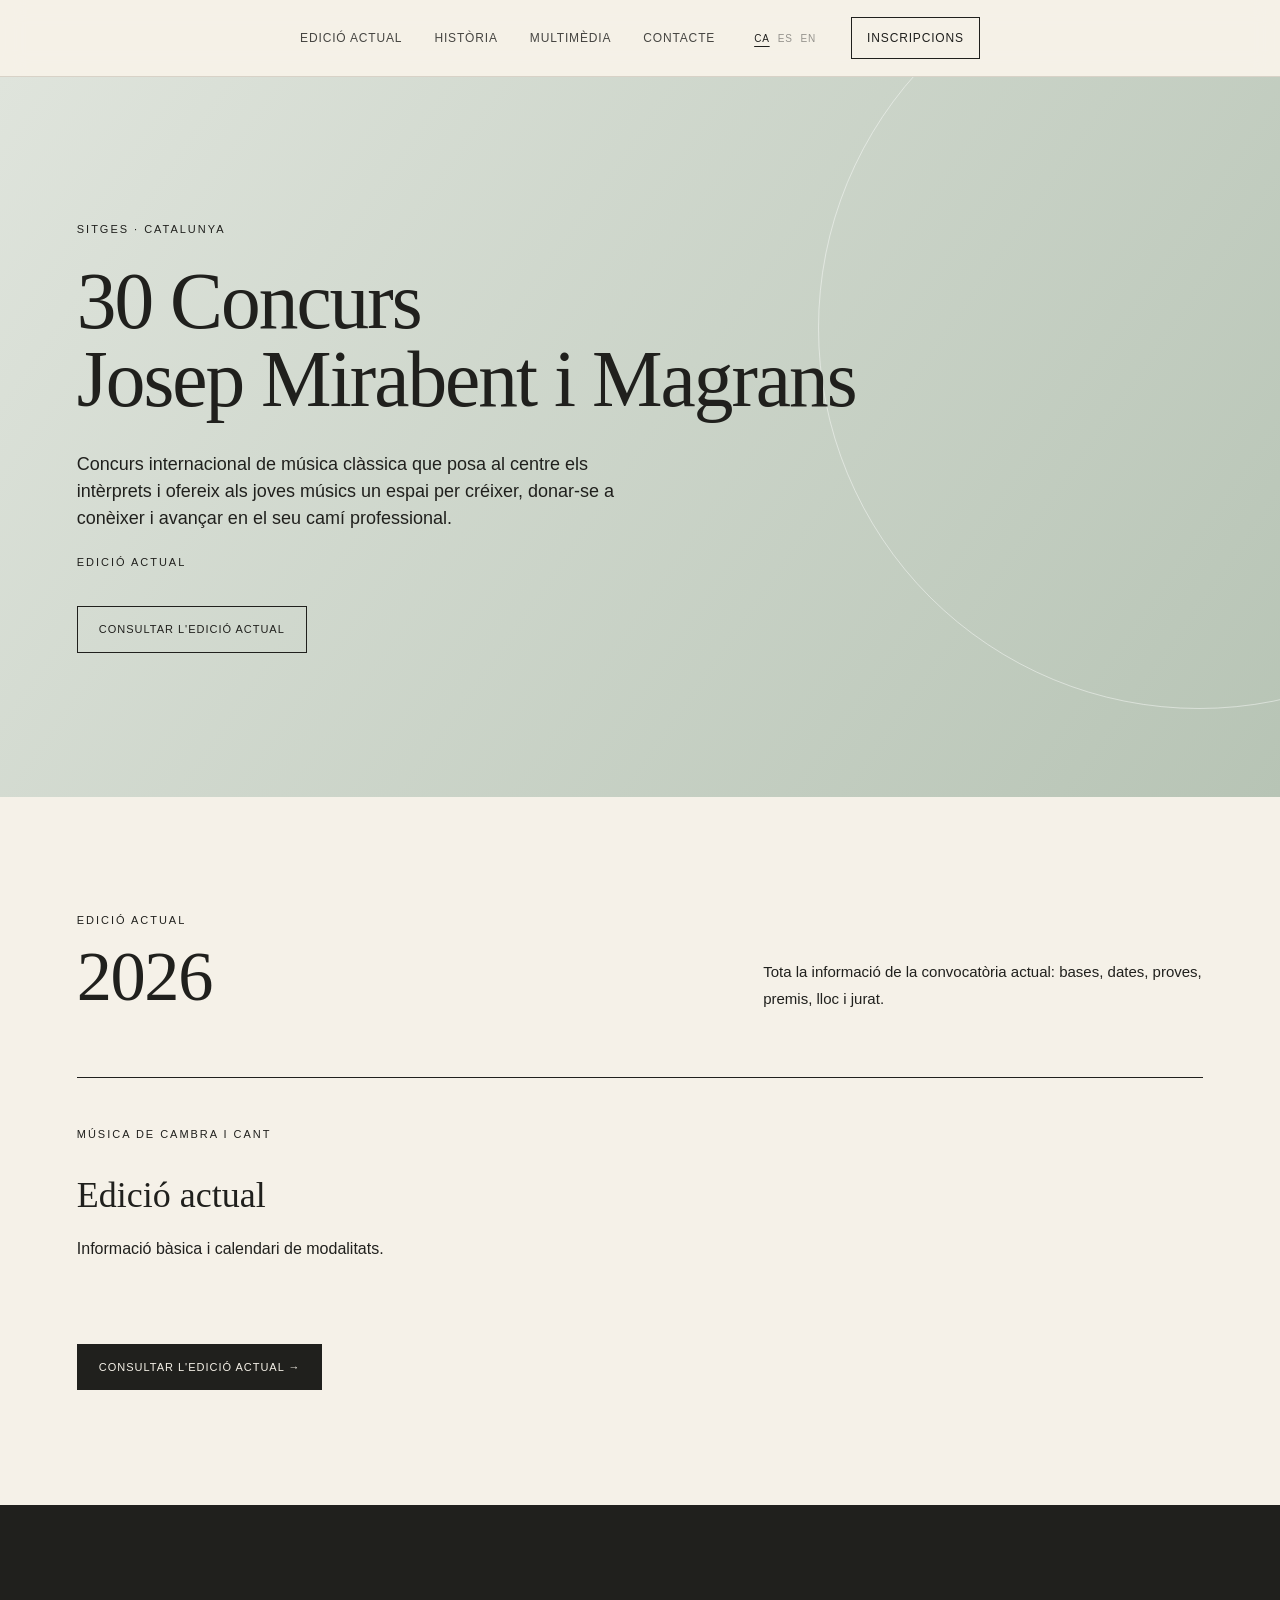
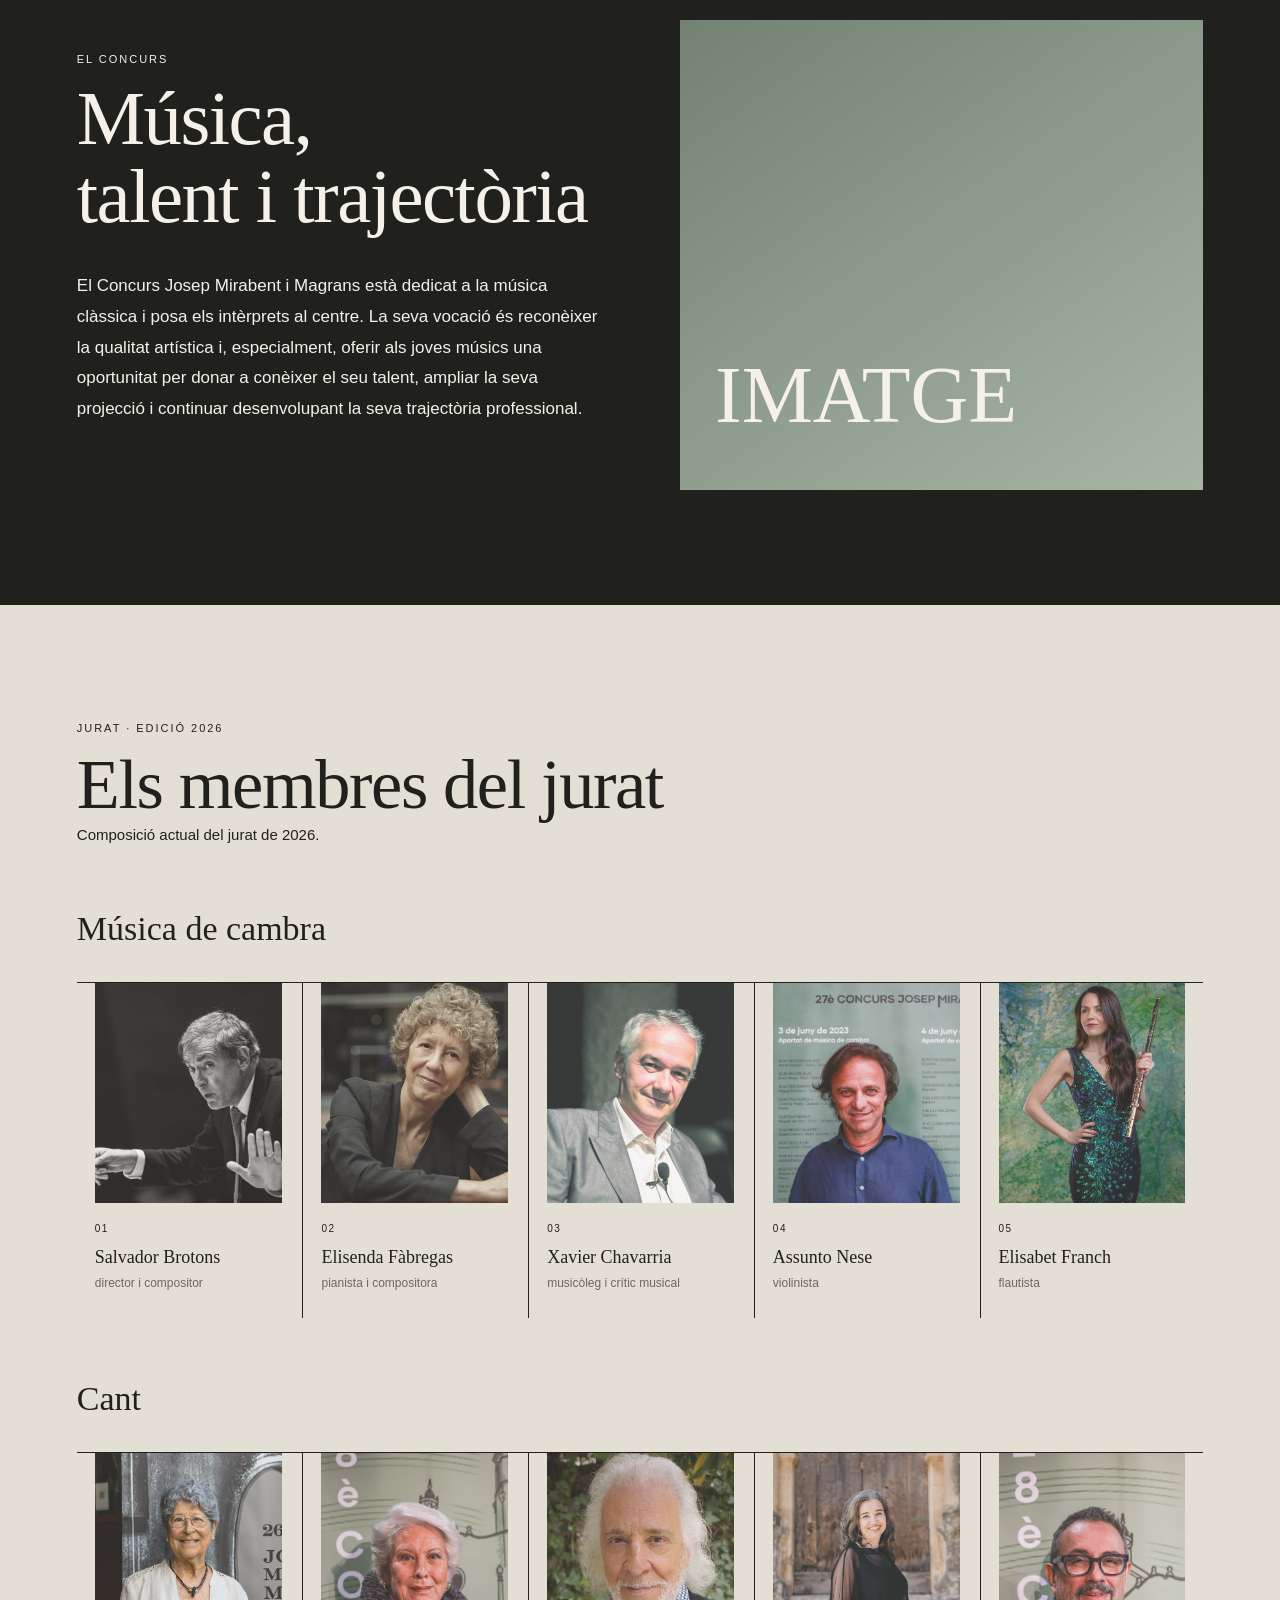
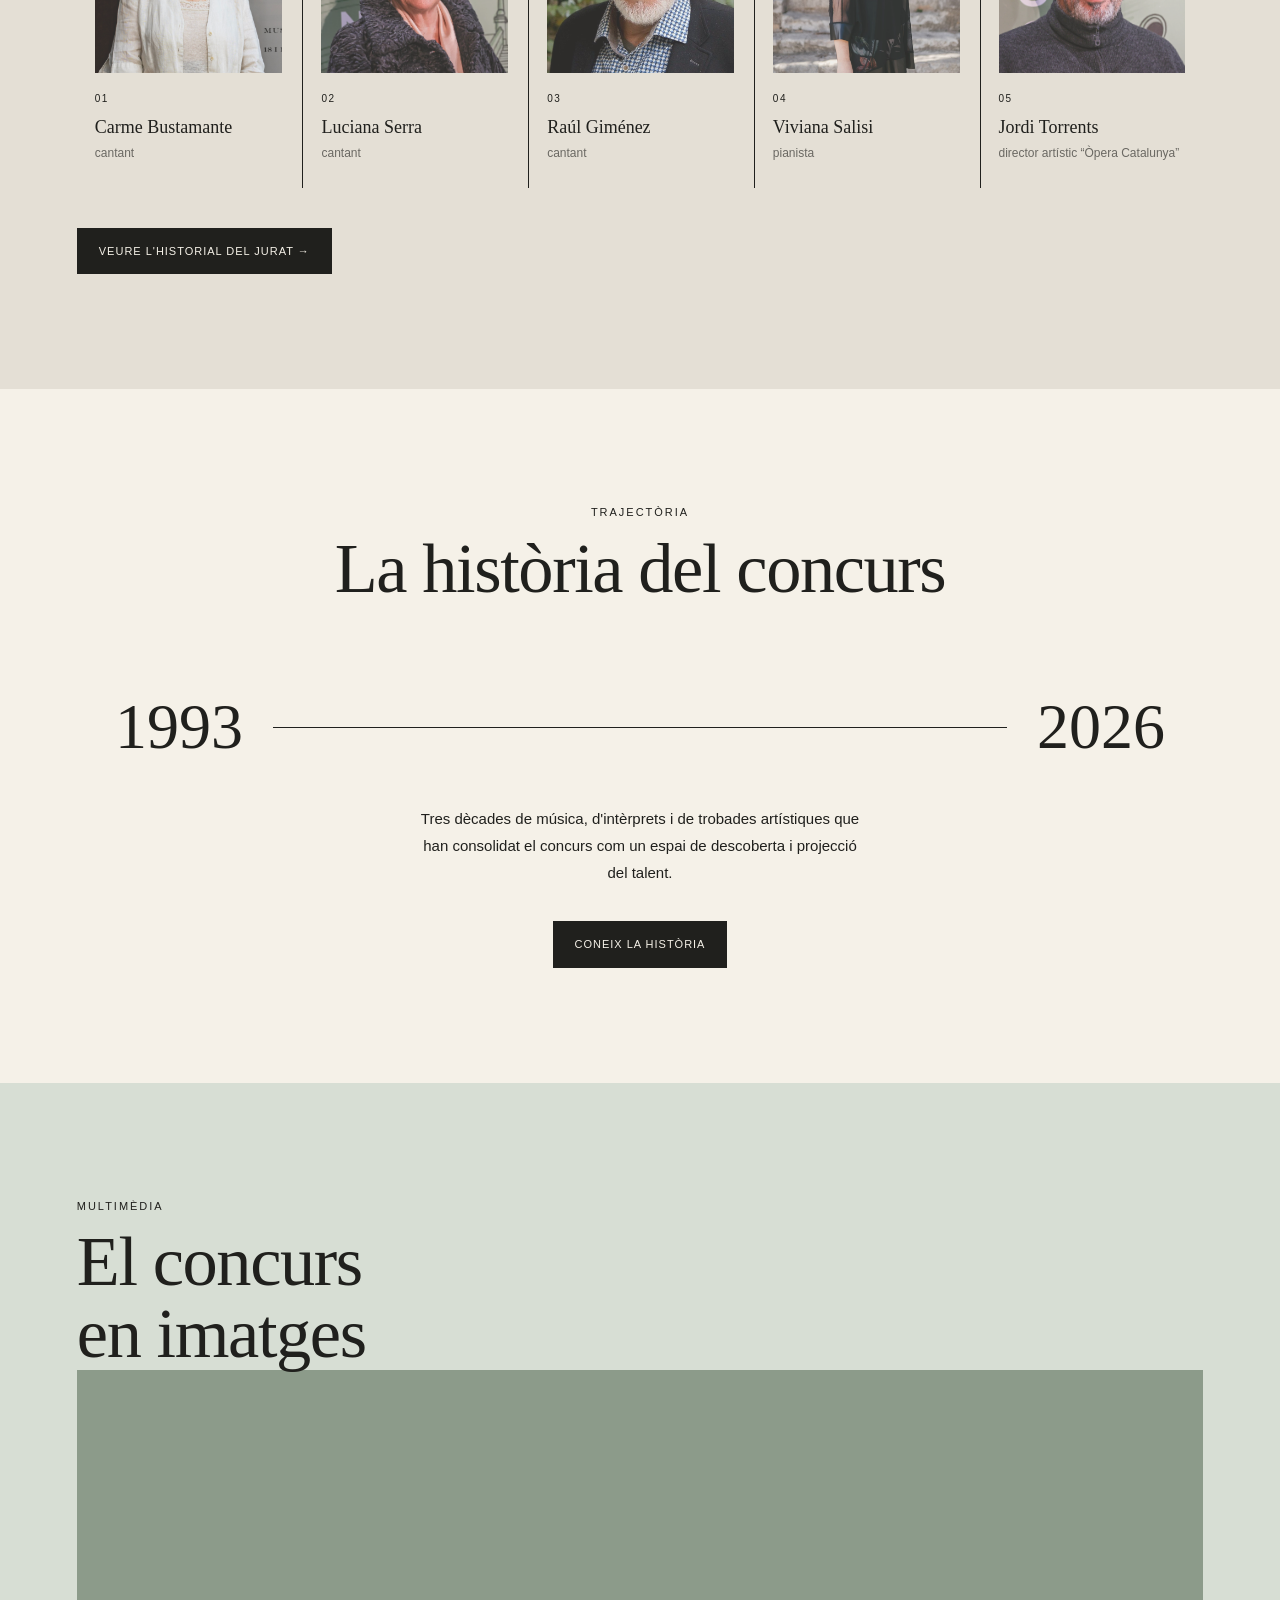
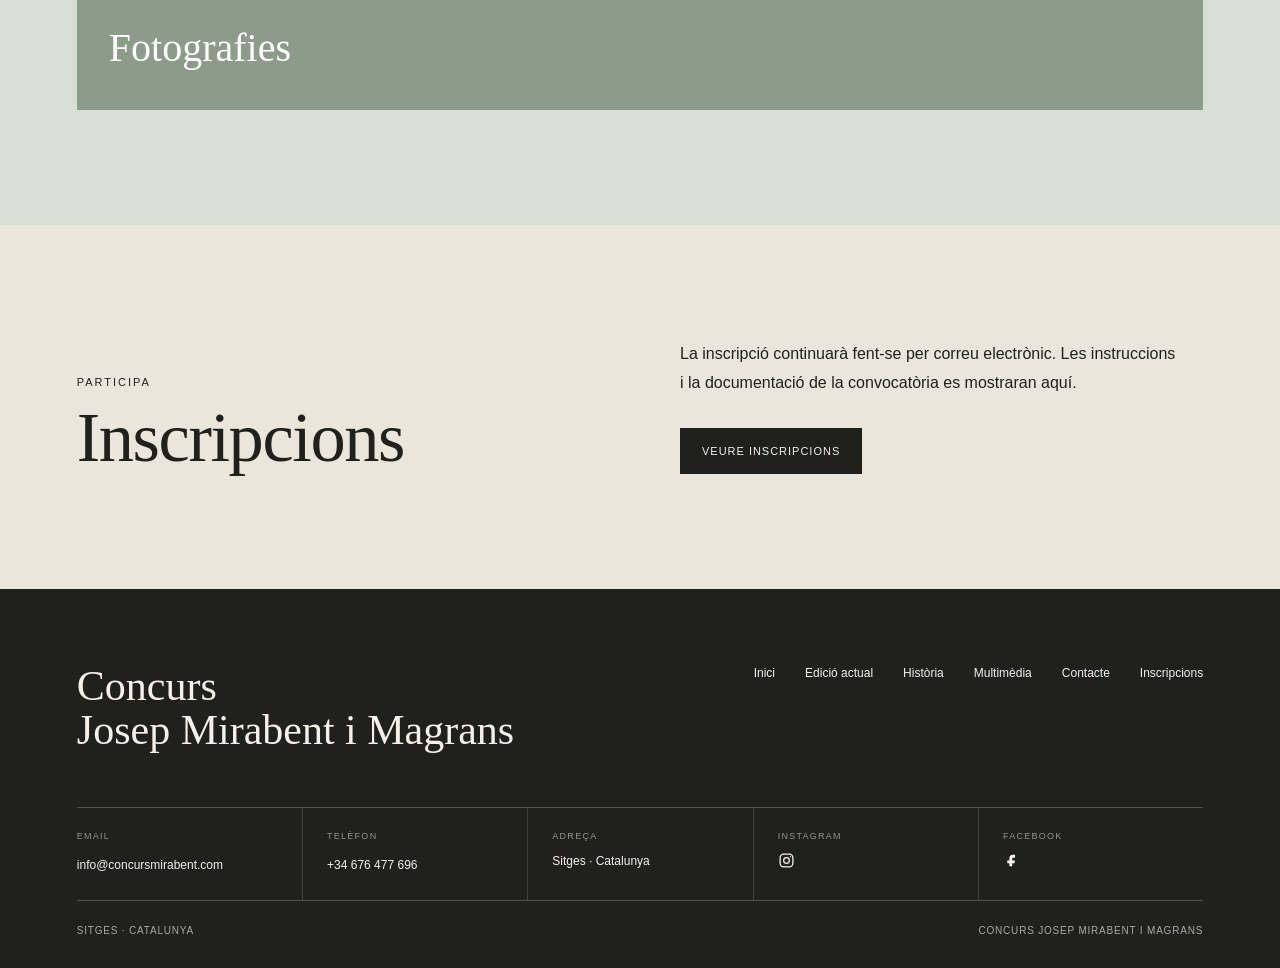
==== index.html @ 11d0de38 "Afegeix les fotos de Luciana Serra i Viviana Salisi als placeholders del jurat" ====
<!doctype html><html lang="ca"><head><meta charset="UTF-8"><meta name="viewport" content="width=device-width, initial-scale=1.0"><meta name="description" content="Concurs Josep Mirabent i Magrans — música de cambra i cant a Sitges."><title>Concurs Josep Mirabent i Magrans</title><link rel="preconnect" href="https://fonts.googleapis.com"><link rel="stylesheet" href="css/style.css"><style>.jury-home-note{max-width:560px;margin:0 0 55px;line-height:1.8;font-size:15px}.jury-home-group{margin-top:55px}.jury-home-group h3{font-family:'Playfair Display',Georgia,serif;font-size:34px;font-weight:400;margin-bottom:28px}.jury-home-grid{display:grid;grid-template-columns:repeat(5,1fr);gap:2px;border-top:1px solid #20201d}.jury-home-card{padding:0 18px 25px 0}.jury-home-card+.jury-home-card{border-left:1px solid #20201d;padding-left:18px}.jury-home-photo{width:100%;aspect-ratio:1/1;min-height:0;box-sizing:border-box;background:#d0d4cc;display:flex;align-items:center;justify-content:center;margin-bottom:18px;font-size:9px;letter-spacing:.14em;text-transform:uppercase;opacity:.8;overflow:hidden}.jury-home-photo img{width:100%;height:100%;object-fit:cover;display:block}.jury-home-photo img.carme-bustamante{object-position:5% center}.jury-home-photo img.assunto-nese{object-position:10% center}.jury-home-number{font-size:10px;letter-spacing:.15em;display:block;margin-bottom:8px}.jury-home-card strong{font-family:'Playfair Display',Georgia,serif;font-size:20px;font-weight:400}.jury-home-role{display:block;min-height:18px;margin-top:4px;font-size:12px;line-height:1.4;opacity:.62}.jury-home-link{margin-top:40px}@media(max-width:850px){.jury-home-grid{grid-template-columns:repeat(2,1fr)}.jury-home-card:nth-child(3){border-left:0;padding-left:0}.jury-home-card:nth-child(n+3){border-top:1px solid #20201d;padding-top:20px}}@media(max-width:480px){.jury-home-grid{grid-template-columns:1fr}.jury-home-card+.jury-home-card{border-left:0;padding-left:0;border-top:1px solid #20201d;padding-top:20px}}</style></head><body><header class="site-header" id="site-header"><nav class="nav container" aria-label="Navegació principal"><button class="menu-toggle" aria-label="Obrir menú" aria-expanded="false">☰</button><div class="nav-links"><a href="edicio.html">Edició actual</a><a href="historia.html">Història</a><a href="multimedia.html">Multimèdia</a><a href="contacte.html">Contacte</a><div class="language-switcher" aria-label="Idioma"><button type="button" data-lang="ca" class="active">CA</button><button type="button" data-lang="es">ES</button><button type="button" data-lang="en">EN</button></div><a class="nav-cta" href="inscripcions.html">Inscripcions</a></div></nav></header><main><section class="hero" id="concurs"><div class="container hero-inner"><p class="eyebrow">Sitges · Catalunya</p><h1>30 Concurs <br>Josep Mirabent i Magrans</h1><p class="hero-subtitle">Concurs internacional de música clàssica que posa al centre els intèrprets i ofereix als joves músics un espai per créixer, donar-se a conèixer i avançar en el seu camí professional.</p><p class="hero-edition">Edició actual</p><div class="hero-actions"><a class="button" href="edicio.html">Consultar l'edició actual</a></div></div></section><section class="section edition" id="edicio"><div class="container"><div class="section-heading"><div><p class="section-label">Edició actual</p><h2>2026</h2></div><p class="section-intro">Tota la informació de la convocatòria actual: bases, dates, proves, premis, lloc i jurat.</p></div><div class="edition-grid"><article class="edition-card"><p class="card-label">Música de cambra i Cant</p><h3>Edició actual</h3><p>Informació bàsica i calendari de modalitats.</p></article></div><a class="button button-dark section-button" href="edicio.html">Consultar l'edició actual →</a></div></section><section class="section about" id="concurs-info"><div class="container about-grid"><div><p class="section-label">El concurs</p><h2>Música,<br>talent i trajectòria</h2><p class="large-text">El Concurs Josep Mirabent i Magrans està dedicat a la música clàssica i posa els intèrprets al centre. La seva vocació és reconèixer la qualitat artística i, especialment, oferir als joves músics una oportunitat per donar a conèixer el seu talent, ampliar la seva projecció i continuar desenvolupant la seva trajectòria professional.</p></div><div class="about-mark image-slot" aria-label="Espai reservat per a una imatge del concurs"><span>IMATGE</span></div></div></section><section class="section jury" id="jurat"><div class="container"><p class="section-label">Jurat · Edició 2026</p><h2>Els membres del jurat</h2><p class="jury-home-note">Composició actual del jurat de 2026.</p><div class="jury-home-group"><h3>Música de cambra</h3><div class="jury-home-grid"><article class="jury-home-card"><div class="jury-home-photo"><img src="images/jurat/actual/cambra/Captura%20de%20pantalla%202026-09-12%20a%20les%2022.30.31.png" alt="Salvador Brotons"></div><span class="jury-home-number">01</span><strong>Salvador Brotons</strong><span class="jury-home-role">director i compositor</span></article><article class="jury-home-card"><div class="jury-home-photo"><img src="images/jurat/actual/cambra/elisenda_fabregas_4.jpeg" alt="Elisenda Fàbregas"></div><span class="jury-home-number">02</span><strong>Elisenda Fàbregas</strong><span class="jury-home-role">pianista i compositora</span></article><article class="jury-home-card"><div class="jury-home-photo"><img src="images/jurat/actual/cambra/xavier-chavarria_1%20(1)-min.jpeg" alt="Xavier Chavarria"></div><span class="jury-home-number">03</span><strong>Xavier Chavarria</strong><span class="jury-home-role">musicòleg i crític musical</span></article><article class="jury-home-card"><div class="jury-home-photo"><img class="assunto-nese" src="images/jurat/actual/cambra/assunto_nese_2-min.jpeg" alt="Assunto Nese"></div><span class="jury-home-number">04</span><strong>Assunto Nese</strong><span class="jury-home-role">violinista</span></article><article class="jury-home-card"><div class="jury-home-photo"><img src="images/jurat/actual/cambra/elisabet_franch2.jpg" alt="Elisabet Franch"></div><span class="jury-home-number">05</span><strong>Elisabet Franch</strong><span class="jury-home-role">flautista</span></article></div></div><div class="jury-home-group"><h3>Cant</h3><div class="jury-home-grid"><article class="jury-home-card"><div class="jury-home-photo"><img class="carme-bustamante" src="images/jurat/actual/cant/carme%20bustamante_1%20(1)-min.jpeg" alt="Carme Bustamante"></div><span class="jury-home-number">01</span><strong>Carme Bustamante</strong><span class="jury-home-role">cantant</span></article><article class="jury-home-card"><div class="jury-home-photo"><img src="images/jurat/actual/cant/Captura%20de%20pantalla%202026-09-12%20a%20les%2022.38.30.png" alt="Luciana Serra"></div><span class="jury-home-number">02</span><strong>Luciana Serra</strong><span class="jury-home-role">cantant</span></article><article class="jury-home-card"><div class="jury-home-photo"><img src="images/jurat/actual/cant/raul%20gimenez_1.jpg" alt="Raúl Giménez"></div><span class="jury-home-number">03</span><strong>Raúl Giménez</strong><span class="jury-home-role">cantant</span></article><article class="jury-home-card"><div class="jury-home-photo"><img src="images/jurat/actual/cant/foto_viviana.jpg" alt="Viviana Salisi"></div><span class="jury-home-number">04</span><strong>Viviana Salisi</strong><span class="jury-home-role">pianista</span></article><article class="jury-home-card"><div class="jury-home-photo"><img class="jordi-torrents" src="images/jurat/actual/cant/Captura%20de%20pantalla%202026-09-12%20a%20les%2022.22.48.png" alt="Jordi Torrents"></div><span class="jury-home-number">05</span><strong>Jordi Torrents</strong><span class="jury-home-role">director artístic “Òpera Catalunya”</span></article></div></div><a class="button button-dark section-button jury-home-link" href="historia/historial-jurat.html">Veure l'historial del jurat →</a></div></section><section class="section history" id="historia"><div class="container history-inner"><p class="section-label">Trajectòria</p><h2>La història del concurs</h2><div class="timeline"><span>1993</span><i></i><span>2026</span></div><p class="section-intro centered">Tres dècades de música, d'intèrprets i de trobades artístiques que han consolidat el concurs com un espai de descoberta i projecció del talent.</p><a class="button button-dark section-button" href="historia.html">Coneix la història</a></div></section><section class="section media" id="multimedia"><div class="container"><p class="section-label">Multimèdia</p><h2>El concurs<br>en imatges</h2><a href="multimedia.html#fotografies" class="media-card image-slot"><span>Fotografies</span></a></div></section><section class="section registration" id="inscripcions"><div class="container registration-inner"><div><p class="section-label">Participa</p><h2>Inscripcions</h2></div><div><p>La inscripció continuarà fent-se per correu electrònic. Les instruccions i la documentació de la convocatòria es mostraran aquí.</p><a class="button button-dark" href="inscripcions.html">Veure inscripcions</a></div></div></section></main><footer class="footer" id="contacte"><div class="container footer-top"><div><h2>Concurs<br>Josep Mirabent i Magrans</h2></div><div class="footer-links"><a href="index.html">Inici</a><a href="edicio.html">Edició actual</a><a href="historia.html">Història</a><a href="multimedia.html">Multimèdia</a><a href="contacte.html">Contacte</a><a href="inscripcions.html">Inscripcions</a></div></div><div class="container footer-contact"><div><span>Email</span><a href="mailto:info@concursmirabent.com">info@concursmirabent.com</a></div><div><span>Telèfon</span><a href="tel:+34676477696">+34 676 477 696</a></div><div><span>Adreça</span><p>Sitges · Catalunya</p></div><div class="footer-social"><span>Instagram</span><a href="https://www.instagram.com/concurs_mirabent_magrans/" target="_blank" rel="noopener noreferrer" aria-label="Instagram"><svg viewBox="0 0 24 24" aria-hidden="true"><rect x="3" y="3" width="18" height="18" rx="5" fill="none" stroke="currentColor" stroke-width="1.8"/><circle cx="12" cy="12" r="4" fill="none" stroke="currentColor" stroke-width="1.8"/><circle cx="17.5" cy="6.5" r="1" fill="currentColor"/></svg></a></div><div class="footer-social"><span>Facebook</span><a href="https://www.facebook.com/concursjmm/" target="_blank" rel="noopener noreferrer" aria-label="Facebook"><svg viewBox="0 0 24 24" aria-hidden="true"><path d="M14 8h3V4h-3c-3.3 0-5 1.9-5 5v3H6v3h4v4h4v-4h3.2l.8-4H13V9c0-.7.3-1 1-1Z" fill="currentColor"/></svg></a></div></div><div class="container footer-bottom"><span>Sitges · Catalunya</span><span>Concurs Josep Mirabent i Magrans</span></div></footer><script src="js/script.js"></script></body></html>
---- css/style.css ----
*{box-sizing:border-box;margin:0;padding:0}html{scroll-behavior:smooth}body{font-family:'DM Sans',Arial,sans-serif;background:#f5f1e8;color:#20201d;line-height:1.5}a{text-decoration:none;color:inherit}.container{width:min(1180px,88vw);margin:auto}.site-header{position:sticky;top:0;z-index:100;background:rgba(245,241,232,.96);backdrop-filter:blur(12px);border-bottom:1px solid #d8d2c7;transition:box-shadow .25s ease}.site-header.scrolled{box-shadow:0 5px 24px rgba(30,30,25,.08)}.nav{min-height:76px;display:flex;align-items:center;justify-content:center}.site-wordmark{position:absolute;left:6vw;font-family:'Playfair Display',Georgia,serif;font-size:22px;letter-spacing:.04em}.nav-links{display:flex;align-items:center;gap:clamp(16px,2.5vw,34px);font-size:12px;letter-spacing:.07em;text-transform:uppercase}.nav-links a{white-space:nowrap}.nav-links a:not(.nav-cta){opacity:.82}.nav-links a:hover{opacity:1}.nav-cta{border:1px solid #20201d;padding:11px 15px}.menu-toggle{display:none;background:none;border:0;font-size:24px}.hero{min-height:720px;display:flex;align-items:center;background:linear-gradient(125deg,#dfe4dc,#b7c4b5);overflow:hidden;position:relative}.hero:after{content:'';position:absolute;width:760px;height:760px;border:1px solid rgba(255,255,255,.45);border-radius:50%;right:-300px;top:-130px}.hero-inner{position:relative;z-index:1;padding:100px 0}.eyebrow,.section-label,.card-label{font-size:11px;letter-spacing:.18em;text-transform:uppercase}.eyebrow{margin-bottom:25px}.hero h1{font-family:'Playfair Display',Georgia,serif;font-weight:400;font-size:clamp(48px,6.2vw,88px);line-height:.98;letter-spacing:-.025em;max-width:1100px}.hero-subtitle{font-size:18px;margin-top:32px;max-width:550px}.hero-edition{margin-top:22px;text-transform:uppercase;letter-spacing:.18em;font-size:11px}.hero-actions{display:flex;gap:12px;flex-wrap:wrap;margin-top:36px}.button{display:inline-block;border:1px solid #20201d;padding:14px 21px;font-size:11px;letter-spacing:.09em;text-transform:uppercase;transition:.2s}.button:hover{background:#20201d;color:#f5f1e8}.button-dark{background:#20201d;color:#f5f1e8}.section-button{margin-top:35px}.section{padding:115px 0}.section-heading{display:flex;justify-content:space-between;align-items:end;gap:50px;margin-bottom:65px}.section h2{font-family:'Playfair Display',Georgia,serif;font-weight:400;font-size:clamp(45px,5.5vw,76px);line-height:1.02;letter-spacing:-.02em;margin-top:12px}.section-intro{max-width:440px;font-size:15px;line-height:1.8}.edition{background:#f5f1e8}.edition-grid{display:grid;grid-template-columns:1fr 1fr;border-top:1px solid #20201d}.edition-card{padding:48px 0;min-height:220px}.edition-card+ .edition-card{border-left:1px solid #20201d;padding-left:55px}.edition-card h3{font-family:'Playfair Display',Georgia,serif;font-size:36px;font-weight:400;margin:25px 0 15px}.about{background:#20201d;color:#f5f1e8}.about-grid{display:grid;grid-template-columns:1fr 1fr;gap:80px;align-items:center}.about h2{font-size:clamp(48px,6vw,82px)}.large-text{max-width:570px;font-size:17px;line-height:1.8;margin:35px 0}.text-link{display:inline-block;border-bottom:1px solid currentColor;padding-bottom:5px;font-size:12px;letter-spacing:.1em;text-transform:uppercase}.about-mark{height:470px;background:linear-gradient(145deg,#738273,#a8b5a5);display:flex;align-items:end;padding:35px}.about-mark span{font-family:'Playfair Display',Georgia,serif;font-size:80px}.jury{background:#e4dfd5}.jury-group{margin-top:65px}.jury-group+.jury-group{margin-top:85px}.jury-group h3{font-family:'Playfair Display',Georgia,serif;font-size:35px;font-weight:400;margin-bottom:25px}.jury-grid{display:grid;grid-template-columns:repeat(5,1fr);border-top:1px solid #20201d}.jury-grid article{padding:28px 20px 35px 0;min-height:130px}.jury-grid article+article{border-left:1px solid #20201d;padding-left:20px}.jury-grid span{display:block;font-size:10px;letter-spacing:.15em;margin-bottom:40px}.jury-grid strong{font-family:'Playfair Display',Georgia,serif;font-size:21px;font-weight:400}.history{text-align:center;background:#f5f1e8}.history-inner{max-width:1050px}.timeline{display:flex;align-items:center;gap:30px;margin:75px 0 30px;font-family:'Playfair Display',Georgia,serif;font-size:clamp(34px,5vw,68px)}.timeline i{height:1px;background:#20201d;flex:1}.centered{margin:0 auto}.media{background:#d7ded4}.media-grid{display:grid;grid-template-columns:1fr 1fr;gap:2px;margin-top:60px}.media-card{min-height:340px;background:#8c9b8a;padding:32px;display:flex;align-items:end;color:#fff;transition:filter .2s}.media-card+ .media-card{background:#69776a}.media-card:hover{filter:brightness(.9)}.media-card span{font-family:'Playfair Display',Georgia,serif;font-size:40px}.registration{background:#ebe6dc}.registration-inner{display:grid;grid-template-columns:1fr 1fr;gap:80px;align-items:end}.registration-inner p:not(.section-label){max-width:500px;line-height:1.8;margin-bottom:30px}.footer{background:#20201d;color:#f5f1e8;padding:75px 0 30px}.footer-top{display:flex;justify-content:space-between;gap:50px;padding-bottom:55px}.footer h2{font-family:'Playfair Display',Georgia,serif;font-weight:400;font-size:42px;line-height:1.05}.footer-links{display:flex;gap:30px;flex-wrap:wrap;align-content:flex-start;font-size:12px}.footer-contact{display:grid;grid-template-columns:repeat(5,minmax(0,1fr));border-top:1px solid rgba(245,241,232,.25);border-bottom:1px solid rgba(245,241,232,.25)}.footer-contact>div{padding:22px 24px 24px 0;min-width:0}.footer-contact>div+div{border-left:1px solid rgba(245,241,232,.16);padding-left:24px}.footer-contact span{display:block;font-size:9px;letter-spacing:.14em;text-transform:uppercase;opacity:.55;margin-bottom:8px}.footer-contact a,.footer-contact p{font-size:12px;line-height:1.5;word-break:break-word}.footer-contact a:hover{text-decoration:underline}.footer-bottom{border-top:0;padding-top:22px;display:flex;justify-content:space-between;font-size:10px;letter-spacing:.08em;text-transform:uppercase;opacity:.65}.edition-hero{padding:115px 0 100px;background:linear-gradient(125deg,#dfe4dc,#b7c4b5)}.edition-hero h1{font-family:'Playfair Display',Georgia,serif;font-size:clamp(58px,8vw,110px);font-weight:400;line-height:.95;margin:18px 0 25px}.edition-hero p:last-child{font-size:18px;max-width:500px}.current-info{background:#f5f1e8}.info-menu{border-top:1px solid #20201d}.info-item{display:grid;grid-template-columns:70px 1fr 30px;gap:20px;align-items:center;padding:30px 0;border-bottom:1px solid #20201d;transition:padding .2s,background .2s}.info-item:hover{padding-left:18px;padding-right:18px;background:#e9e4da}.info-item>span{font-size:10px;letter-spacing:.15em}.info-item h3{font-family:'Playfair Display',Georgia,serif;font-size:30px;font-weight:400;margin-bottom:5px}.info-item p{font-size:14px;max-width:650px;opacity:.75}.info-item b{font-size:22px;font-weight:400}.detail-section{background:#20201d;color:#f5f1e8}.detail-section.light{background:#e4dfd5;color:#20201d}.detail-grid{display:grid;grid-template-columns:1fr 1fr;gap:80px}.detail-grid h2{font-family:'Playfair Display',Georgia,serif;font-size:clamp(46px,5vw,72px);font-weight:400;line-height:1}.detail-grid>div:last-child{padding-top:35px;max-width:560px}.detail-grid p{line-height:1.8}.detail-grid .button{margin-top:30px}.disabled{opacity:.55;pointer-events:none}.facts{border-top:1px solid currentColor}.facts p{display:flex;justify-content:space-between;gap:30px;padding:17px 0;border-bottom:1px solid currentColor}.facts span{opacity:.7}.page-jury{margin-top:45px}.page-jury+.page-jury{margin-top:55px}.muted{margin-top:25px;opacity:.65}.page-hero{padding:105px 0 90px;background:linear-gradient(125deg,#dfe4dc,#b7c4b5)}.page-hero h1{font-family:'Playfair Display',Georgia,serif;font-weight:400;font-size:clamp(55px,8vw,100px);line-height:.95;margin:15px 0 25px}.page-hero p:last-child{font-size:17px;max-width:650px}.form-section{background:#f5f1e8}.form-layout{display:grid;grid-template-columns:.8fr 1.2fr;gap:100px;align-items:start}.form-note{max-width:470px;margin-top:30px;line-height:1.8}.registration-form{border-top:1px solid #20201d;padding-top:30px;display:flex;flex-direction:column;gap:22px}.registration-form label{display:flex;flex-direction:column;gap:8px;font-size:11px;letter-spacing:.09em;text-transform:uppercase}.registration-form input:not([type=checkbox]){font:inherit;font-size:15px;letter-spacing:normal;text-transform:none;background:transparent;border:0;border-bottom:1px solid #8e897f;padding:10px 2px;outline:none;border-radius:0}.registration-form input:focus{border-bottom-color:#20201d}.form-row{display:grid;grid-template-columns:1fr 1fr;gap:25px}.registration-form .consent{flex-direction:row;align-items:flex-start;text-transform:none;letter-spacing:normal;font-size:12px;line-height:1.5}.registration-form .consent input{margin-top:3px;accent-color:#20201d}.form-disclaimer{font-size:10px;line-height:1.6;opacity:.65;max-width:600px}.registration-form .button{align-self:flex-start;cursor:pointer}.footer-social svg,.contact-detail svg{width:17px;height:17px;display:block;flex:0 0 17px}.footer-social a,.contact-detail a[aria-label="Instagram"],.contact-detail a[aria-label="Facebook"]{display:inline-flex;align-items:center;width:max-content;height:17px;line-height:0}.contact-page .contact-grid{display:grid;grid-template-columns:1fr 1fr;gap:80px;align-items:start}.contact-details{display:grid;grid-template-columns:repeat(3,1fr);border-top:1px solid #20201d;border-left:1px solid #20201d}.contact-detail{padding:22px 24px;border-right:1px solid #20201d;border-bottom:1px solid #20201d;min-height:110px}.contact-detail span{display:block;font-size:9px;letter-spacing:.14em;text-transform:uppercase;opacity:.55;margin-bottom:10px}.contact-detail>a,.contact-detail>p{font-size:13px;line-height:1.55;word-break:break-word}.contact-detail:nth-child(4),.contact-detail:nth-child(5){min-height:120px}.contact-detail:nth-child(4) a,.contact-detail:nth-child(5) a{height:28px!important;margin-top:4px}.contact-detail:nth-child(4) svg,.contact-detail:nth-child(5) svg{width:28px;height:28px;flex:0 0 28px}.contact-detail:nth-child(4) a:hover,.contact-detail:nth-child(5) a:hover{text-decoration:none;opacity:.72}@media(max-width:850px){.container{width:88vw}.nav{justify-content:flex-end;min-height:65px}.site-wordmark{left:6vw}.nav-links{display:none;position:absolute;top:65px;left:0;right:0;background:#f5f1e8;border-bottom:1px solid #d8d2c7;padding:25px 6vw;flex-direction:column;align-items:stretch;gap:20px}.nav-links.open{display:flex}.menu-toggle{display:block}.hero{min-height:650px}.hero-inner{padding:80px 0}.hero h1{font-size:clamp(45px,12vw,68px)}.section{padding:85px 0}.section-heading{display:block}.section-intro{margin-top:30px}.edition-grid,.about-grid,.media-grid,.registration-inner,.detail-grid,.form-layout{grid-template-columns:1fr}.edition-card+ .edition-card{border-left:0;border-top:1px solid #20201d;padding-left:0}.about-grid{gap:50px}.about-mark{height:350px}.jury-grid{grid-template-columns:1fr 1fr}.jury-grid article+article{border-left:0}.jury-grid article:nth-child(even){border-left:1px solid #20201d;padding-left:20px}.jury-grid article:nth-child(n+3){border-top:1px solid #20201d}.media-card{min-height:260px}.footer-top{display:block}.footer-links{margin-top:40px}.footer-bottom{display:block}.footer-bottom span+span{display:block;margin-top:8px}.footer-contact{grid-template-columns:repeat(2,1fr)}.footer-contact>div+div{border-left:0;padding-left:0}.footer-contact>div:nth-child(even){border-left:1px solid rgba(245,241,232,.16);padding-left:20px}.edition-hero{padding:85px 0}.info-item{grid-template-columns:45px 1fr 20px}.info-item h3{font-size:25px}.detail-grid>div:last-child{padding-top:0}.page-jury{grid-template-columns:1fr 1fr}.form-layout{gap:55px}.form-row{grid-template-columns:1fr}.contact-page .contact-grid{grid-template-columns:1fr;gap:55px}.contact-details{grid-template-columns:repeat(2,1fr)}}@media(max-width:480px){.footer-contact{grid-template-columns:1fr}.footer-contact>div:nth-child(even){border-left:0;padding-left:0;border-top:1px solid rgba(245,241,232,.16)}.media-card{min-height:270px}.media-card span{font-size:38px}.detail-section{padding:85px 0}.hero h1{font-size:44px}.jury-grid,.page-jury{grid-template-columns:1fr}.jury-grid article:nth-child(even){border-left:0;padding-left:0}.jury-grid article{border-top:1px solid #20201d!important}.timeline{gap:12px;font-size:28px}.footer h2{font-size:34px}.info-item{grid-template-columns:35px 1fr 15px}.info-item h3{font-size:23px}.info-item p{font-size:13px}.page-hero{padding:80px 0 70px}.contact-details{grid-template-columns:1fr}.contact-detail:nth-child(4),.contact-detail:nth-child(5){min-height:105px}}

/* Registration page: quiet accordions and aligned document downloads */
.info-item{transition:none}.info-item:hover{padding-left:0;padding-right:0;background:transparent}.info-item>summary{list-style:none;display:grid;grid-template-columns:70px 1fr 30px;gap:20px;align-items:center;cursor:pointer}.info-item>summary::-webkit-details-marker{display:none}.info-item>summary>span{font-size:10px;letter-spacing:.15em}.info-item>summary b{font-size:22px;font-weight:400}.info-item[open]>summary b{transform:none}.info-item[open]>summary p{display:none}.registration-documents{border-top:1px solid currentColor}.document-item{border-bottom:1px solid currentColor}.document-item summary{list-style:none;display:grid;grid-template-columns:50px 1fr 25px;gap:18px;align-items:center;padding:17px 0;cursor:pointer}.document-item summary::-webkit-details-marker{display:none}.document-item summary span{font-size:10px;letter-spacing:.15em;opacity:.7}.document-item summary strong{font-size:14px;font-weight:500;line-height:1.6}.document-item summary b{font-size:22px;font-weight:400;text-align:right}.document-downloads{padding:4px 0 22px 68px}.document-downloads p{font-size:13px;opacity:.72;margin-bottom:14px}.language-links{display:grid;grid-template-columns:repeat(2,minmax(0,1fr));border-top:1px solid rgba(32,32,29,.35)}.language-links a{display:flex;justify-content:space-between;align-items:center;padding:12px 0;border-bottom:1px solid rgba(32,32,29,.35);font-size:12px}.language-links a:nth-child(odd){margin-right:24px}.language-links a span{font-size:9px;letter-spacing:.12em;text-transform:uppercase;opacity:.55}.language-links a:hover{text-decoration:underline}@media(max-width:850px){.info-item>summary{grid-template-columns:45px 1fr 20px}.document-downloads{padding-left:63px}.language-links{grid-template-columns:1fr}.language-links a:nth-child(odd){margin-right:0}}@media(max-width:480px){.info-item>summary{grid-template-columns:35px 1fr 15px}.info-item>summary h3{font-size:23px}.info-item>summary p{font-size:13px}.document-item summary{grid-template-columns:35px 1fr 18px;gap:12px}.document-downloads{padding-left:47px}.document-item summary strong{font-size:13px}}
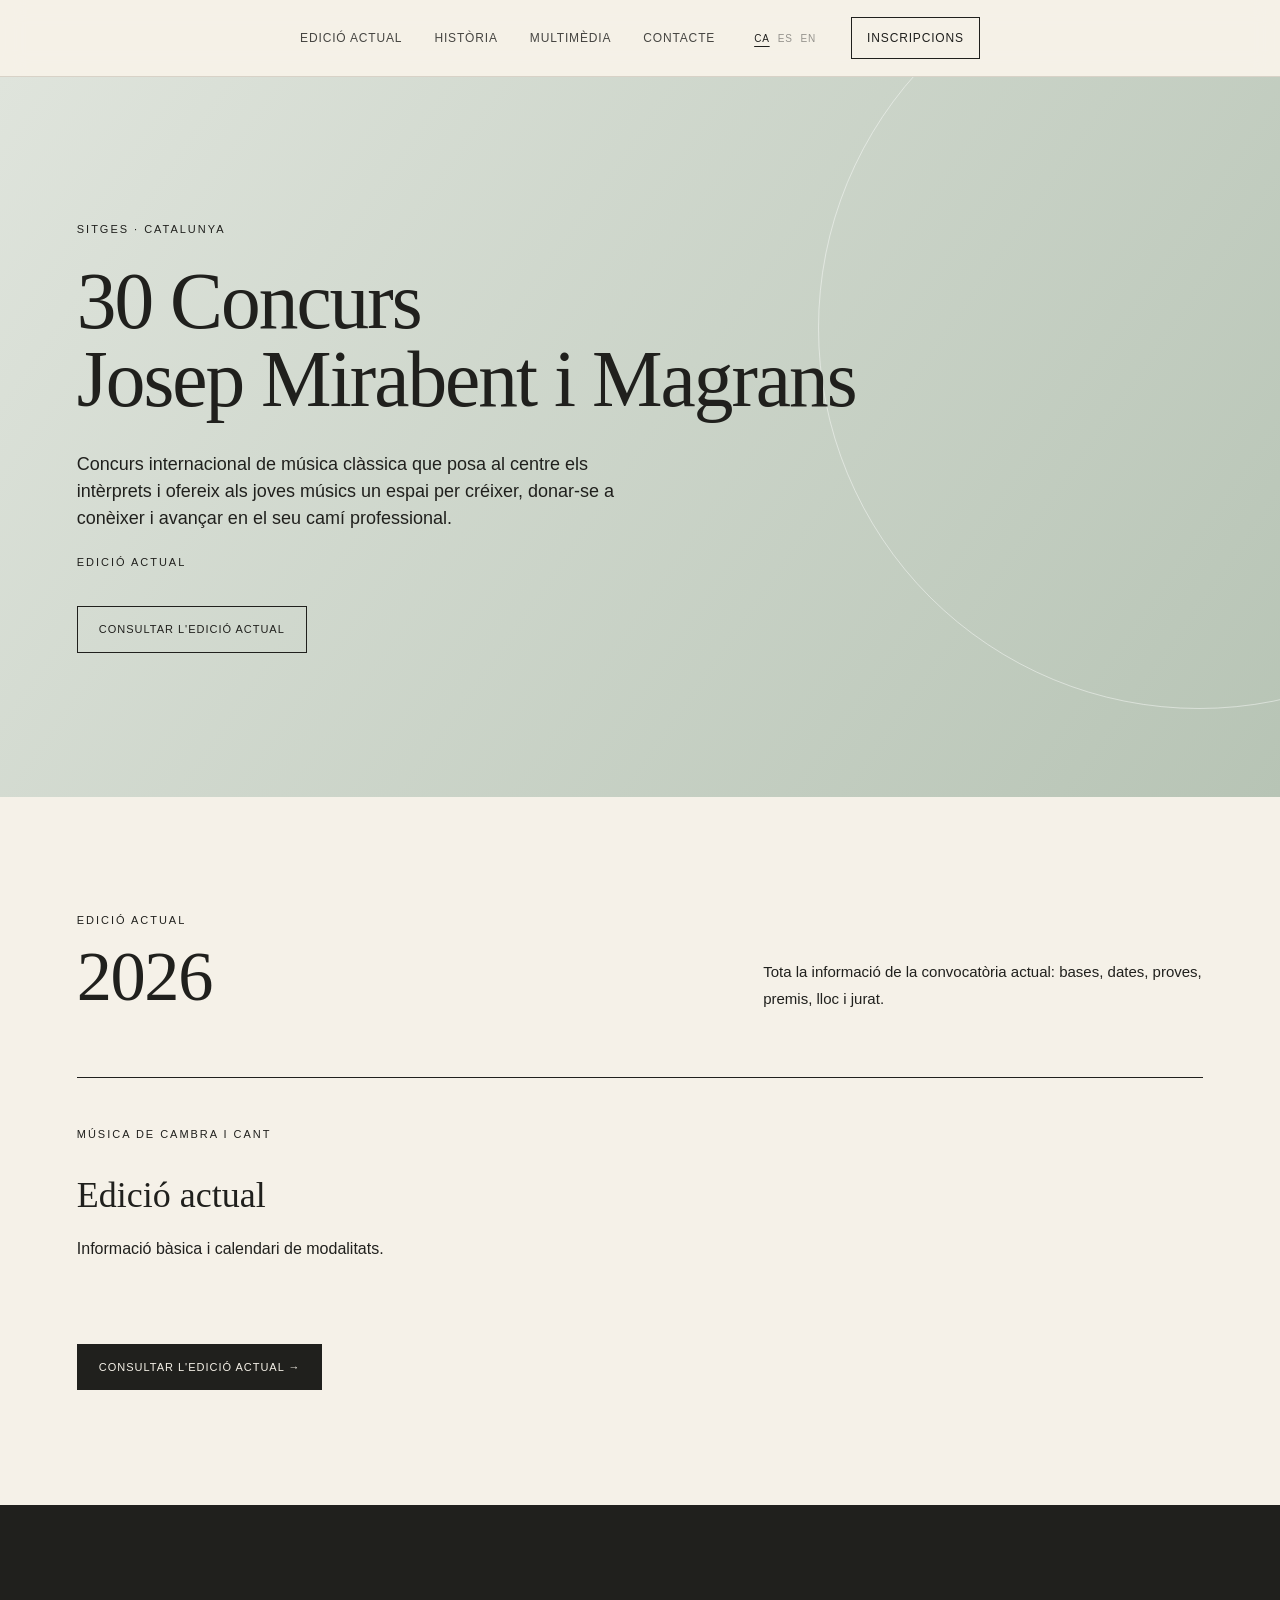
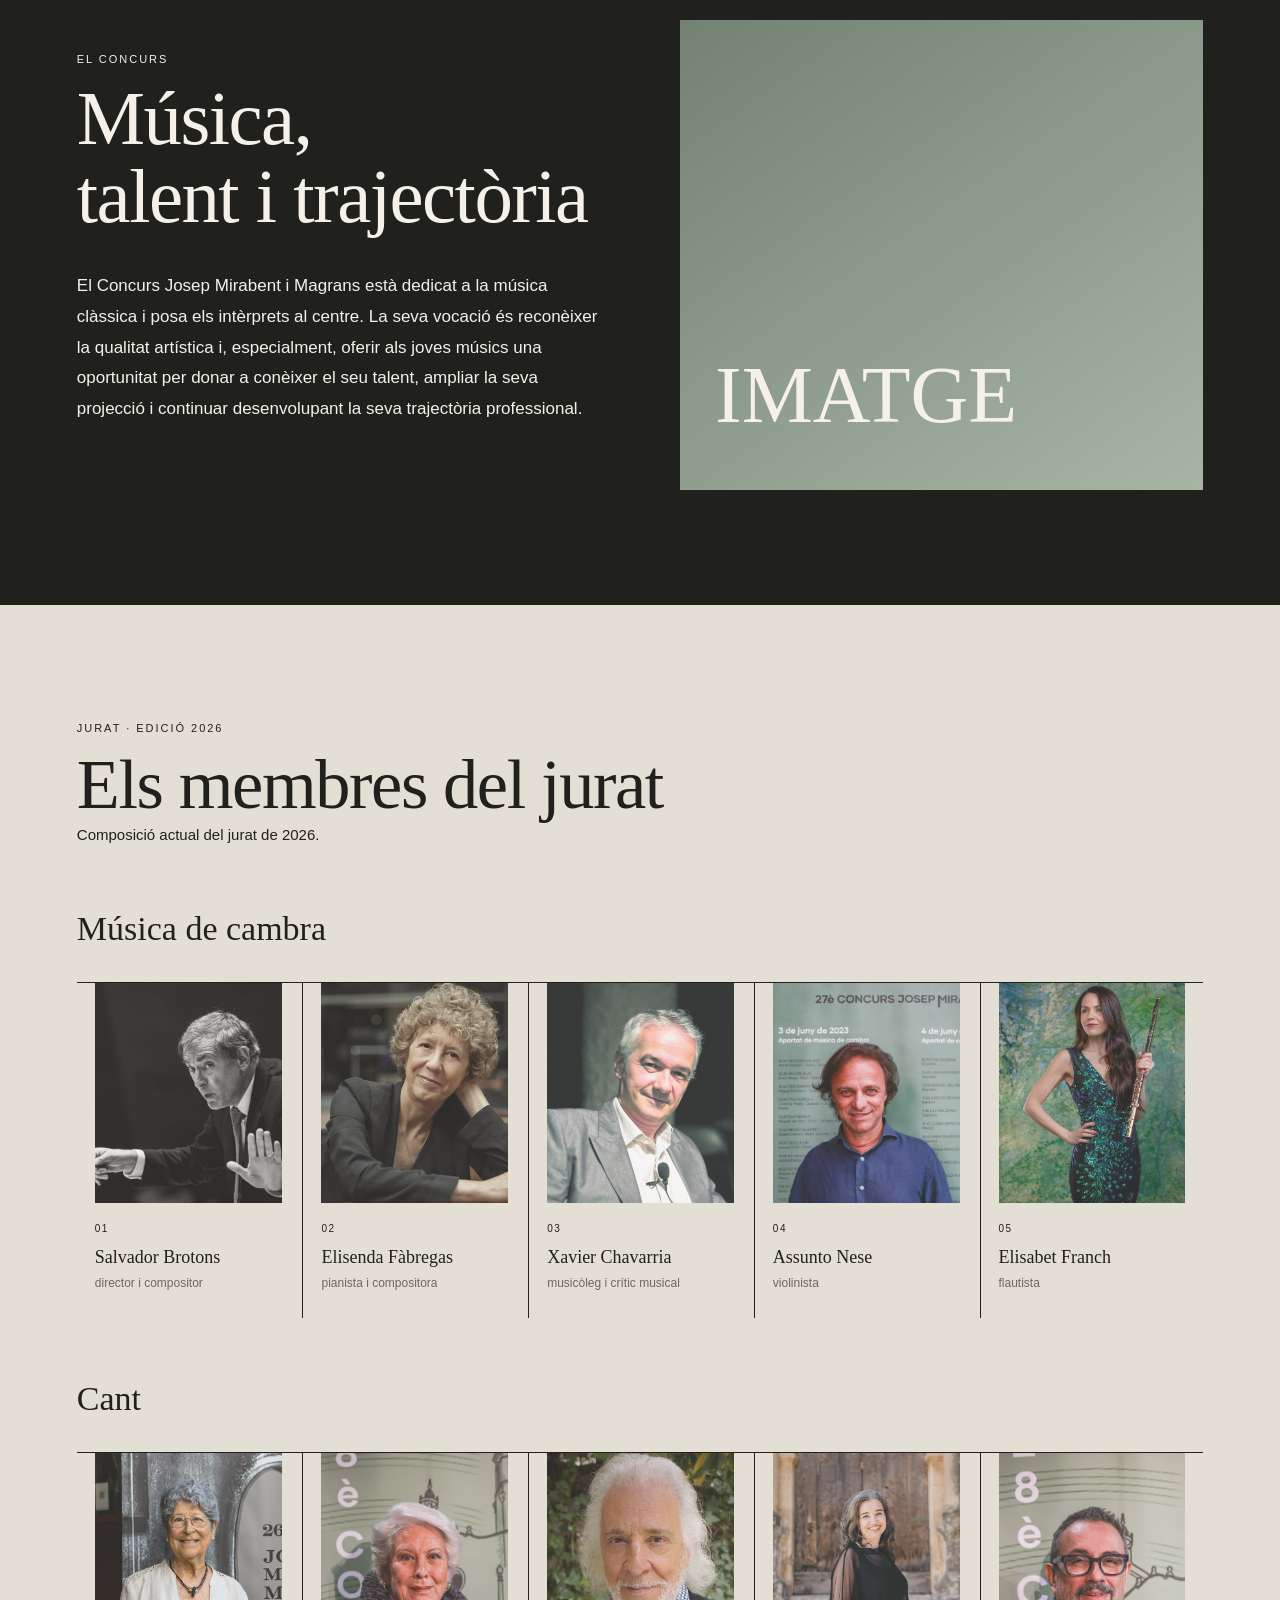
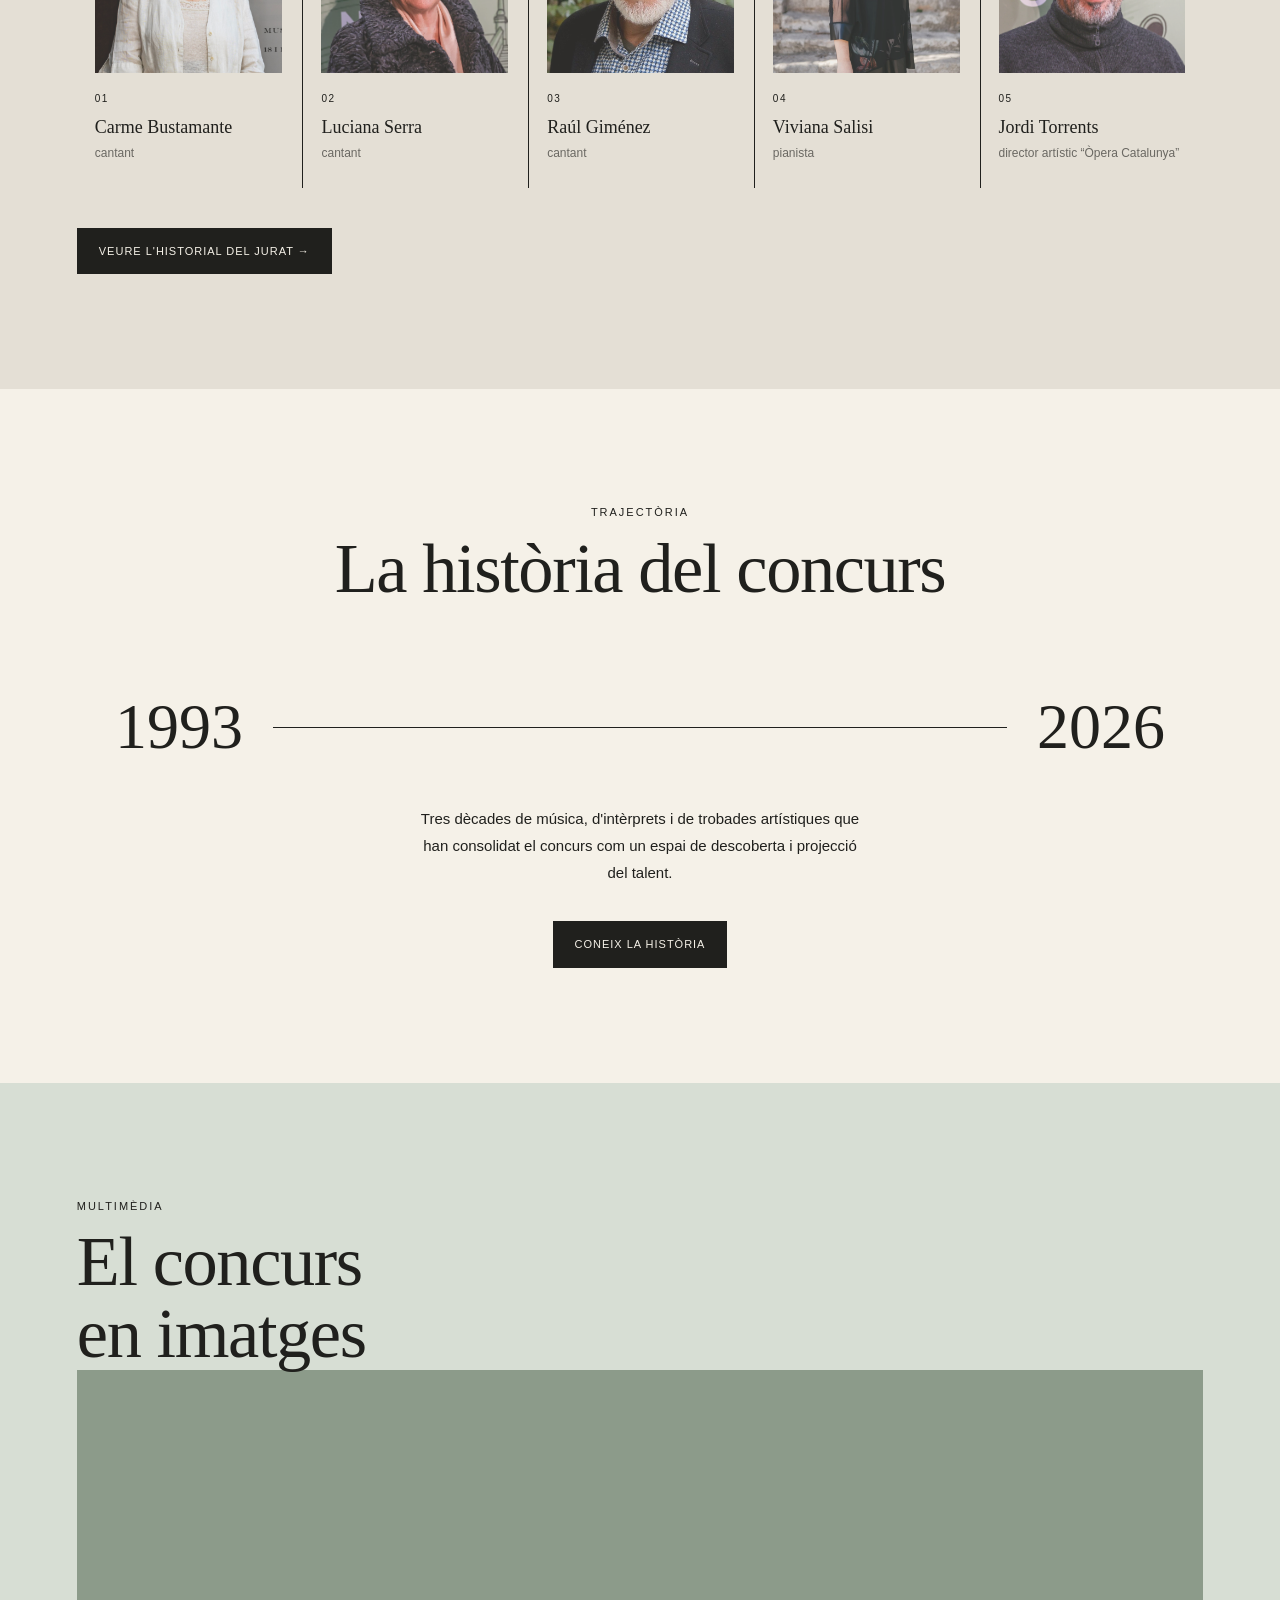
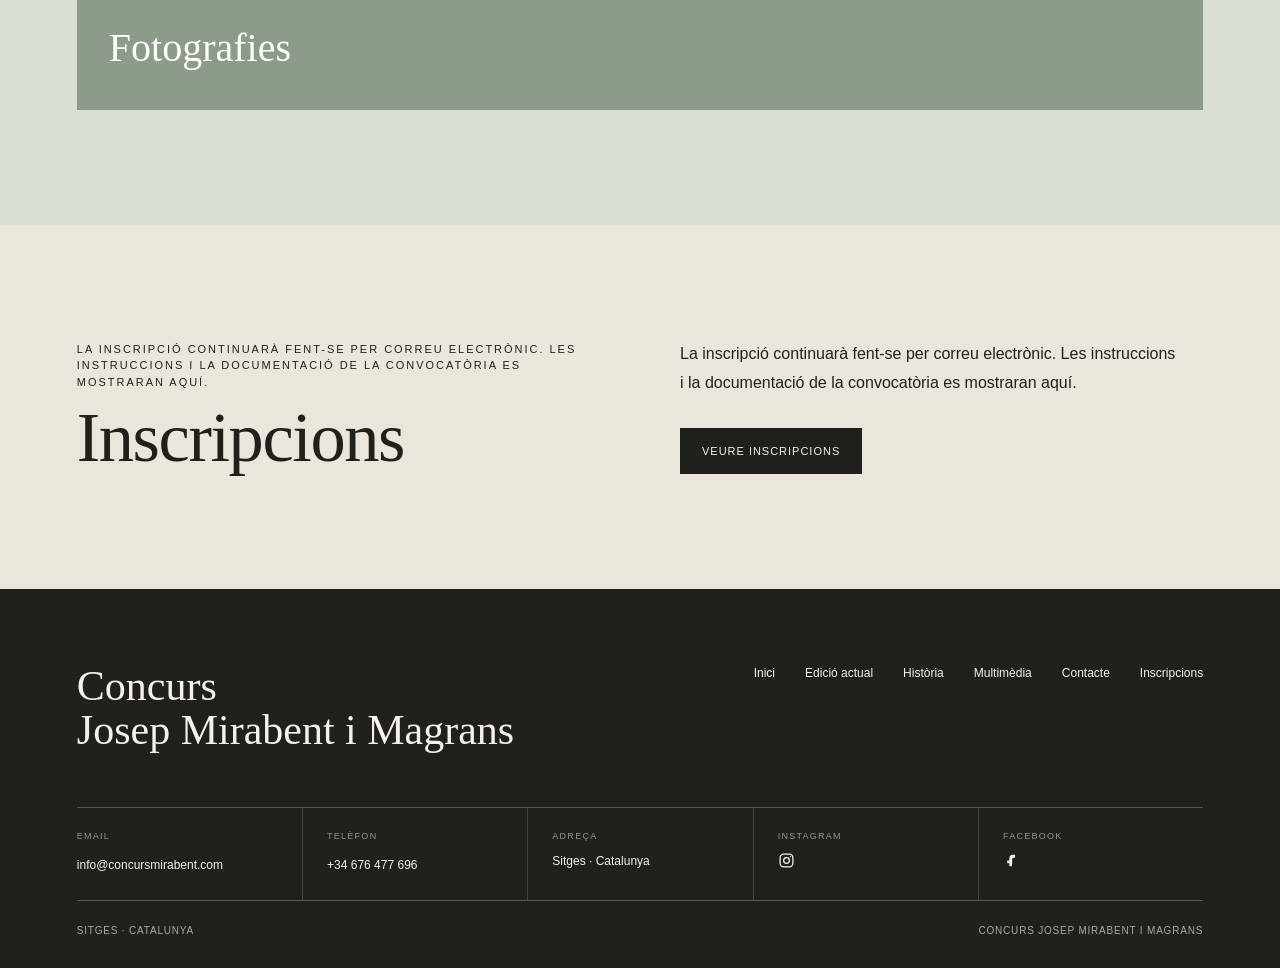
==== commit 9a232231: "Load index registration translations" ====
--- a/index.html
+++ b/index.html
@@ -1 +1 @@
-<!doctype html><html lang="ca"><head><meta charset="UTF-8"><meta name="viewport" content="width=device-width, initial-scale=1.0"><meta name="description" content="Concurs Josep Mirabent i Magrans — música de cambra i cant a Sitges."><title>Concurs Josep Mirabent i Magrans</title><link rel="preconnect" href="https://fonts.googleapis.com"><link rel="stylesheet" href="css/style.css"><style>.jury-home-note{max-width:560px;margin:0 0 55px;line-height:1.8;font-size:15px}.jury-home-group{margin-top:55px}.jury-home-group h3{font-family:'Playfair Display',Georgia,serif;font-size:34px;font-weight:400;margin-bottom:28px}.jury-home-grid{display:grid;grid-template-columns:repeat(5,1fr);gap:2px;border-top:1px solid #20201d}.jury-home-card{padding:0 18px 25px 0}.jury-home-card+.jury-home-card{border-left:1px solid #20201d;padding-left:18px}.jury-home-photo{width:100%;aspect-ratio:1/1;min-height:0;box-sizing:border-box;background:#d0d4cc;display:flex;align-items:center;justify-content:center;margin-bottom:18px;font-size:9px;letter-spacing:.14em;text-transform:uppercase;opacity:.8;overflow:hidden}.jury-home-photo img{width:100%;height:100%;object-fit:cover;display:block}.jury-home-photo img.carme-bustamante{object-position:5% center}.jury-home-photo img.assunto-nese{object-position:10% center}.jury-home-number{font-size:10px;letter-spacing:.15em;display:block;margin-bottom:8px}.jury-home-card strong{font-family:'Playfair Display',Georgia,serif;font-size:20px;font-weight:400}.jury-home-role{display:block;min-height:18px;margin-top:4px;font-size:12px;line-height:1.4;opacity:.62}.jury-home-link{margin-top:40px}@media(max-width:850px){.jury-home-grid{grid-template-columns:repeat(2,1fr)}.jury-home-card:nth-child(3){border-left:0;padding-left:0}.jury-home-card:nth-child(n+3){border-top:1px solid #20201d;padding-top:20px}}@media(max-width:480px){.jury-home-grid{grid-template-columns:1fr}.jury-home-card+.jury-home-card{border-left:0;padding-left:0;border-top:1px solid #20201d;padding-top:20px}}</style></head><body><header class="site-header" id="site-header"><nav class="nav container" aria-label="Navegació principal"><button class="menu-toggle" aria-label="Obrir menú" aria-expanded="false">☰</button><div class="nav-links"><a href="edicio.html">Edició actual</a><a href="historia.html">Història</a><a href="multimedia.html">Multimèdia</a><a href="contacte.html">Contacte</a><div class="language-switcher" aria-label="Idioma"><button type="button" data-lang="ca" class="active">CA</button><button type="button" data-lang="es">ES</button><button type="button" data-lang="en">EN</button></div><a class="nav-cta" href="inscripcions.html">Inscripcions</a></div></nav></header><main><section class="hero" id="concurs"><div class="container hero-inner"><p class="eyebrow">Sitges · Catalunya</p><h1>30 Concurs <br>Josep Mirabent i Magrans</h1><p class="hero-subtitle">Concurs internacional de música clàssica que posa al centre els intèrprets i ofereix als joves músics un espai per créixer, donar-se a conèixer i avançar en el seu camí professional.</p><p class="hero-edition">Edició actual</p><div class="hero-actions"><a class="button" href="edicio.html">Consultar l'edició actual</a></div></div></section><section class="section edition" id="edicio"><div class="container"><div class="section-heading"><div><p class="section-label">Edició actual</p><h2>2026</h2></div><p class="section-intro">Tota la informació de la convocatòria actual: bases, dates, proves, premis, lloc i jurat.</p></div><div class="edition-grid"><article class="edition-card"><p class="card-label">Música de cambra i Cant</p><h3>Edició actual</h3><p>Informació bàsica i calendari de modalitats.</p></article></div><a class="button button-dark section-button" href="edicio.html">Consultar l'edició actual →</a></div></section><section class="section about" id="concurs-info"><div class="container about-grid"><div><p class="section-label">El concurs</p><h2>Música,<br>talent i trajectòria</h2><p class="large-text">El Concurs Josep Mirabent i Magrans està dedicat a la música clàssica i posa els intèrprets al centre. La seva vocació és reconèixer la qualitat artística i, especialment, oferir als joves músics una oportunitat per donar a conèixer el seu talent, ampliar la seva projecció i continuar desenvolupant la seva trajectòria professional.</p></div><div class="about-mark image-slot" aria-label="Espai reservat per a una imatge del concurs"><span>IMATGE</span></div></div></section><section class="section jury" id="jurat"><div class="container"><p class="section-label">Jurat · Edició 2026</p><h2>Els membres del jurat</h2><p class="jury-home-note">Composició actual del jurat de 2026.</p><div class="jury-home-group"><h3>Música de cambra</h3><div class="jury-home-grid"><article class="jury-home-card"><div class="jury-home-photo"><img src="images/jurat/actual/cambra/Captura%20de%20pantalla%202026-09-12%20a%20les%2022.30.31.png" alt="Salvador Brotons"></div><span class="jury-home-number">01</span><strong>Salvador Brotons</strong><span class="jury-home-role">director i compositor</span></article><article class="jury-home-card"><div class="jury-home-photo"><img src="images/jurat/actual/cambra/elisenda_fabregas_4.jpeg" alt="Elisenda Fàbregas"></div><span class="jury-home-number">02</span><strong>Elisenda Fàbregas</strong><span class="jury-home-role">pianista i compositora</span></article><article class="jury-home-card"><div class="jury-home-photo"><img src="images/jurat/actual/cambra/xavier-chavarria_1%20(1)-min.jpeg" alt="Xavier Chavarria"></div><span class="jury-home-number">03</span><strong>Xavier Chavarria</strong><span class="jury-home-role">musicòleg i crític musical</span></article><article class="jury-home-card"><div class="jury-home-photo"><img class="assunto-nese" src="images/jurat/actual/cambra/assunto_nese_2-min.jpeg" alt="Assunto Nese"></div><span class="jury-home-number">04</span><strong>Assunto Nese</strong><span class="jury-home-role">violinista</span></article><article class="jury-home-card"><div class="jury-home-photo"><img src="images/jurat/actual/cambra/elisabet_franch2.jpg" alt="Elisabet Franch"></div><span class="jury-home-number">05</span><strong>Elisabet Franch</strong><span class="jury-home-role">flautista</span></article></div></div><div class="jury-home-group"><h3>Cant</h3><div class="jury-home-grid"><article class="jury-home-card"><div class="jury-home-photo"><img class="carme-bustamante" src="images/jurat/actual/cant/carme%20bustamante_1%20(1)-min.jpeg" alt="Carme Bustamante"></div><span class="jury-home-number">01</span><strong>Carme Bustamante</strong><span class="jury-home-role">cantant</span></article><article class="jury-home-card"><div class="jury-home-photo"><img src="images/jurat/actual/cant/Captura%20de%20pantalla%202026-09-12%20a%20les%2022.38.30.png" alt="Luciana Serra"></div><span class="jury-home-number">02</span><strong>Luciana Serra</strong><span class="jury-home-role">cantant</span></article><article class="jury-home-card"><div class="jury-home-photo"><img src="images/jurat/actual/cant/raul%20gimenez_1.jpg" alt="Raúl Giménez"></div><span class="jury-home-number">03</span><strong>Raúl Giménez</strong><span class="jury-home-role">cantant</span></article><article class="jury-home-card"><div class="jury-home-photo"><img src="images/jurat/actual/cant/foto_viviana.jpg" alt="Viviana Salisi"></div><span class="jury-home-number">04</span><strong>Viviana Salisi</strong><span class="jury-home-role">pianista</span></article><article class="jury-home-card"><div class="jury-home-photo"><img class="jordi-torrents" src="images/jurat/actual/cant/Captura%20de%20pantalla%202026-09-12%20a%20les%2022.22.48.png" alt="Jordi Torrents"></div><span class="jury-home-number">05</span><strong>Jordi Torrents</strong><span class="jury-home-role">director artístic “Òpera Catalunya”</span></article></div></div><a class="button button-dark section-button jury-home-link" href="historia/historial-jurat.html">Veure l'historial del jurat →</a></div></section><section class="section history" id="historia"><div class="container history-inner"><p class="section-label">Trajectòria</p><h2>La història del concurs</h2><div class="timeline"><span>1993</span><i></i><span>2026</span></div><p class="section-intro centered">Tres dècades de música, d'intèrprets i de trobades artístiques que han consolidat el concurs com un espai de descoberta i projecció del talent.</p><a class="button button-dark section-button" href="historia.html">Coneix la història</a></div></section><section class="section media" id="multimedia"><div class="container"><p class="section-label">Multimèdia</p><h2>El concurs<br>en imatges</h2><a href="multimedia.html#fotografies" class="media-card image-slot"><span>Fotografies</span></a></div></section><section class="section registration" id="inscripcions"><div class="container registration-inner"><div><p class="section-label">Participa</p><h2>Inscripcions</h2></div><div><p>La inscripció continuarà fent-se per correu electrònic. Les instruccions i la documentació de la convocatòria es mostraran aquí.</p><a class="button button-dark" href="inscripcions.html">Veure inscripcions</a></div></div></section></main><footer class="footer" id="contacte"><div class="container footer-top"><div><h2>Concurs<br>Josep Mirabent i Magrans</h2></div><div class="footer-links"><a href="index.html">Inici</a><a href="edicio.html">Edició actual</a><a href="historia.html">Història</a><a href="multimedia.html">Multimèdia</a><a href="contacte.html">Contacte</a><a href="inscripcions.html">Inscripcions</a></div></div><div class="container footer-contact"><div><span>Email</span><a href="mailto:info@concursmirabent.com">info@concursmirabent.com</a></div><div><span>Telèfon</span><a href="tel:+34676477696">+34 676 477 696</a></div><div><span>Adreça</span><p>Sitges · Catalunya</p></div><div class="footer-social"><span>Instagram</span><a href="https://www.instagram.com/concurs_mirabent_magrans/" target="_blank" rel="noopener noreferrer" aria-label="Instagram"><svg viewBox="0 0 24 24" aria-hidden="true"><rect x="3" y="3" width="18" height="18" rx="5" fill="none" stroke="currentColor" stroke-width="1.8"/><circle cx="12" cy="12" r="4" fill="none" stroke="currentColor" stroke-width="1.8"/><circle cx="17.5" cy="6.5" r="1" fill="currentColor"/></svg></a></div><div class="footer-social"><span>Facebook</span><a href="https://www.facebook.com/concursjmm/" target="_blank" rel="noopener noreferrer" aria-label="Facebook"><svg viewBox="0 0 24 24" aria-hidden="true"><path d="M14 8h3V4h-3c-3.3 0-5 1.9-5 5v3H6v3h4v4h4v-4h3.2l.8-4H13V9c0-.7.3-1 1-1Z" fill="currentColor"/></svg></a></div></div><div class="container footer-bottom"><span>Sitges · Catalunya</span><span>Concurs Josep Mirabent i Magrans</span></div></footer><script src="js/script.js"></script></body></html>+<!doctype html><html lang="ca"><head><meta charset="UTF-8"><meta name="viewport" content="width=device-width, initial-scale=1.0"><meta name="description" content="Concurs Josep Mirabent i Magrans — música de cambra i cant a Sitges."><title>Concurs Josep Mirabent i Magrans</title><link rel="preconnect" href="https://fonts.googleapis.com"><link rel="stylesheet" href="css/style.css"><style>.jury-home-note{max-width:560px;margin:0 0 55px;line-height:1.8;font-size:15px}.jury-home-group{margin-top:55px}.jury-home-group h3{font-family:'Playfair Display',Georgia,serif;font-size:34px;font-weight:400;margin-bottom:28px}.jury-home-grid{display:grid;grid-template-columns:repeat(5,1fr);gap:2px;border-top:1px solid #20201d}.jury-home-card{padding:0 18px 25px 0}.jury-home-card+.jury-home-card{border-left:1px solid #20201d;padding-left:18px}.jury-home-photo{width:100%;aspect-ratio:1/1;min-height:0;box-sizing:border-box;background:#d0d4cc;display:flex;align-items:center;justify-content:center;margin-bottom:18px;font-size:9px;letter-spacing:.14em;text-transform:uppercase;opacity:.8;overflow:hidden}.jury-home-photo img{width:100%;height:100%;object-fit:cover;display:block}.jury-home-photo img.carme-bustamante{object-position:5% center}.jury-home-photo img.assunto-nese{object-position:10% center}.jury-home-number{font-size:10px;letter-spacing:.15em;display:block;margin-bottom:8px}.jury-home-card strong{font-family:'Playfair Display',Georgia,serif;font-size:20px;font-weight:400}.jury-home-role{display:block;min-height:18px;margin-top:4px;font-size:12px;line-height:1.4;opacity:.62}.jury-home-link{margin-top:40px}@media(max-width:850px){.jury-home-grid{grid-template-columns:repeat(2,1fr)}.jury-home-card:nth-child(3){border-left:0;padding-left:0}.jury-home-card:nth-child(n+3){border-top:1px solid #20201d;padding-top:20px}}@media(max-width:480px){.jury-home-grid{grid-template-columns:1fr}.jury-home-card+.jury-home-card{border-left:0;padding-left:0;border-top:1px solid #20201d;padding-top:20px}}</style></head><body><header class="site-header" id="site-header"><nav class="nav container" aria-label="Navegació principal"><button class="menu-toggle" aria-label="Obrir menú" aria-expanded="false">☰</button><div class="nav-links"><a href="edicio.html">Edició actual</a><a href="historia.html">Història</a><a href="multimedia.html">Multimèdia</a><a href="contacte.html">Contacte</a><div class="language-switcher" aria-label="Idioma"><button type="button" data-lang="ca" class="active">CA</button><button type="button" data-lang="es">ES</button><button type="button" data-lang="en">EN</button></div><a class="nav-cta" href="inscripcions.html">Inscripcions</a></div></nav></header><main><section class="hero" id="concurs"><div class="container hero-inner"><p class="eyebrow">Sitges · Catalunya</p><h1>30 Concurs <br>Josep Mirabent i Magrans</h1><p class="hero-subtitle">Concurs internacional de música clàssica que posa al centre els intèrprets i ofereix als joves músics un espai per créixer, donar-se a conèixer i avançar en el seu camí professional.</p><p class="hero-edition">Edició actual</p><div class="hero-actions"><a class="button" href="edicio.html">Consultar l'edició actual</a></div></div></section><section class="section edition" id="edicio"><div class="container"><div class="section-heading"><div><p class="section-label">Edició actual</p><h2>2026</h2></div><p class="section-intro">Tota la informació de la convocatòria actual: bases, dates, proves, premis, lloc i jurat.</p></div><div class="edition-grid"><article class="edition-card"><p class="card-label">Música de cambra i Cant</p><h3>Edició actual</h3><p>Informació bàsica i calendari de modalitats.</p></article></div><a class="button button-dark section-button" href="edicio.html">Consultar l'edició actual →</a></div></section><section class="section about" id="concurs-info"><div class="container about-grid"><div><p class="section-label">El concurs</p><h2>Música,<br>talent i trajectòria</h2><p class="large-text">El Concurs Josep Mirabent i Magrans està dedicat a la música clàssica i posa els intèrprets al centre. La seva vocació és reconèixer la qualitat artística i, especialment, oferir als joves músics una oportunitat per donar a conèixer el seu talent, ampliar la seva projecció i continuar desenvolupant la seva trajectòria professional.</p></div><div class="about-mark image-slot" aria-label="Espai reservat per a una imatge del concurs"><span>IMATGE</span></div></div></section><section class="section jury" id="jurat"><div class="container"><p class="section-label">Jurat · Edició 2026</p><h2>Els membres del jurat</h2><p class="jury-home-note">Composició actual del jurat de 2026.</p><div class="jury-home-group"><h3>Música de cambra</h3><div class="jury-home-grid"><article class="jury-home-card"><div class="jury-home-photo"><img src="images/jurat/actual/cambra/Captura%20de%20pantalla%202026-09-12%20a%20les%2022.30.31.png" alt="Salvador Brotons"></div><span class="jury-home-number">01</span><strong>Salvador Brotons</strong><span class="jury-home-role">director i compositor</span></article><article class="jury-home-card"><div class="jury-home-photo"><img src="images/jurat/actual/cambra/elisenda_fabregas_4.jpeg" alt="Elisenda Fàbregas"></div><span class="jury-home-number">02</span><strong>Elisenda Fàbregas</strong><span class="jury-home-role">pianista i compositora</span></article><article class="jury-home-card"><div class="jury-home-photo"><img src="images/jurat/actual/cambra/xavier-chavarria_1%20(1)-min.jpeg" alt="Xavier Chavarria"></div><span class="jury-home-number">03</span><strong>Xavier Chavarria</strong><span class="jury-home-role">musicòleg i crític musical</span></article><article class="jury-home-card"><div class="jury-home-photo"><img class="assunto-nese" src="images/jurat/actual/cambra/assunto_nese_2-min.jpeg" alt="Assunto Nese"></div><span class="jury-home-number">04</span><strong>Assunto Nese</strong><span class="jury-home-role">violinista</span></article><article class="jury-home-card"><div class="jury-home-photo"><img src="images/jurat/actual/cambra/elisabet_franch2.jpg" alt="Elisabet Franch"></div><span class="jury-home-number">05</span><strong>Elisabet Franch</strong><span class="jury-home-role">flautista</span></article></div></div><div class="jury-home-group"><h3>Cant</h3><div class="jury-home-grid"><article class="jury-home-card"><div class="jury-home-photo"><img class="carme-bustamante" src="images/jurat/actual/cant/carme%20bustamante_1%20(1)-min.jpeg" alt="Carme Bustamante"></div><span class="jury-home-number">01</span><strong>Carme Bustamante</strong><span class="jury-home-role">cantant</span></article><article class="jury-home-card"><div class="jury-home-photo"><img src="images/jurat/actual/cant/Captura%20de%20pantalla%202026-09-12%20a%20les%2022.38.30.png" alt="Luciana Serra"></div><span class="jury-home-number">02</span><strong>Luciana Serra</strong><span class="jury-home-role">cantant</span></article><article class="jury-home-card"><div class="jury-home-photo"><img src="images/jurat/actual/cant/raul%20gimenez_1.jpg" alt="Raúl Giménez"></div><span class="jury-home-number">03</span><strong>Raúl Giménez</strong><span class="jury-home-role">cantant</span></article><article class="jury-home-card"><div class="jury-home-photo"><img src="images/jurat/actual/cant/foto_viviana.jpg" alt="Viviana Salisi"></div><span class="jury-home-number">04</span><strong>Viviana Salisi</strong><span class="jury-home-role">pianista</span></article><article class="jury-home-card"><div class="jury-home-photo"><img class="jordi-torrents" src="images/jurat/actual/cant/Captura%20de%20pantalla%202026-09-12%20a%20les%2022.22.48.png" alt="Jordi Torrents"></div><span class="jury-home-number">05</span><strong>Jordi Torrents</strong><span class="jury-home-role">director artístic “Òpera Catalunya”</span></article></div></div><a class="button button-dark section-button jury-home-link" href="historia/historial-jurat.html">Veure l'historial del jurat →</a></div></section><section class="section history" id="historia"><div class="container history-inner"><p class="section-label">Trajectòria</p><h2>La història del concurs</h2><div class="timeline"><span>1993</span><i></i><span>2026</span></div><p class="section-intro centered">Tres dècades de música, d'intèrprets i de trobades artístiques que han consolidat el concurs com un espai de descoberta i projecció del talent.</p><a class="button button-dark section-button" href="historia.html">Coneix la història</a></div></section><section class="section media" id="multimedia"><div class="container"><p class="section-label">Multimèdia</p><h2>El concurs<br>en imatges</h2><a href="multimedia.html#fotografies" class="media-card image-slot"><span>Fotografies</span></a></div></section><section class="section registration" id="inscripcions"><div class="container registration-inner"><div><p class="section-label">Participa</p><h2>Inscripcions</h2></div><div><p>La inscripció continuarà fent-se per correu electrònic. Les instruccions i la documentació de la convocatòria es mostraran aquí.</p><a class="button button-dark" href="inscripcions.html">Veure inscripcions</a></div></div></section></main><footer class="footer" id="contacte"><div class="container footer-top"><div><h2>Concurs<br>Josep Mirabent i Magrans</h2></div><div class="footer-links"><a href="index.html">Inici</a><a href="edicio.html">Edició actual</a><a href="historia.html">Història</a><a href="multimedia.html">Multimèdia</a><a href="contacte.html">Contacte</a><a href="inscripcions.html">Inscripcions</a></div></div><div class="container footer-contact"><div><span>Email</span><a href="mailto:info@concursmirabent.com">info@concursmirabent.com</a></div><div><span>Telèfon</span><a href="tel:+34676477696">+34 676 477 696</a></div><div><span>Adreça</span><p>Sitges · Catalunya</p></div><div class="footer-social"><span>Instagram</span><a href="https://www.instagram.com/concurs_mirabent_magrans/" target="_blank" rel="noopener noreferrer" aria-label="Instagram"><svg viewBox="0 0 24 24" aria-hidden="true"><rect x="3" y="3" width="18" height="18" rx="5" fill="none" stroke="currentColor" stroke-width="1.8"/><circle cx="12" cy="12" r="4" fill="none" stroke="currentColor" stroke-width="1.8"/><circle cx="17.5" cy="6.5" r="1" fill="currentColor"/></svg></a></div><div class="footer-social"><span>Facebook</span><a href="https://www.facebook.com/concursjmm/" target="_blank" rel="noopener noreferrer" aria-label="Facebook"><svg viewBox="0 0 24 24" aria-hidden="true"><path d="M14 8h3V4h-3c-3.3 0-5 1.9-5 5v3H6v3h4v4h4v-4h3.2l.8-4H13V9c0-.7.3-1 1-1Z" fill="currentColor"/></svg></a></div></div><div class="container footer-bottom"><span>Sitges · Catalunya</span><span>Concurs Josep Mirabent i Magrans</span></div></footer><script src="js/script.js"></script><script src="js/index-registration-i18n.js"></script></body></html>
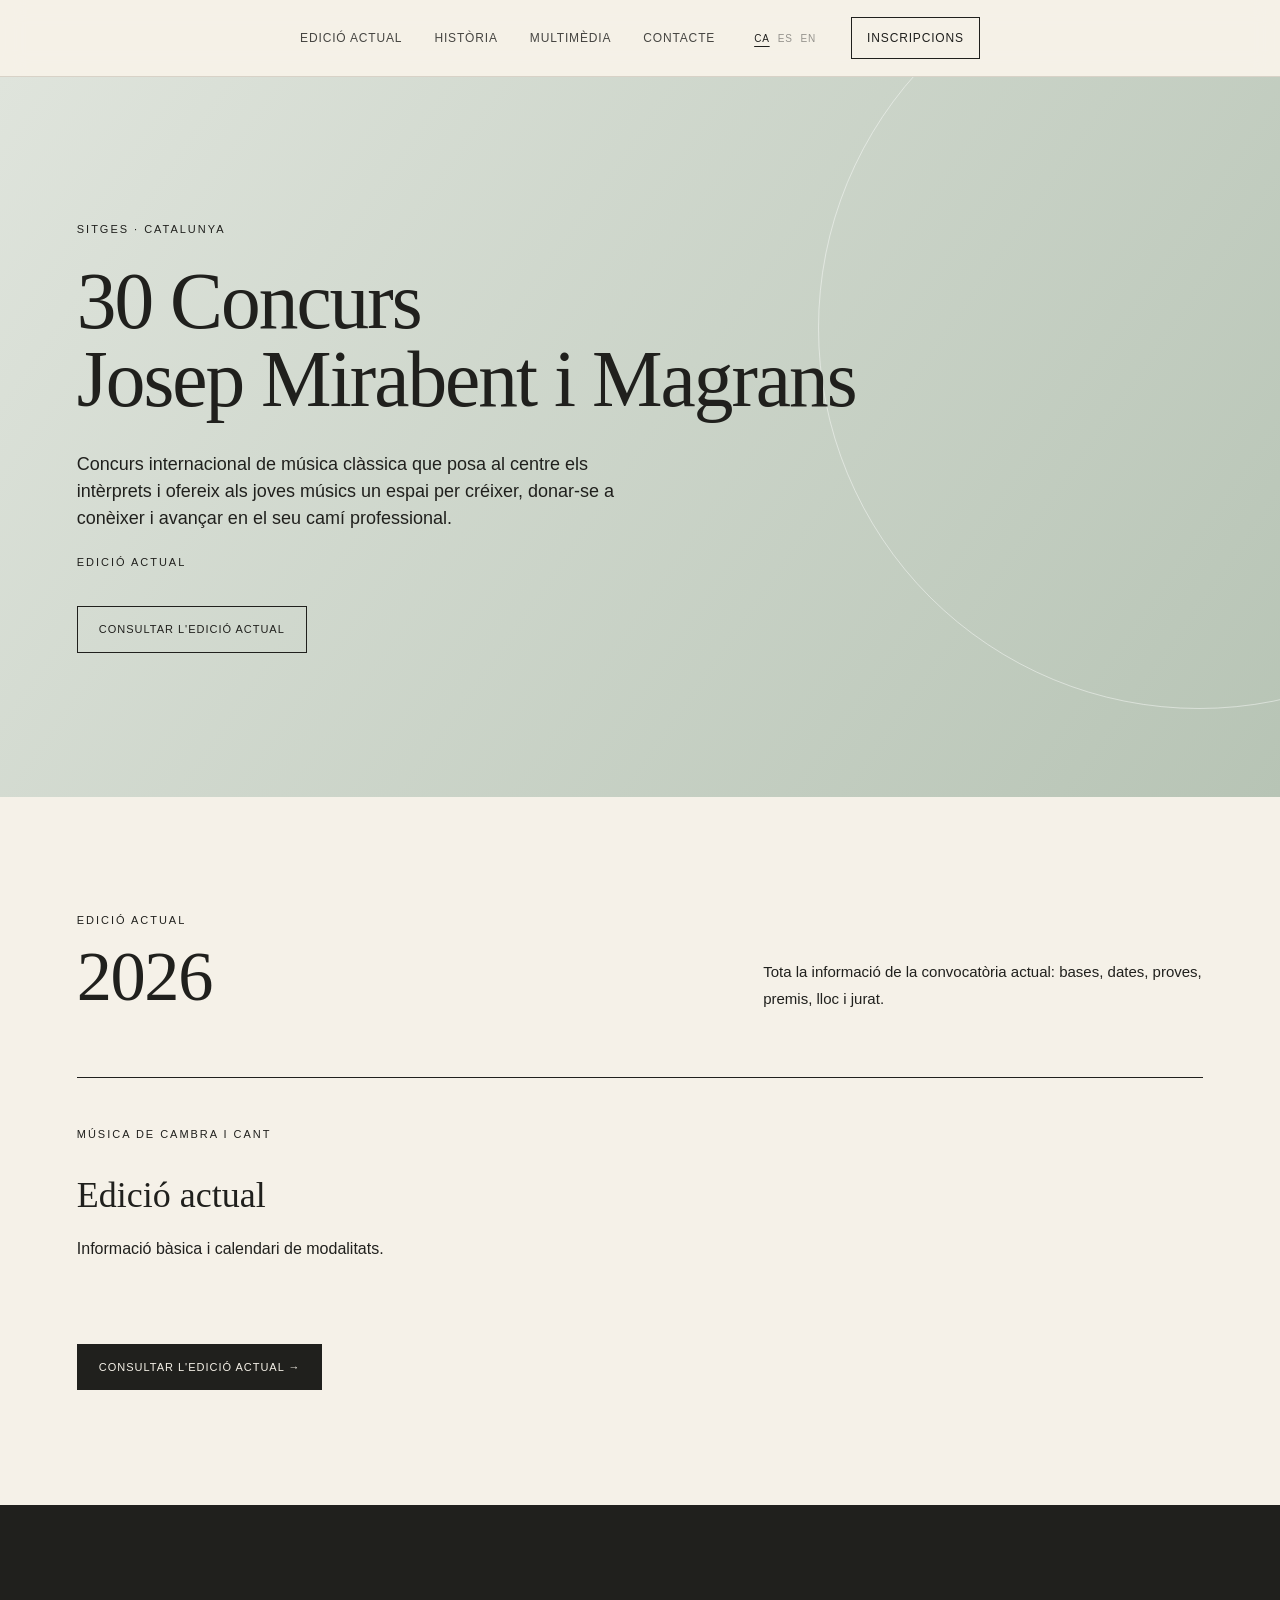
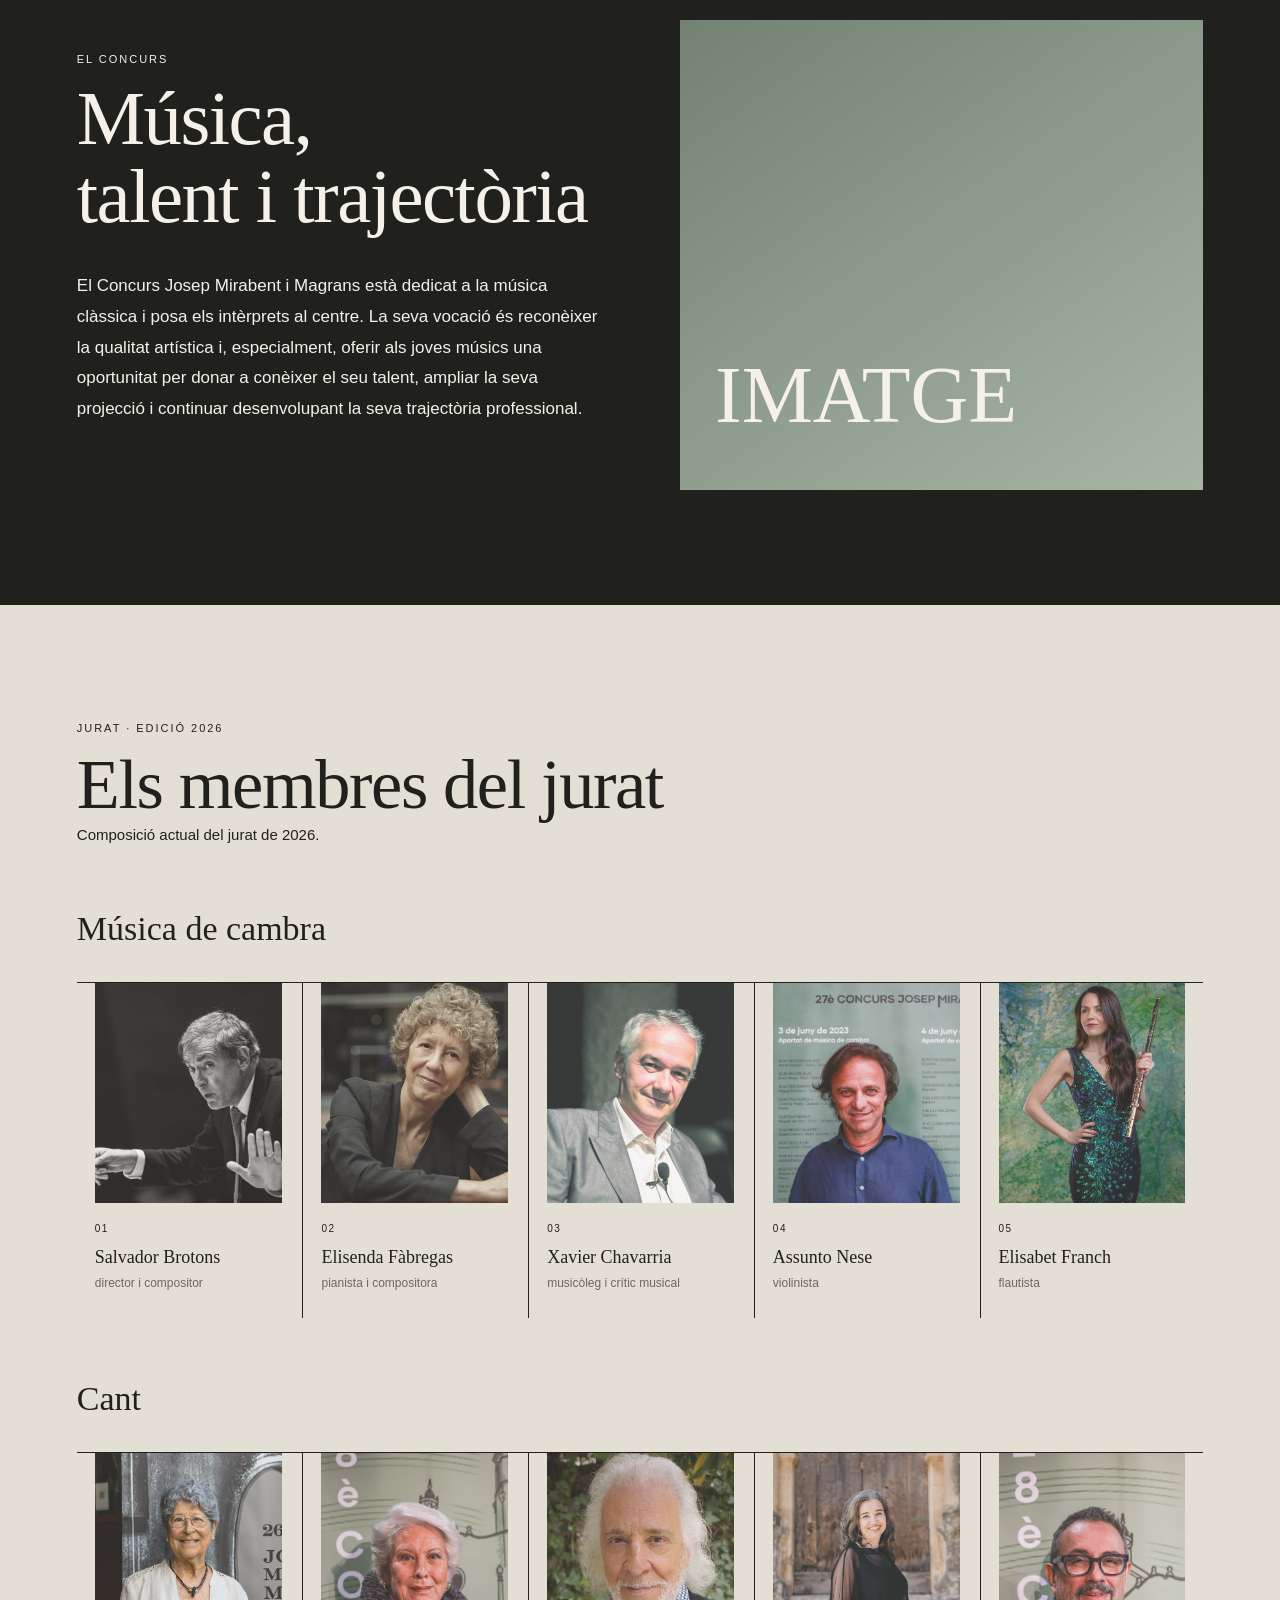
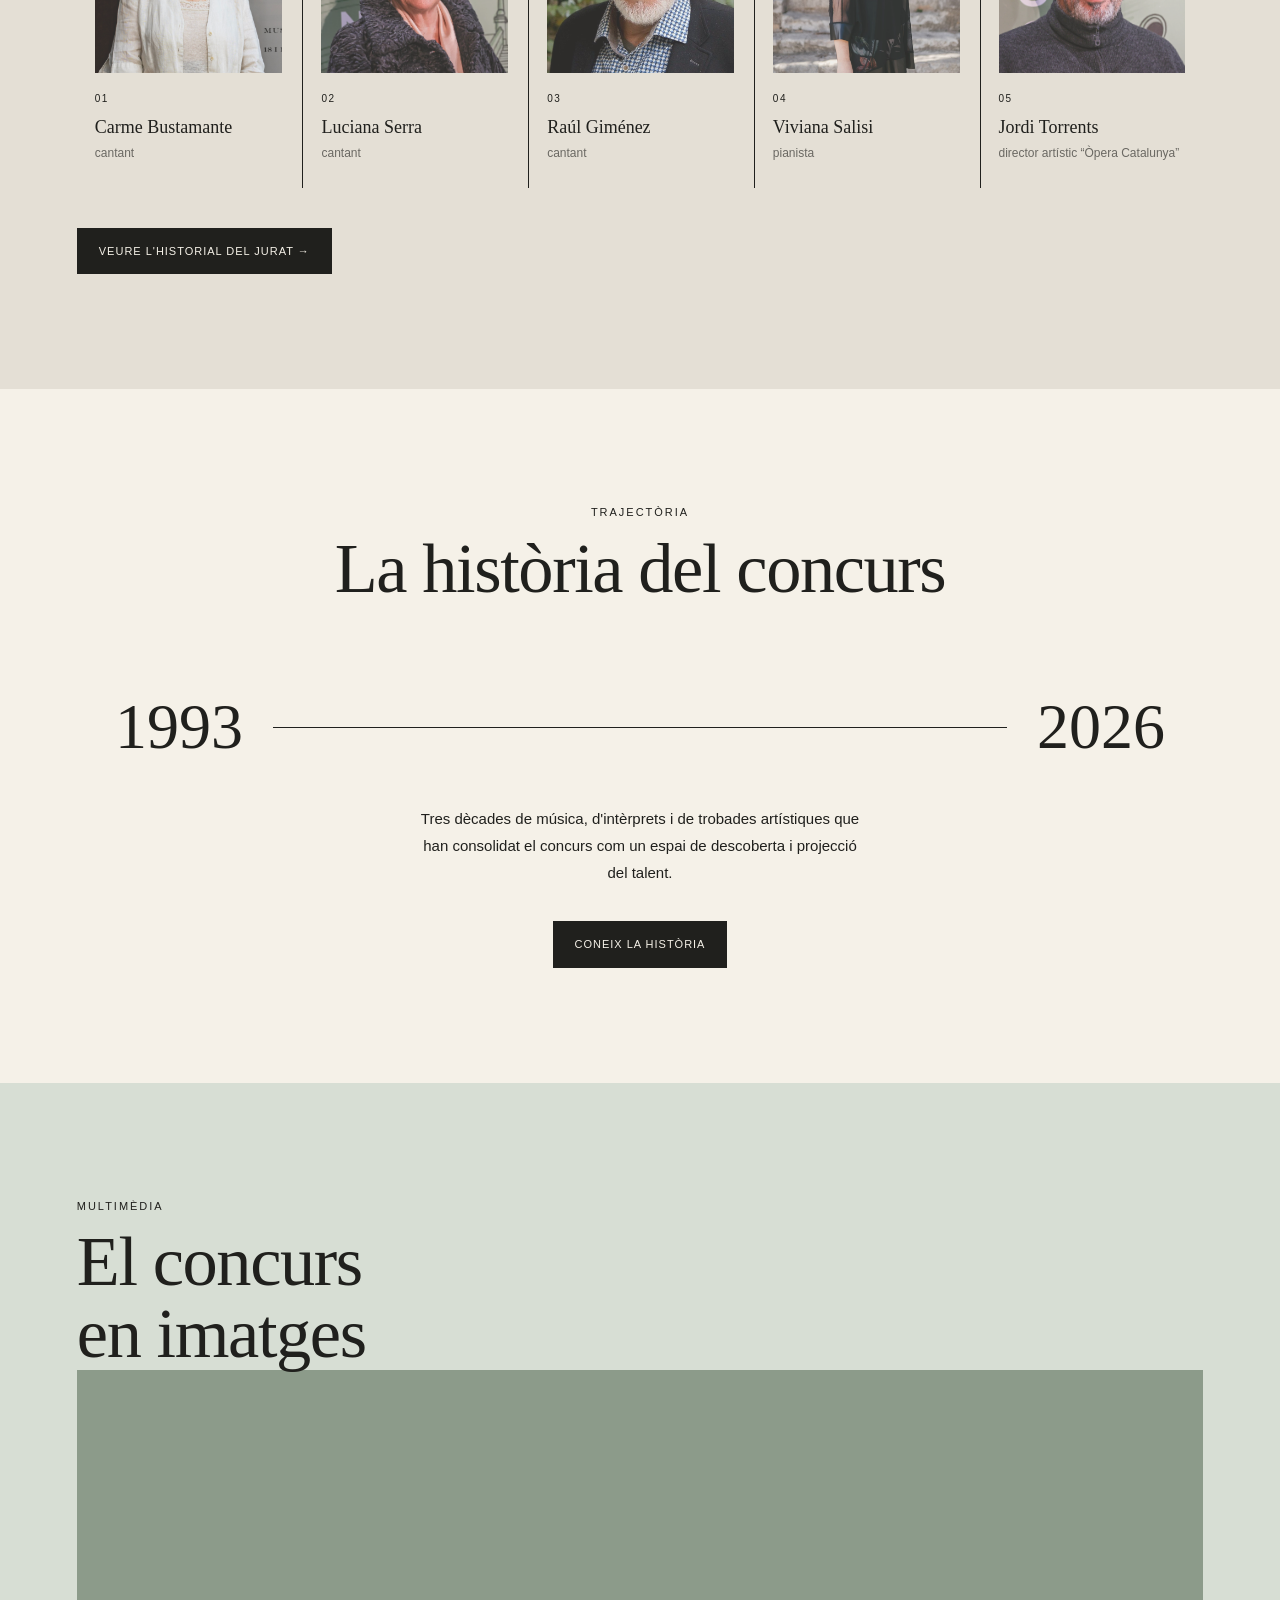
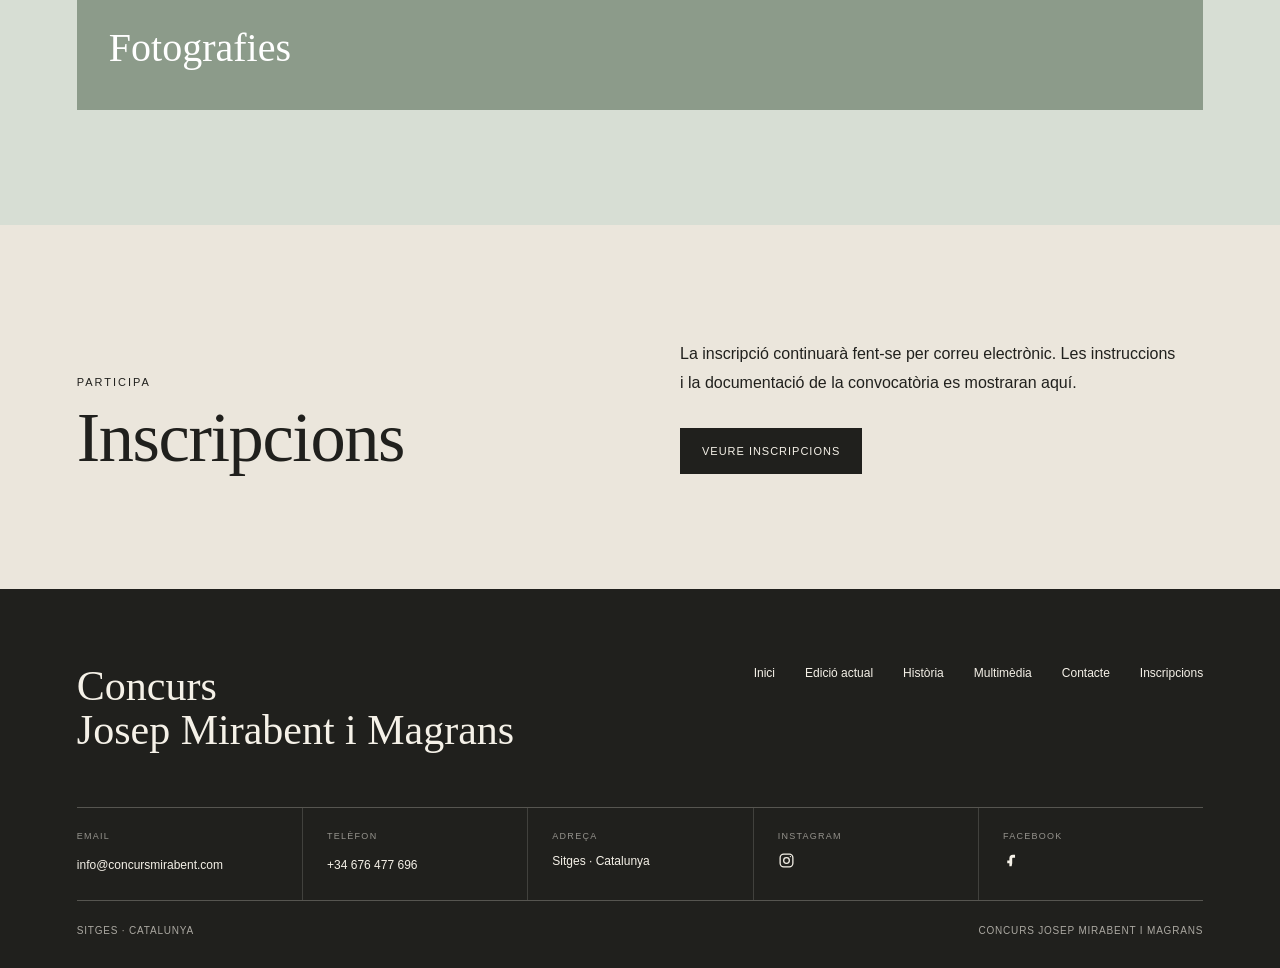
==== commit 04ebd016: "Remove custom registration translation override" ====
--- a/index.html
+++ b/index.html
@@ -1 +1 @@
-<!doctype html><html lang="ca"><head><meta charset="UTF-8"><meta name="viewport" content="width=device-width, initial-scale=1.0"><meta name="description" content="Concurs Josep Mirabent i Magrans — música de cambra i cant a Sitges."><title>Concurs Josep Mirabent i Magrans</title><link rel="preconnect" href="https://fonts.googleapis.com"><link rel="stylesheet" href="css/style.css"><style>.jury-home-note{max-width:560px;margin:0 0 55px;line-height:1.8;font-size:15px}.jury-home-group{margin-top:55px}.jury-home-group h3{font-family:'Playfair Display',Georgia,serif;font-size:34px;font-weight:400;margin-bottom:28px}.jury-home-grid{display:grid;grid-template-columns:repeat(5,1fr);gap:2px;border-top:1px solid #20201d}.jury-home-card{padding:0 18px 25px 0}.jury-home-card+.jury-home-card{border-left:1px solid #20201d;padding-left:18px}.jury-home-photo{width:100%;aspect-ratio:1/1;min-height:0;box-sizing:border-box;background:#d0d4cc;display:flex;align-items:center;justify-content:center;margin-bottom:18px;font-size:9px;letter-spacing:.14em;text-transform:uppercase;opacity:.8;overflow:hidden}.jury-home-photo img{width:100%;height:100%;object-fit:cover;display:block}.jury-home-photo img.carme-bustamante{object-position:5% center}.jury-home-photo img.assunto-nese{object-position:10% center}.jury-home-number{font-size:10px;letter-spacing:.15em;display:block;margin-bottom:8px}.jury-home-card strong{font-family:'Playfair Display',Georgia,serif;font-size:20px;font-weight:400}.jury-home-role{display:block;min-height:18px;margin-top:4px;font-size:12px;line-height:1.4;opacity:.62}.jury-home-link{margin-top:40px}@media(max-width:850px){.jury-home-grid{grid-template-columns:repeat(2,1fr)}.jury-home-card:nth-child(3){border-left:0;padding-left:0}.jury-home-card:nth-child(n+3){border-top:1px solid #20201d;padding-top:20px}}@media(max-width:480px){.jury-home-grid{grid-template-columns:1fr}.jury-home-card+.jury-home-card{border-left:0;padding-left:0;border-top:1px solid #20201d;padding-top:20px}}</style></head><body><header class="site-header" id="site-header"><nav class="nav container" aria-label="Navegació principal"><button class="menu-toggle" aria-label="Obrir menú" aria-expanded="false">☰</button><div class="nav-links"><a href="edicio.html">Edició actual</a><a href="historia.html">Història</a><a href="multimedia.html">Multimèdia</a><a href="contacte.html">Contacte</a><div class="language-switcher" aria-label="Idioma"><button type="button" data-lang="ca" class="active">CA</button><button type="button" data-lang="es">ES</button><button type="button" data-lang="en">EN</button></div><a class="nav-cta" href="inscripcions.html">Inscripcions</a></div></nav></header><main><section class="hero" id="concurs"><div class="container hero-inner"><p class="eyebrow">Sitges · Catalunya</p><h1>30 Concurs <br>Josep Mirabent i Magrans</h1><p class="hero-subtitle">Concurs internacional de música clàssica que posa al centre els intèrprets i ofereix als joves músics un espai per créixer, donar-se a conèixer i avançar en el seu camí professional.</p><p class="hero-edition">Edició actual</p><div class="hero-actions"><a class="button" href="edicio.html">Consultar l'edició actual</a></div></div></section><section class="section edition" id="edicio"><div class="container"><div class="section-heading"><div><p class="section-label">Edició actual</p><h2>2026</h2></div><p class="section-intro">Tota la informació de la convocatòria actual: bases, dates, proves, premis, lloc i jurat.</p></div><div class="edition-grid"><article class="edition-card"><p class="card-label">Música de cambra i Cant</p><h3>Edició actual</h3><p>Informació bàsica i calendari de modalitats.</p></article></div><a class="button button-dark section-button" href="edicio.html">Consultar l'edició actual →</a></div></section><section class="section about" id="concurs-info"><div class="container about-grid"><div><p class="section-label">El concurs</p><h2>Música,<br>talent i trajectòria</h2><p class="large-text">El Concurs Josep Mirabent i Magrans està dedicat a la música clàssica i posa els intèrprets al centre. La seva vocació és reconèixer la qualitat artística i, especialment, oferir als joves músics una oportunitat per donar a conèixer el seu talent, ampliar la seva projecció i continuar desenvolupant la seva trajectòria professional.</p></div><div class="about-mark image-slot" aria-label="Espai reservat per a una imatge del concurs"><span>IMATGE</span></div></div></section><section class="section jury" id="jurat"><div class="container"><p class="section-label">Jurat · Edició 2026</p><h2>Els membres del jurat</h2><p class="jury-home-note">Composició actual del jurat de 2026.</p><div class="jury-home-group"><h3>Música de cambra</h3><div class="jury-home-grid"><article class="jury-home-card"><div class="jury-home-photo"><img src="images/jurat/actual/cambra/Captura%20de%20pantalla%202026-09-12%20a%20les%2022.30.31.png" alt="Salvador Brotons"></div><span class="jury-home-number">01</span><strong>Salvador Brotons</strong><span class="jury-home-role">director i compositor</span></article><article class="jury-home-card"><div class="jury-home-photo"><img src="images/jurat/actual/cambra/elisenda_fabregas_4.jpeg" alt="Elisenda Fàbregas"></div><span class="jury-home-number">02</span><strong>Elisenda Fàbregas</strong><span class="jury-home-role">pianista i compositora</span></article><article class="jury-home-card"><div class="jury-home-photo"><img src="images/jurat/actual/cambra/xavier-chavarria_1%20(1)-min.jpeg" alt="Xavier Chavarria"></div><span class="jury-home-number">03</span><strong>Xavier Chavarria</strong><span class="jury-home-role">musicòleg i crític musical</span></article><article class="jury-home-card"><div class="jury-home-photo"><img class="assunto-nese" src="images/jurat/actual/cambra/assunto_nese_2-min.jpeg" alt="Assunto Nese"></div><span class="jury-home-number">04</span><strong>Assunto Nese</strong><span class="jury-home-role">violinista</span></article><article class="jury-home-card"><div class="jury-home-photo"><img src="images/jurat/actual/cambra/elisabet_franch2.jpg" alt="Elisabet Franch"></div><span class="jury-home-number">05</span><strong>Elisabet Franch</strong><span class="jury-home-role">flautista</span></article></div></div><div class="jury-home-group"><h3>Cant</h3><div class="jury-home-grid"><article class="jury-home-card"><div class="jury-home-photo"><img class="carme-bustamante" src="images/jurat/actual/cant/carme%20bustamante_1%20(1)-min.jpeg" alt="Carme Bustamante"></div><span class="jury-home-number">01</span><strong>Carme Bustamante</strong><span class="jury-home-role">cantant</span></article><article class="jury-home-card"><div class="jury-home-photo"><img src="images/jurat/actual/cant/Captura%20de%20pantalla%202026-09-12%20a%20les%2022.38.30.png" alt="Luciana Serra"></div><span class="jury-home-number">02</span><strong>Luciana Serra</strong><span class="jury-home-role">cantant</span></article><article class="jury-home-card"><div class="jury-home-photo"><img src="images/jurat/actual/cant/raul%20gimenez_1.jpg" alt="Raúl Giménez"></div><span class="jury-home-number">03</span><strong>Raúl Giménez</strong><span class="jury-home-role">cantant</span></article><article class="jury-home-card"><div class="jury-home-photo"><img src="images/jurat/actual/cant/foto_viviana.jpg" alt="Viviana Salisi"></div><span class="jury-home-number">04</span><strong>Viviana Salisi</strong><span class="jury-home-role">pianista</span></article><article class="jury-home-card"><div class="jury-home-photo"><img class="jordi-torrents" src="images/jurat/actual/cant/Captura%20de%20pantalla%202026-09-12%20a%20les%2022.22.48.png" alt="Jordi Torrents"></div><span class="jury-home-number">05</span><strong>Jordi Torrents</strong><span class="jury-home-role">director artístic “Òpera Catalunya”</span></article></div></div><a class="button button-dark section-button jury-home-link" href="historia/historial-jurat.html">Veure l'historial del jurat →</a></div></section><section class="section history" id="historia"><div class="container history-inner"><p class="section-label">Trajectòria</p><h2>La història del concurs</h2><div class="timeline"><span>1993</span><i></i><span>2026</span></div><p class="section-intro centered">Tres dècades de música, d'intèrprets i de trobades artístiques que han consolidat el concurs com un espai de descoberta i projecció del talent.</p><a class="button button-dark section-button" href="historia.html">Coneix la història</a></div></section><section class="section media" id="multimedia"><div class="container"><p class="section-label">Multimèdia</p><h2>El concurs<br>en imatges</h2><a href="multimedia.html#fotografies" class="media-card image-slot"><span>Fotografies</span></a></div></section><section class="section registration" id="inscripcions"><div class="container registration-inner"><div><p class="section-label">Participa</p><h2>Inscripcions</h2></div><div><p>La inscripció continuarà fent-se per correu electrònic. Les instruccions i la documentació de la convocatòria es mostraran aquí.</p><a class="button button-dark" href="inscripcions.html">Veure inscripcions</a></div></div></section></main><footer class="footer" id="contacte"><div class="container footer-top"><div><h2>Concurs<br>Josep Mirabent i Magrans</h2></div><div class="footer-links"><a href="index.html">Inici</a><a href="edicio.html">Edició actual</a><a href="historia.html">Història</a><a href="multimedia.html">Multimèdia</a><a href="contacte.html">Contacte</a><a href="inscripcions.html">Inscripcions</a></div></div><div class="container footer-contact"><div><span>Email</span><a href="mailto:info@concursmirabent.com">info@concursmirabent.com</a></div><div><span>Telèfon</span><a href="tel:+34676477696">+34 676 477 696</a></div><div><span>Adreça</span><p>Sitges · Catalunya</p></div><div class="footer-social"><span>Instagram</span><a href="https://www.instagram.com/concurs_mirabent_magrans/" target="_blank" rel="noopener noreferrer" aria-label="Instagram"><svg viewBox="0 0 24 24" aria-hidden="true"><rect x="3" y="3" width="18" height="18" rx="5" fill="none" stroke="currentColor" stroke-width="1.8"/><circle cx="12" cy="12" r="4" fill="none" stroke="currentColor" stroke-width="1.8"/><circle cx="17.5" cy="6.5" r="1" fill="currentColor"/></svg></a></div><div class="footer-social"><span>Facebook</span><a href="https://www.facebook.com/concursjmm/" target="_blank" rel="noopener noreferrer" aria-label="Facebook"><svg viewBox="0 0 24 24" aria-hidden="true"><path d="M14 8h3V4h-3c-3.3 0-5 1.9-5 5v3H6v3h4v4h4v-4h3.2l.8-4H13V9c0-.7.3-1 1-1Z" fill="currentColor"/></svg></a></div></div><div class="container footer-bottom"><span>Sitges · Catalunya</span><span>Concurs Josep Mirabent i Magrans</span></div></footer><script src="js/script.js"></script><script src="js/index-registration-i18n.js"></script></body></html>+<!doctype html><html lang="ca"><head><meta charset="UTF-8"><meta name="viewport" content="width=device-width, initial-scale=1.0"><meta name="description" content="Concurs Josep Mirabent i Magrans — música de cambra i cant a Sitges."><title>Concurs Josep Mirabent i Magrans</title><link rel="preconnect" href="https://fonts.googleapis.com"><link rel="stylesheet" href="css/style.css"><style>.jury-home-note{max-width:560px;margin:0 0 55px;line-height:1.8;font-size:15px}.jury-home-group{margin-top:55px}.jury-home-group h3{font-family:'Playfair Display',Georgia,serif;font-size:34px;font-weight:400;margin-bottom:28px}.jury-home-grid{display:grid;grid-template-columns:repeat(5,1fr);gap:2px;border-top:1px solid #20201d}.jury-home-card{padding:0 18px 25px 0}.jury-home-card+.jury-home-card{border-left:1px solid #20201d;padding-left:18px}.jury-home-photo{width:100%;aspect-ratio:1/1;min-height:0;box-sizing:border-box;background:#d0d4cc;display:flex;align-items:center;justify-content:center;margin-bottom:18px;font-size:9px;letter-spacing:.14em;text-transform:uppercase;opacity:.8;overflow:hidden}.jury-home-photo img{width:100%;height:100%;object-fit:cover;display:block}.jury-home-photo img.carme-bustamante{object-position:5% center}.jury-home-photo img.assunto-nese{object-position:10% center}.jury-home-number{font-size:10px;letter-spacing:.15em;display:block;margin-bottom:8px}.jury-home-card strong{font-family:'Playfair Display',Georgia,serif;font-size:20px;font-weight:400}.jury-home-role{display:block;min-height:18px;margin-top:4px;font-size:12px;line-height:1.4;opacity:.62}.jury-home-link{margin-top:40px}@media(max-width:850px){.jury-home-grid{grid-template-columns:repeat(2,1fr)}.jury-home-card:nth-child(3){border-left:0;padding-left:0}.jury-home-card:nth-child(n+3){border-top:1px solid #20201d;padding-top:20px}}@media(max-width:480px){.jury-home-grid{grid-template-columns:1fr}.jury-home-card+.jury-home-card{border-left:0;padding-left:0;border-top:1px solid #20201d;padding-top:20px}}</style></head><body><header class="site-header" id="site-header"><nav class="nav container" aria-label="Navegació principal"><button class="menu-toggle" aria-label="Obrir menú" aria-expanded="false">☰</button><div class="nav-links"><a href="edicio.html">Edició actual</a><a href="historia.html">Història</a><a href="multimedia.html">Multimèdia</a><a href="contacte.html">Contacte</a><div class="language-switcher" aria-label="Idioma"><button type="button" data-lang="ca" class="active">CA</button><button type="button" data-lang="es">ES</button><button type="button" data-lang="en">EN</button></div><a class="nav-cta" href="inscripcions.html">Inscripcions</a></div></nav></header><main><section class="hero" id="concurs"><div class="container hero-inner"><p class="eyebrow">Sitges · Catalunya</p><h1>30 Concurs <br>Josep Mirabent i Magrans</h1><p class="hero-subtitle">Concurs internacional de música clàssica que posa al centre els intèrprets i ofereix als joves músics un espai per créixer, donar-se a conèixer i avançar en el seu camí professional.</p><p class="hero-edition">Edició actual</p><div class="hero-actions"><a class="button" href="edicio.html">Consultar l'edició actual</a></div></div></section><section class="section edition" id="edicio"><div class="container"><div class="section-heading"><div><p class="section-label">Edició actual</p><h2>2026</h2></div><p class="section-intro">Tota la informació de la convocatòria actual: bases, dates, proves, premis, lloc i jurat.</p></div><div class="edition-grid"><article class="edition-card"><p class="card-label">Música de cambra i Cant</p><h3>Edició actual</h3><p>Informació bàsica i calendari de modalitats.</p></article></div><a class="button button-dark section-button" href="edicio.html">Consultar l'edició actual →</a></div></section><section class="section about" id="concurs-info"><div class="container about-grid"><div><p class="section-label">El concurs</p><h2>Música,<br>talent i trajectòria</h2><p class="large-text">El Concurs Josep Mirabent i Magrans està dedicat a la música clàssica i posa els intèrprets al centre. La seva vocació és reconèixer la qualitat artística i, especialment, oferir als joves músics una oportunitat per donar a conèixer el seu talent, ampliar la seva projecció i continuar desenvolupant la seva trajectòria professional.</p></div><div class="about-mark image-slot" aria-label="Espai reservat per a una imatge del concurs"><span>IMATGE</span></div></div></section><section class="section jury" id="jurat"><div class="container"><p class="section-label">Jurat · Edició 2026</p><h2>Els membres del jurat</h2><p class="jury-home-note">Composició actual del jurat de 2026.</p><div class="jury-home-group"><h3>Música de cambra</h3><div class="jury-home-grid"><article class="jury-home-card"><div class="jury-home-photo"><img src="images/jurat/actual/cambra/Captura%20de%20pantalla%202026-09-12%20a%20les%2022.30.31.png" alt="Salvador Brotons"></div><span class="jury-home-number">01</span><strong>Salvador Brotons</strong><span class="jury-home-role">director i compositor</span></article><article class="jury-home-card"><div class="jury-home-photo"><img src="images/jurat/actual/cambra/elisenda_fabregas_4.jpeg" alt="Elisenda Fàbregas"></div><span class="jury-home-number">02</span><strong>Elisenda Fàbregas</strong><span class="jury-home-role">pianista i compositora</span></article><article class="jury-home-card"><div class="jury-home-photo"><img src="images/jurat/actual/cambra/xavier-chavarria_1%20(1)-min.jpeg" alt="Xavier Chavarria"></div><span class="jury-home-number">03</span><strong>Xavier Chavarria</strong><span class="jury-home-role">musicòleg i crític musical</span></article><article class="jury-home-card"><div class="jury-home-photo"><img class="assunto-nese" src="images/jurat/actual/cambra/assunto_nese_2-min.jpeg" alt="Assunto Nese"></div><span class="jury-home-number">04</span><strong>Assunto Nese</strong><span class="jury-home-role">violinista</span></article><article class="jury-home-card"><div class="jury-home-photo"><img src="images/jurat/actual/cambra/elisabet_franch2.jpg" alt="Elisabet Franch"></div><span class="jury-home-number">05</span><strong>Elisabet Franch</strong><span class="jury-home-role">flautista</span></article></div></div><div class="jury-home-group"><h3>Cant</h3><div class="jury-home-grid"><article class="jury-home-card"><div class="jury-home-photo"><img class="carme-bustamante" src="images/jurat/actual/cant/carme%20bustamante_1%20(1)-min.jpeg" alt="Carme Bustamante"></div><span class="jury-home-number">01</span><strong>Carme Bustamante</strong><span class="jury-home-role">cantant</span></article><article class="jury-home-card"><div class="jury-home-photo"><img src="images/jurat/actual/cant/Captura%20de%20pantalla%202026-09-12%20a%20les%2022.38.30.png" alt="Luciana Serra"></div><span class="jury-home-number">02</span><strong>Luciana Serra</strong><span class="jury-home-role">cantant</span></article><article class="jury-home-card"><div class="jury-home-photo"><img src="images/jurat/actual/cant/raul%20gimenez_1.jpg" alt="Raúl Giménez"></div><span class="jury-home-number">03</span><strong>Raúl Giménez</strong><span class="jury-home-role">cantant</span></article><article class="jury-home-card"><div class="jury-home-photo"><img src="images/jurat/actual/cant/foto_viviana.jpg" alt="Viviana Salisi"></div><span class="jury-home-number">04</span><strong>Viviana Salisi</strong><span class="jury-home-role">pianista</span></article><article class="jury-home-card"><div class="jury-home-photo"><img class="jordi-torrents" src="images/jurat/actual/cant/Captura%20de%20pantalla%202026-09-12%20a%20les%2022.22.48.png" alt="Jordi Torrents"></div><span class="jury-home-number">05</span><strong>Jordi Torrents</strong><span class="jury-home-role">director artístic “Òpera Catalunya”</span></article></div></div><a class="button button-dark section-button jury-home-link" href="historia/historial-jurat.html">Veure l'historial del jurat →</a></div></section><section class="section history" id="historia"><div class="container history-inner"><p class="section-label">Trajectòria</p><h2>La història del concurs</h2><div class="timeline"><span>1993</span><i></i><span>2026</span></div><p class="section-intro centered">Tres dècades de música, d'intèrprets i de trobades artístiques que han consolidat el concurs com un espai de descoberta i projecció del talent.</p><a class="button button-dark section-button" href="historia.html">Coneix la història</a></div></section><section class="section media" id="multimedia"><div class="container"><p class="section-label">Multimèdia</p><h2>El concurs<br>en imatges</h2><a href="multimedia.html#fotografies" class="media-card image-slot"><span>Fotografies</span></a></div></section><section class="section registration" id="inscripcions"><div class="container registration-inner"><div><p class="section-label">Participa</p><h2>Inscripcions</h2></div><div><p>La inscripció continuarà fent-se per correu electrònic. Les instruccions i la documentació de la convocatòria es mostraran aquí.</p><a class="button button-dark" href="inscripcions.html">Veure inscripcions</a></div></div></section></main><footer class="footer" id="contacte"><div class="container footer-top"><div><h2>Concurs<br>Josep Mirabent i Magrans</h2></div><div class="footer-links"><a href="index.html">Inici</a><a href="edicio.html">Edició actual</a><a href="historia.html">Història</a><a href="multimedia.html">Multimèdia</a><a href="contacte.html">Contacte</a><a href="inscripcions.html">Inscripcions</a></div></div><div class="container footer-contact"><div><span>Email</span><a href="mailto:info@concursmirabent.com">info@concursmirabent.com</a></div><div><span>Telèfon</span><a href="tel:+34676477696">+34 676 477 696</a></div><div><span>Adreça</span><p>Sitges · Catalunya</p></div><div class="footer-social"><span>Instagram</span><a href="https://www.instagram.com/concurs_mirabent_magrans/" target="_blank" rel="noopener noreferrer" aria-label="Instagram"><svg viewBox="0 0 24 24" aria-hidden="true"><rect x="3" y="3" width="18" height="18" rx="5" fill="none" stroke="currentColor" stroke-width="1.8"/><circle cx="12" cy="12" r="4" fill="none" stroke="currentColor" stroke-width="1.8"/><circle cx="17.5" cy="6.5" r="1" fill="currentColor"/></svg></a></div><div class="footer-social"><span>Facebook</span><a href="https://www.facebook.com/concursjmm/" target="_blank" rel="noopener noreferrer" aria-label="Facebook"><svg viewBox="0 0 24 24" aria-hidden="true"><path d="M14 8h3V4h-3c-3.3 0-5 1.9-5 5v3H6v3h4v4h4v-4h3.2l.8-4H13V9c0-.7.3-1 1-1Z" fill="currentColor"/></svg></a></div></div><div class="container footer-bottom"><span>Sitges · Catalunya</span><span>Concurs Josep Mirabent i Magrans</span></div></footer><script src="js/script.js"></script></body></html>
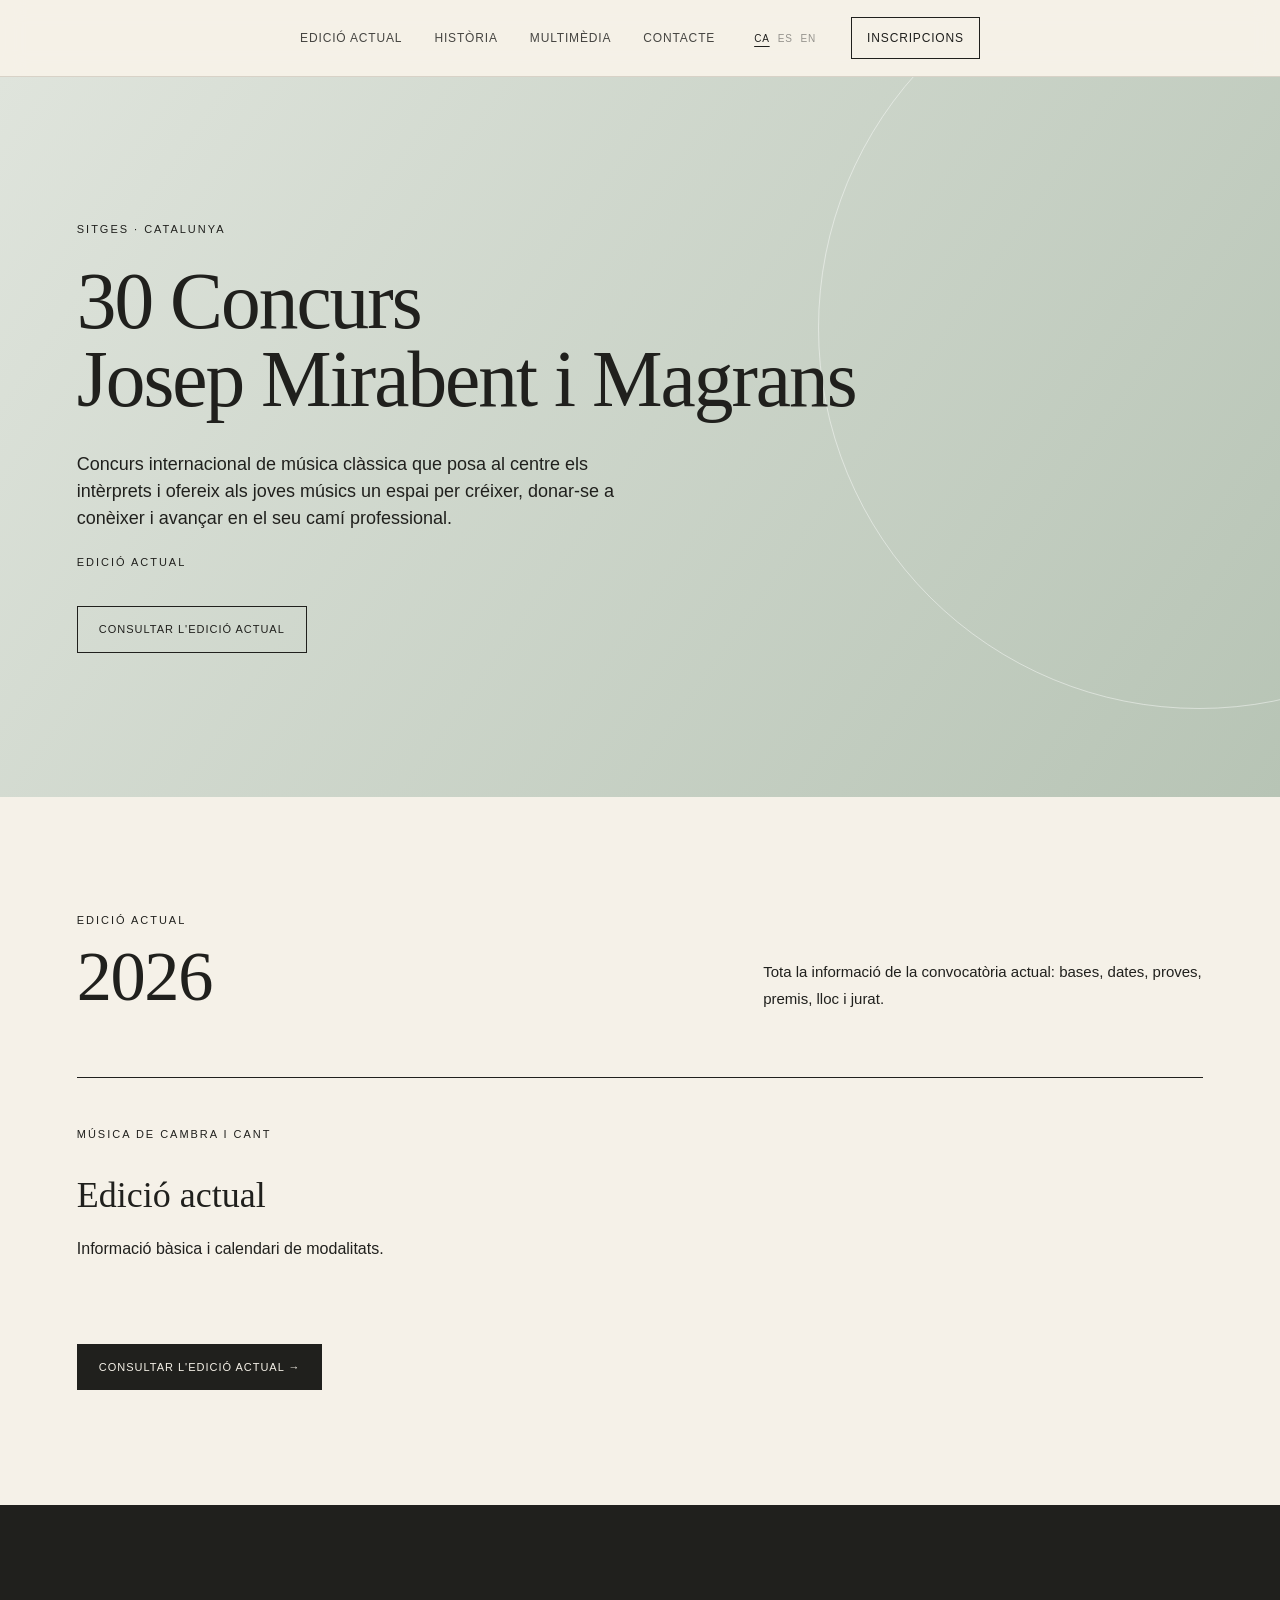
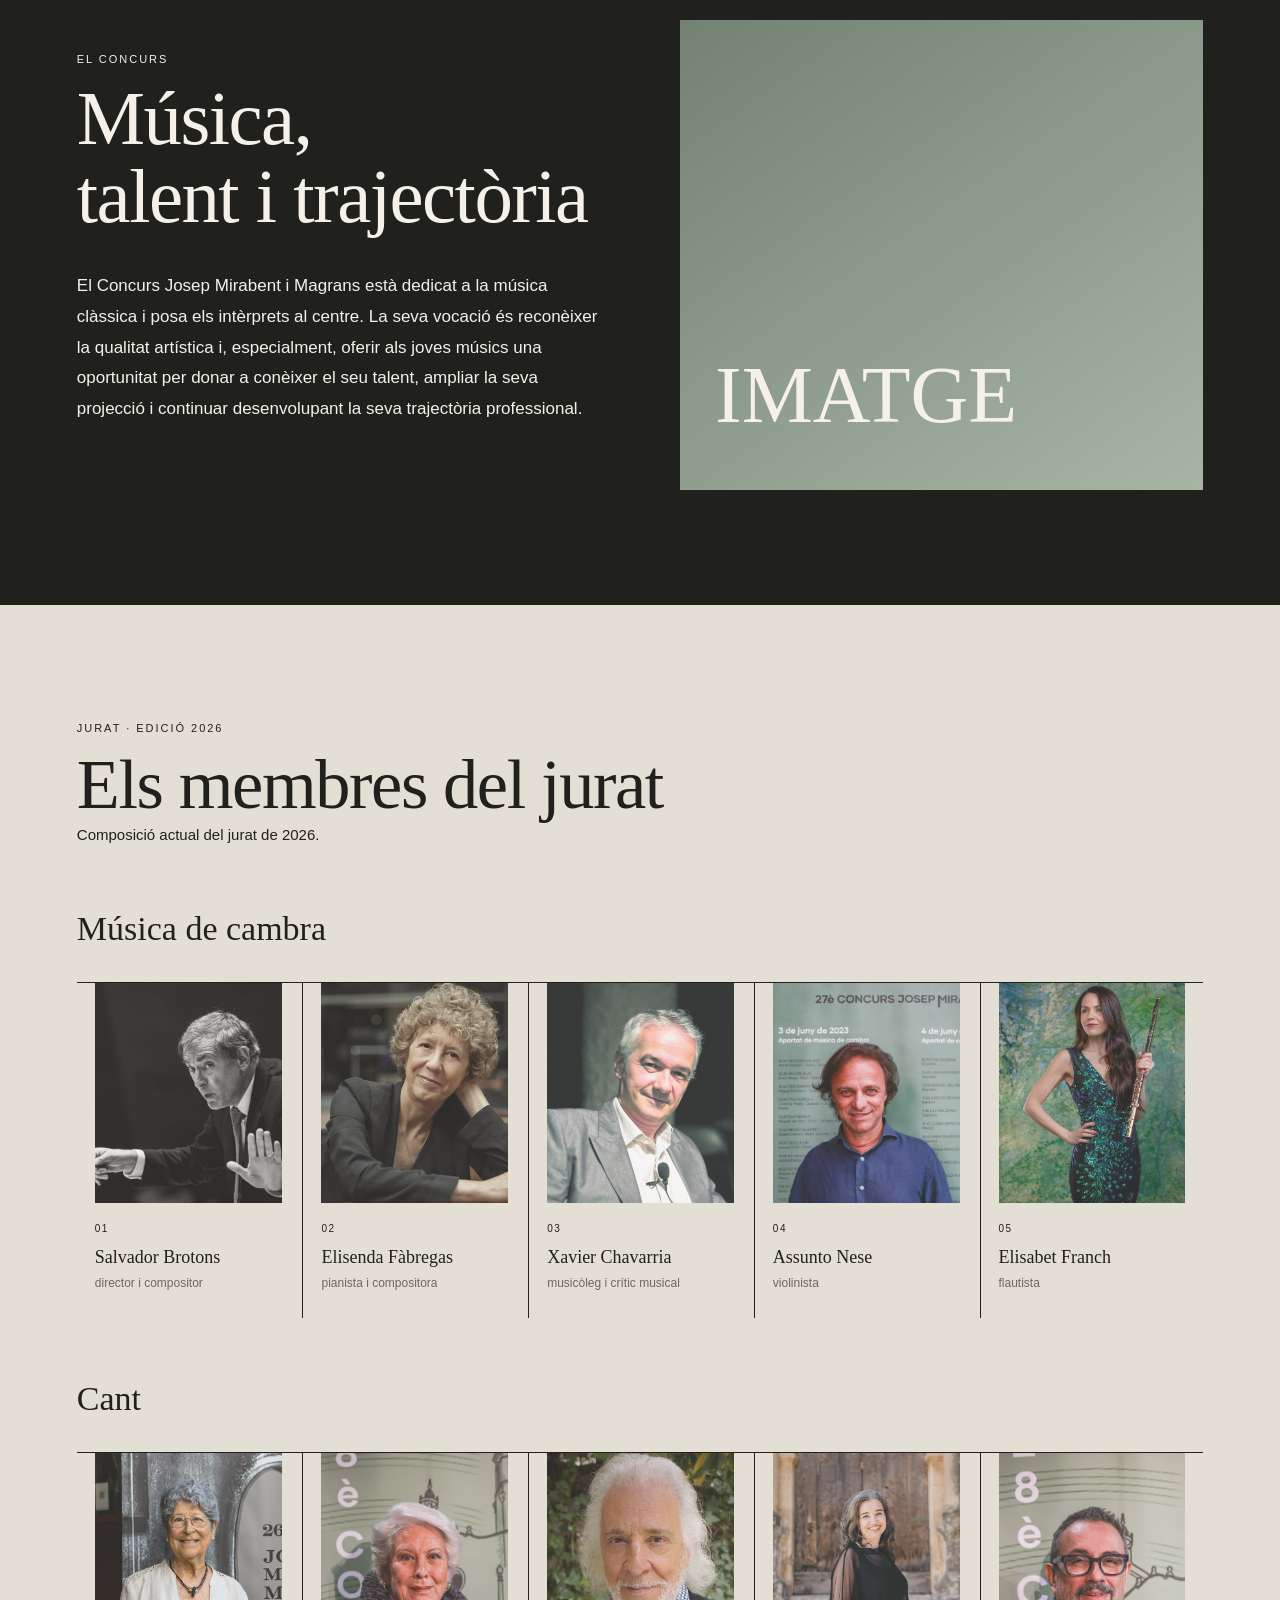
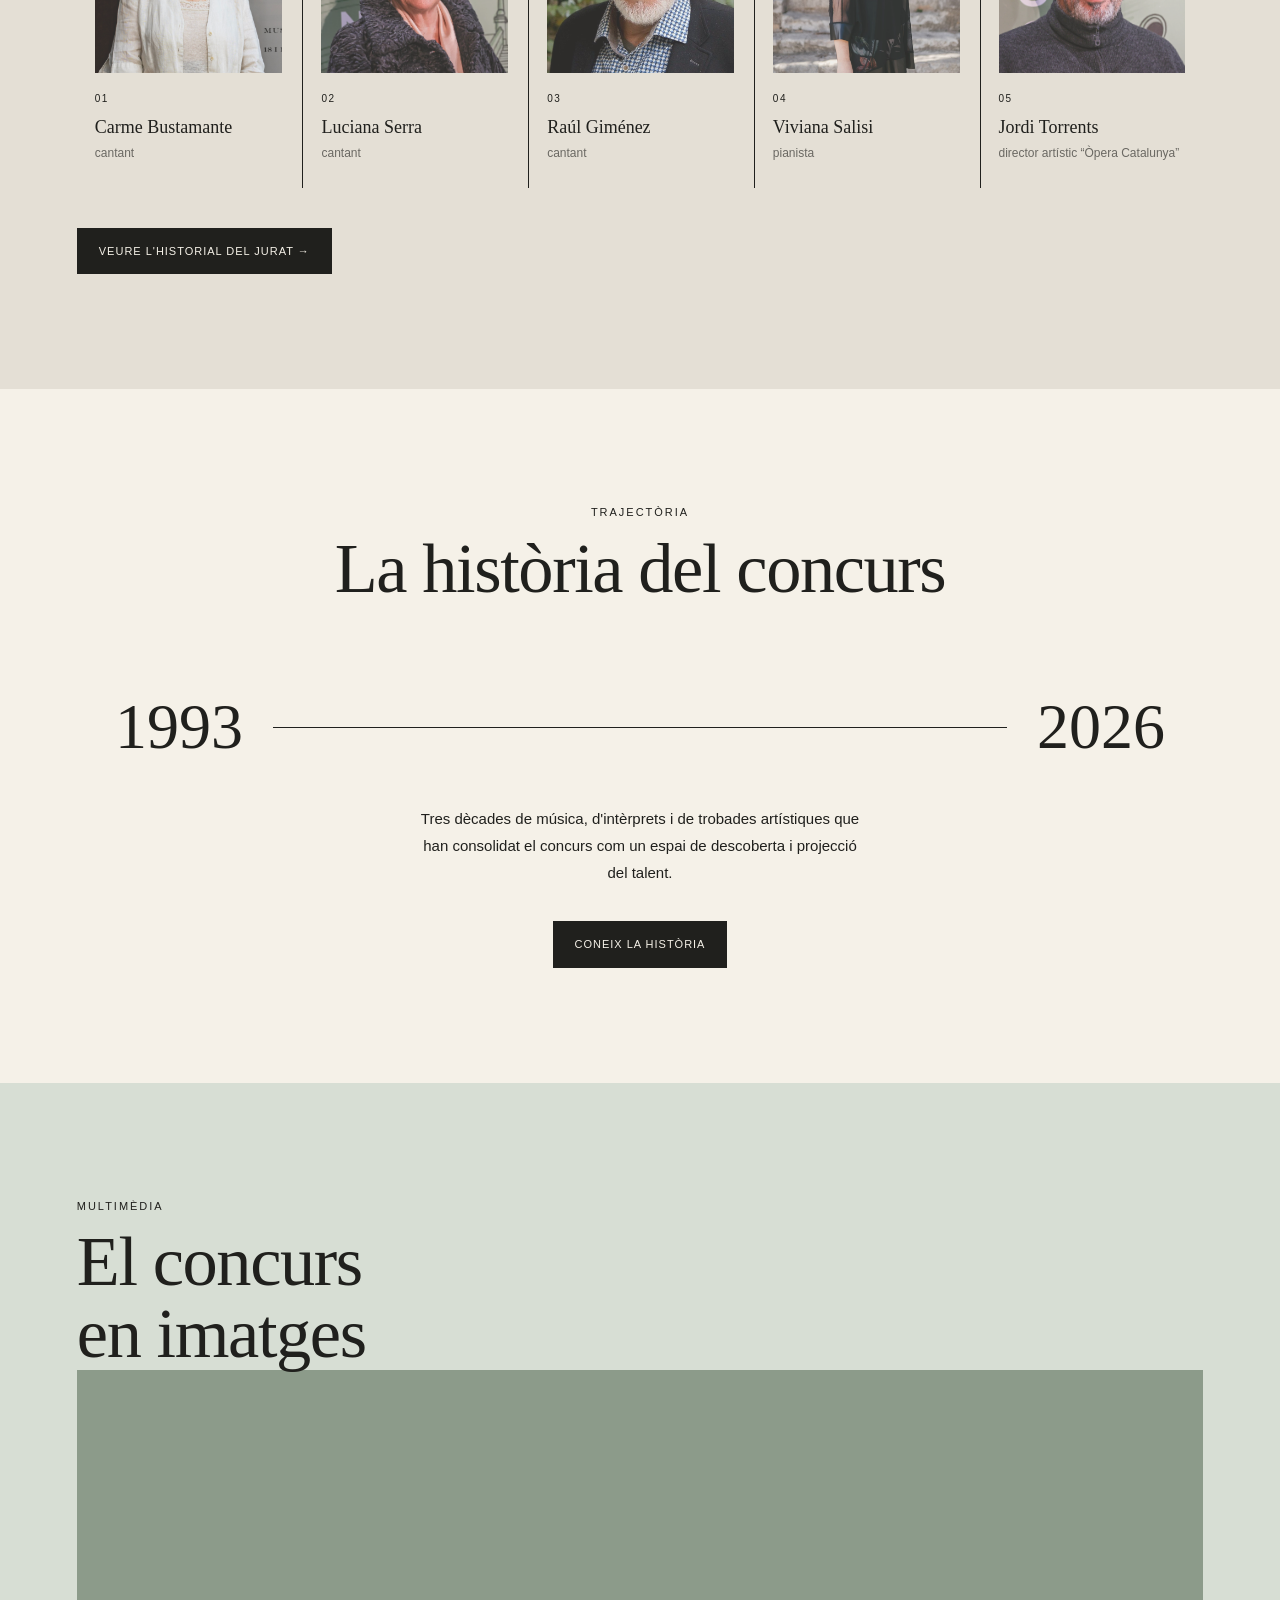
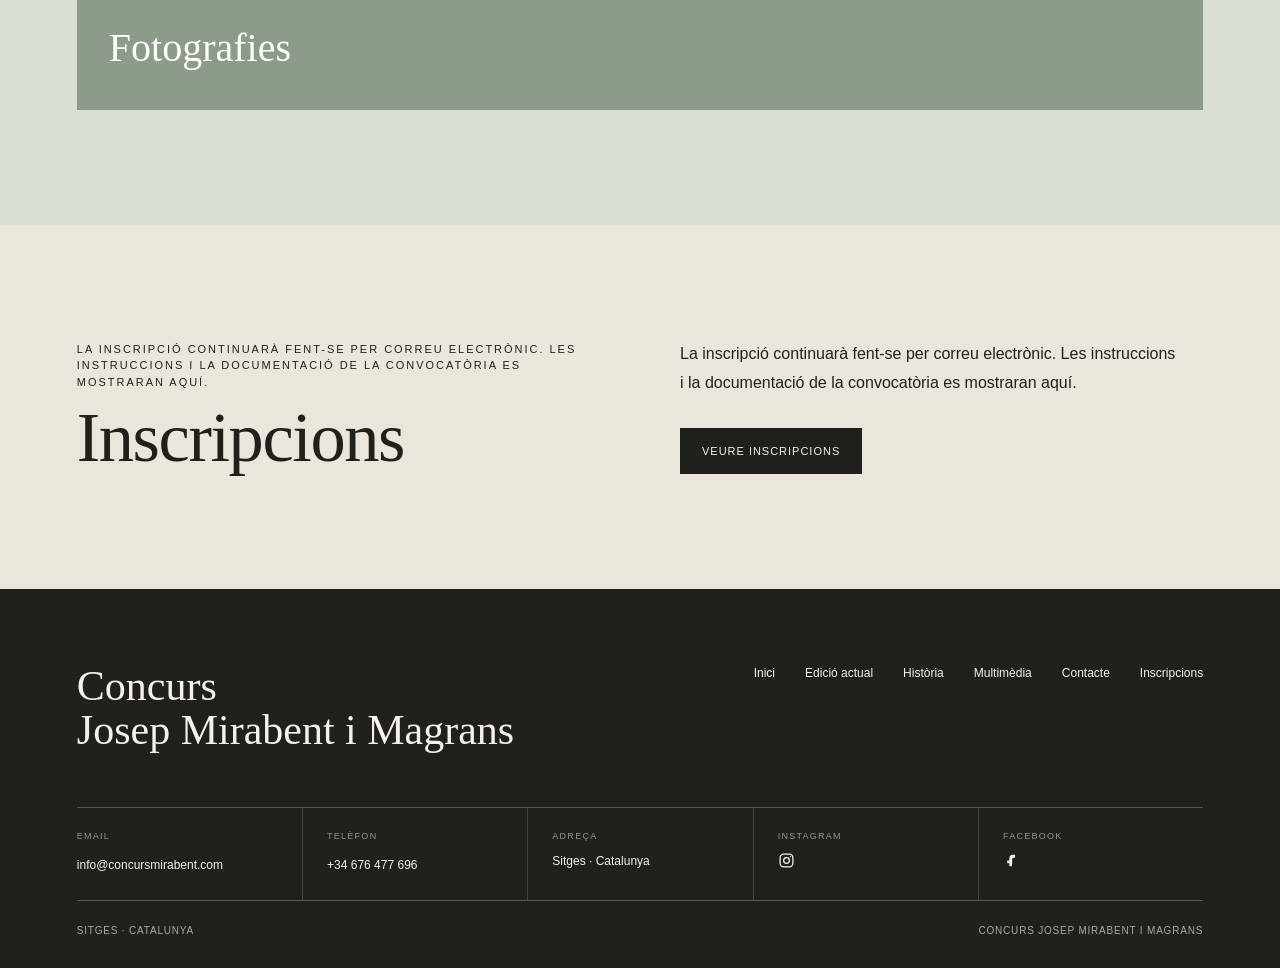
==== commit 52489584: "Translate existing registration paragraph on language change" ====
--- a/index.html
+++ b/index.html
@@ -1 +1 @@
-<!doctype html><html lang="ca"><head><meta charset="UTF-8"><meta name="viewport" content="width=device-width, initial-scale=1.0"><meta name="description" content="Concurs Josep Mirabent i Magrans — música de cambra i cant a Sitges."><title>Concurs Josep Mirabent i Magrans</title><link rel="preconnect" href="https://fonts.googleapis.com"><link rel="stylesheet" href="css/style.css"><style>.jury-home-note{max-width:560px;margin:0 0 55px;line-height:1.8;font-size:15px}.jury-home-group{margin-top:55px}.jury-home-group h3{font-family:'Playfair Display',Georgia,serif;font-size:34px;font-weight:400;margin-bottom:28px}.jury-home-grid{display:grid;grid-template-columns:repeat(5,1fr);gap:2px;border-top:1px solid #20201d}.jury-home-card{padding:0 18px 25px 0}.jury-home-card+.jury-home-card{border-left:1px solid #20201d;padding-left:18px}.jury-home-photo{width:100%;aspect-ratio:1/1;min-height:0;box-sizing:border-box;background:#d0d4cc;display:flex;align-items:center;justify-content:center;margin-bottom:18px;font-size:9px;letter-spacing:.14em;text-transform:uppercase;opacity:.8;overflow:hidden}.jury-home-photo img{width:100%;height:100%;object-fit:cover;display:block}.jury-home-photo img.carme-bustamante{object-position:5% center}.jury-home-photo img.assunto-nese{object-position:10% center}.jury-home-number{font-size:10px;letter-spacing:.15em;display:block;margin-bottom:8px}.jury-home-card strong{font-family:'Playfair Display',Georgia,serif;font-size:20px;font-weight:400}.jury-home-role{display:block;min-height:18px;margin-top:4px;font-size:12px;line-height:1.4;opacity:.62}.jury-home-link{margin-top:40px}@media(max-width:850px){.jury-home-grid{grid-template-columns:repeat(2,1fr)}.jury-home-card:nth-child(3){border-left:0;padding-left:0}.jury-home-card:nth-child(n+3){border-top:1px solid #20201d;padding-top:20px}}@media(max-width:480px){.jury-home-grid{grid-template-columns:1fr}.jury-home-card+.jury-home-card{border-left:0;padding-left:0;border-top:1px solid #20201d;padding-top:20px}}</style></head><body><header class="site-header" id="site-header"><nav class="nav container" aria-label="Navegació principal"><button class="menu-toggle" aria-label="Obrir menú" aria-expanded="false">☰</button><div class="nav-links"><a href="edicio.html">Edició actual</a><a href="historia.html">Història</a><a href="multimedia.html">Multimèdia</a><a href="contacte.html">Contacte</a><div class="language-switcher" aria-label="Idioma"><button type="button" data-lang="ca" class="active">CA</button><button type="button" data-lang="es">ES</button><button type="button" data-lang="en">EN</button></div><a class="nav-cta" href="inscripcions.html">Inscripcions</a></div></nav></header><main><section class="hero" id="concurs"><div class="container hero-inner"><p class="eyebrow">Sitges · Catalunya</p><h1>30 Concurs <br>Josep Mirabent i Magrans</h1><p class="hero-subtitle">Concurs internacional de música clàssica que posa al centre els intèrprets i ofereix als joves músics un espai per créixer, donar-se a conèixer i avançar en el seu camí professional.</p><p class="hero-edition">Edició actual</p><div class="hero-actions"><a class="button" href="edicio.html">Consultar l'edició actual</a></div></div></section><section class="section edition" id="edicio"><div class="container"><div class="section-heading"><div><p class="section-label">Edició actual</p><h2>2026</h2></div><p class="section-intro">Tota la informació de la convocatòria actual: bases, dates, proves, premis, lloc i jurat.</p></div><div class="edition-grid"><article class="edition-card"><p class="card-label">Música de cambra i Cant</p><h3>Edició actual</h3><p>Informació bàsica i calendari de modalitats.</p></article></div><a class="button button-dark section-button" href="edicio.html">Consultar l'edició actual →</a></div></section><section class="section about" id="concurs-info"><div class="container about-grid"><div><p class="section-label">El concurs</p><h2>Música,<br>talent i trajectòria</h2><p class="large-text">El Concurs Josep Mirabent i Magrans està dedicat a la música clàssica i posa els intèrprets al centre. La seva vocació és reconèixer la qualitat artística i, especialment, oferir als joves músics una oportunitat per donar a conèixer el seu talent, ampliar la seva projecció i continuar desenvolupant la seva trajectòria professional.</p></div><div class="about-mark image-slot" aria-label="Espai reservat per a una imatge del concurs"><span>IMATGE</span></div></div></section><section class="section jury" id="jurat"><div class="container"><p class="section-label">Jurat · Edició 2026</p><h2>Els membres del jurat</h2><p class="jury-home-note">Composició actual del jurat de 2026.</p><div class="jury-home-group"><h3>Música de cambra</h3><div class="jury-home-grid"><article class="jury-home-card"><div class="jury-home-photo"><img src="images/jurat/actual/cambra/Captura%20de%20pantalla%202026-09-12%20a%20les%2022.30.31.png" alt="Salvador Brotons"></div><span class="jury-home-number">01</span><strong>Salvador Brotons</strong><span class="jury-home-role">director i compositor</span></article><article class="jury-home-card"><div class="jury-home-photo"><img src="images/jurat/actual/cambra/elisenda_fabregas_4.jpeg" alt="Elisenda Fàbregas"></div><span class="jury-home-number">02</span><strong>Elisenda Fàbregas</strong><span class="jury-home-role">pianista i compositora</span></article><article class="jury-home-card"><div class="jury-home-photo"><img src="images/jurat/actual/cambra/xavier-chavarria_1%20(1)-min.jpeg" alt="Xavier Chavarria"></div><span class="jury-home-number">03</span><strong>Xavier Chavarria</strong><span class="jury-home-role">musicòleg i crític musical</span></article><article class="jury-home-card"><div class="jury-home-photo"><img class="assunto-nese" src="images/jurat/actual/cambra/assunto_nese_2-min.jpeg" alt="Assunto Nese"></div><span class="jury-home-number">04</span><strong>Assunto Nese</strong><span class="jury-home-role">violinista</span></article><article class="jury-home-card"><div class="jury-home-photo"><img src="images/jurat/actual/cambra/elisabet_franch2.jpg" alt="Elisabet Franch"></div><span class="jury-home-number">05</span><strong>Elisabet Franch</strong><span class="jury-home-role">flautista</span></article></div></div><div class="jury-home-group"><h3>Cant</h3><div class="jury-home-grid"><article class="jury-home-card"><div class="jury-home-photo"><img class="carme-bustamante" src="images/jurat/actual/cant/carme%20bustamante_1%20(1)-min.jpeg" alt="Carme Bustamante"></div><span class="jury-home-number">01</span><strong>Carme Bustamante</strong><span class="jury-home-role">cantant</span></article><article class="jury-home-card"><div class="jury-home-photo"><img src="images/jurat/actual/cant/Captura%20de%20pantalla%202026-09-12%20a%20les%2022.38.30.png" alt="Luciana Serra"></div><span class="jury-home-number">02</span><strong>Luciana Serra</strong><span class="jury-home-role">cantant</span></article><article class="jury-home-card"><div class="jury-home-photo"><img src="images/jurat/actual/cant/raul%20gimenez_1.jpg" alt="Raúl Giménez"></div><span class="jury-home-number">03</span><strong>Raúl Giménez</strong><span class="jury-home-role">cantant</span></article><article class="jury-home-card"><div class="jury-home-photo"><img src="images/jurat/actual/cant/foto_viviana.jpg" alt="Viviana Salisi"></div><span class="jury-home-number">04</span><strong>Viviana Salisi</strong><span class="jury-home-role">pianista</span></article><article class="jury-home-card"><div class="jury-home-photo"><img class="jordi-torrents" src="images/jurat/actual/cant/Captura%20de%20pantalla%202026-09-12%20a%20les%2022.22.48.png" alt="Jordi Torrents"></div><span class="jury-home-number">05</span><strong>Jordi Torrents</strong><span class="jury-home-role">director artístic “Òpera Catalunya”</span></article></div></div><a class="button button-dark section-button jury-home-link" href="historia/historial-jurat.html">Veure l'historial del jurat →</a></div></section><section class="section history" id="historia"><div class="container history-inner"><p class="section-label">Trajectòria</p><h2>La història del concurs</h2><div class="timeline"><span>1993</span><i></i><span>2026</span></div><p class="section-intro centered">Tres dècades de música, d'intèrprets i de trobades artístiques que han consolidat el concurs com un espai de descoberta i projecció del talent.</p><a class="button button-dark section-button" href="historia.html">Coneix la història</a></div></section><section class="section media" id="multimedia"><div class="container"><p class="section-label">Multimèdia</p><h2>El concurs<br>en imatges</h2><a href="multimedia.html#fotografies" class="media-card image-slot"><span>Fotografies</span></a></div></section><section class="section registration" id="inscripcions"><div class="container registration-inner"><div><p class="section-label">Participa</p><h2>Inscripcions</h2></div><div><p>La inscripció continuarà fent-se per correu electrònic. Les instruccions i la documentació de la convocatòria es mostraran aquí.</p><a class="button button-dark" href="inscripcions.html">Veure inscripcions</a></div></div></section></main><footer class="footer" id="contacte"><div class="container footer-top"><div><h2>Concurs<br>Josep Mirabent i Magrans</h2></div><div class="footer-links"><a href="index.html">Inici</a><a href="edicio.html">Edició actual</a><a href="historia.html">Història</a><a href="multimedia.html">Multimèdia</a><a href="contacte.html">Contacte</a><a href="inscripcions.html">Inscripcions</a></div></div><div class="container footer-contact"><div><span>Email</span><a href="mailto:info@concursmirabent.com">info@concursmirabent.com</a></div><div><span>Telèfon</span><a href="tel:+34676477696">+34 676 477 696</a></div><div><span>Adreça</span><p>Sitges · Catalunya</p></div><div class="footer-social"><span>Instagram</span><a href="https://www.instagram.com/concurs_mirabent_magrans/" target="_blank" rel="noopener noreferrer" aria-label="Instagram"><svg viewBox="0 0 24 24" aria-hidden="true"><rect x="3" y="3" width="18" height="18" rx="5" fill="none" stroke="currentColor" stroke-width="1.8"/><circle cx="12" cy="12" r="4" fill="none" stroke="currentColor" stroke-width="1.8"/><circle cx="17.5" cy="6.5" r="1" fill="currentColor"/></svg></a></div><div class="footer-social"><span>Facebook</span><a href="https://www.facebook.com/concursjmm/" target="_blank" rel="noopener noreferrer" aria-label="Facebook"><svg viewBox="0 0 24 24" aria-hidden="true"><path d="M14 8h3V4h-3c-3.3 0-5 1.9-5 5v3H6v3h4v4h4v-4h3.2l.8-4H13V9c0-.7.3-1 1-1Z" fill="currentColor"/></svg></a></div></div><div class="container footer-bottom"><span>Sitges · Catalunya</span><span>Concurs Josep Mirabent i Magrans</span></div></footer><script src="js/script.js"></script></body></html>+<!doctype html><html lang="ca"><head><meta charset="UTF-8"><meta name="viewport" content="width=device-width, initial-scale=1.0"><meta name="description" content="Concurs Josep Mirabent i Magrans — música de cambra i cant a Sitges."><title>Concurs Josep Mirabent i Magrans</title><link rel="preconnect" href="https://fonts.googleapis.com"><link rel="stylesheet" href="css/style.css"><style>.jury-home-note{max-width:560px;margin:0 0 55px;line-height:1.8;font-size:15px}.jury-home-group{margin-top:55px}.jury-home-group h3{font-family:'Playfair Display',Georgia,serif;font-size:34px;font-weight:400;margin-bottom:28px}.jury-home-grid{display:grid;grid-template-columns:repeat(5,1fr);gap:2px;border-top:1px solid #20201d}.jury-home-card{padding:0 18px 25px 0}.jury-home-card+.jury-home-card{border-left:1px solid #20201d;padding-left:18px}.jury-home-photo{width:100%;aspect-ratio:1/1;min-height:0;box-sizing:border-box;background:#d0d4cc;display:flex;align-items:center;justify-content:center;margin-bottom:18px;font-size:9px;letter-spacing:.14em;text-transform:uppercase;opacity:.8;overflow:hidden}.jury-home-photo img{width:100%;height:100%;object-fit:cover;display:block}.jury-home-photo img.carme-bustamante{object-position:5% center}.jury-home-photo img.assunto-nese{object-position:10% center}.jury-home-number{font-size:10px;letter-spacing:.15em;display:block;margin-bottom:8px}.jury-home-card strong{font-family:'Playfair Display',Georgia,serif;font-size:20px;font-weight:400}.jury-home-role{display:block;min-height:18px;margin-top:4px;font-size:12px;line-height:1.4;opacity:.62}.jury-home-link{margin-top:40px}@media(max-width:850px){.jury-home-grid{grid-template-columns:repeat(2,1fr)}.jury-home-card:nth-child(3){border-left:0;padding-left:0}.jury-home-card:nth-child(n+3){border-top:1px solid #20201d;padding-top:20px}}@media(max-width:480px){.jury-home-grid{grid-template-columns:1fr}.jury-home-card+.jury-home-card{border-left:0;padding-left:0;border-top:1px solid #20201d;padding-top:20px}}</style></head><body><header class="site-header" id="site-header"><nav class="nav container" aria-label="Navegació principal"><button class="menu-toggle" aria-label="Obrir menú" aria-expanded="false">☰</button><div class="nav-links"><a href="edicio.html">Edició actual</a><a href="historia.html">Història</a><a href="multimedia.html">Multimèdia</a><a href="contacte.html">Contacte</a><div class="language-switcher" aria-label="Idioma"><button type="button" data-lang="ca" class="active">CA</button><button type="button" data-lang="es">ES</button><button type="button" data-lang="en">EN</button></div><a class="nav-cta" href="inscripcions.html">Inscripcions</a></div></nav></header><main><section class="hero" id="concurs"><div class="container hero-inner"><p class="eyebrow">Sitges · Catalunya</p><h1>30 Concurs <br>Josep Mirabent i Magrans</h1><p class="hero-subtitle">Concurs internacional de música clàssica que posa al centre els intèrprets i ofereix als joves músics un espai per créixer, donar-se a conèixer i avançar en el seu camí professional.</p><p class="hero-edition">Edició actual</p><div class="hero-actions"><a class="button" href="edicio.html">Consultar l'edició actual</a></div></div></section><section class="section edition" id="edicio"><div class="container"><div class="section-heading"><div><p class="section-label">Edició actual</p><h2>2026</h2></div><p class="section-intro">Tota la informació de la convocatòria actual: bases, dates, proves, premis, lloc i jurat.</p></div><div class="edition-grid"><article class="edition-card"><p class="card-label">Música de cambra i Cant</p><h3>Edició actual</h3><p>Informació bàsica i calendari de modalitats.</p></article></div><a class="button button-dark section-button" href="edicio.html">Consultar l'edició actual →</a></div></section><section class="section about" id="concurs-info"><div class="container about-grid"><div><p class="section-label">El concurs</p><h2>Música,<br>talent i trajectòria</h2><p class="large-text">El Concurs Josep Mirabent i Magrans està dedicat a la música clàssica i posa els intèrprets al centre. La seva vocació és reconèixer la qualitat artística i, especialment, oferir als joves músics una oportunitat per donar a conèixer el seu talent, ampliar la seva projecció i continuar desenvolupant la seva trajectòria professional.</p></div><div class="about-mark image-slot" aria-label="Espai reservat per a una imatge del concurs"><span>IMATGE</span></div></div></section><section class="section jury" id="jurat"><div class="container"><p class="section-label">Jurat · Edició 2026</p><h2>Els membres del jurat</h2><p class="jury-home-note">Composició actual del jurat de 2026.</p><div class="jury-home-group"><h3>Música de cambra</h3><div class="jury-home-grid"><article class="jury-home-card"><div class="jury-home-photo"><img src="images/jurat/actual/cambra/Captura%20de%20pantalla%202026-09-12%20a%20les%2022.30.31.png" alt="Salvador Brotons"></div><span class="jury-home-number">01</span><strong>Salvador Brotons</strong><span class="jury-home-role">director i compositor</span></article><article class="jury-home-card"><div class="jury-home-photo"><img src="images/jurat/actual/cambra/elisenda_fabregas_4.jpeg" alt="Elisenda Fàbregas"></div><span class="jury-home-number">02</span><strong>Elisenda Fàbregas</strong><span class="jury-home-role">pianista i compositora</span></article><article class="jury-home-card"><div class="jury-home-photo"><img src="images/jurat/actual/cambra/xavier-chavarria_1%20(1)-min.jpeg" alt="Xavier Chavarria"></div><span class="jury-home-number">03</span><strong>Xavier Chavarria</strong><span class="jury-home-role">musicòleg i crític musical</span></article><article class="jury-home-card"><div class="jury-home-photo"><img class="assunto-nese" src="images/jurat/actual/cambra/assunto_nese_2-min.jpeg" alt="Assunto Nese"></div><span class="jury-home-number">04</span><strong>Assunto Nese</strong><span class="jury-home-role">violinista</span></article><article class="jury-home-card"><div class="jury-home-photo"><img src="images/jurat/actual/cambra/elisabet_franch2.jpg" alt="Elisabet Franch"></div><span class="jury-home-number">05</span><strong>Elisabet Franch</strong><span class="jury-home-role">flautista</span></article></div></div><div class="jury-home-group"><h3>Cant</h3><div class="jury-home-grid"><article class="jury-home-card"><div class="jury-home-photo"><img class="carme-bustamante" src="images/jurat/actual/cant/carme%20bustamante_1%20(1)-min.jpeg" alt="Carme Bustamante"></div><span class="jury-home-number">01</span><strong>Carme Bustamante</strong><span class="jury-home-role">cantant</span></article><article class="jury-home-card"><div class="jury-home-photo"><img src="images/jurat/actual/cant/Captura%20de%20pantalla%202026-09-12%20a%20les%2022.38.30.png" alt="Luciana Serra"></div><span class="jury-home-number">02</span><strong>Luciana Serra</strong><span class="jury-home-role">cantant</span></article><article class="jury-home-card"><div class="jury-home-photo"><img src="images/jurat/actual/cant/raul%20gimenez_1.jpg" alt="Raúl Giménez"></div><span class="jury-home-number">03</span><strong>Raúl Giménez</strong><span class="jury-home-role">cantant</span></article><article class="jury-home-card"><div class="jury-home-photo"><img src="images/jurat/actual/cant/foto_viviana.jpg" alt="Viviana Salisi"></div><span class="jury-home-number">04</span><strong>Viviana Salisi</strong><span class="jury-home-role">pianista</span></article><article class="jury-home-card"><div class="jury-home-photo"><img class="jordi-torrents" src="images/jurat/actual/cant/Captura%20de%20pantalla%202026-09-12%20a%20les%2022.22.48.png" alt="Jordi Torrents"></div><span class="jury-home-number">05</span><strong>Jordi Torrents</strong><span class="jury-home-role">director artístic “Òpera Catalunya”</span></article></div></div><a class="button button-dark section-button jury-home-link" href="historia/historial-jurat.html">Veure l'historial del jurat →</a></div></section><section class="section history" id="historia"><div class="container history-inner"><p class="section-label">Trajectòria</p><h2>La història del concurs</h2><div class="timeline"><span>1993</span><i></i><span>2026</span></div><p class="section-intro centered">Tres dècades de música, d'intèrprets i de trobades artístiques que han consolidat el concurs com un espai de descoberta i projecció del talent.</p><a class="button button-dark section-button" href="historia.html">Coneix la història</a></div></section><section class="section media" id="multimedia"><div class="container"><p class="section-label">Multimèdia</p><h2>El concurs<br>en imatges</h2><a href="multimedia.html#fotografies" class="media-card image-slot"><span>Fotografies</span></a></div></section><section class="section registration" id="inscripcions"><div class="container registration-inner"><div><p class="section-label">Participa</p><h2>Inscripcions</h2></div><div><p>La inscripció continuarà fent-se per correu electrònic. Les instruccions i la documentació de la convocatòria es mostraran aquí.</p><a class="button button-dark" href="inscripcions.html">Veure inscripcions</a></div></div></section></main><footer class="footer" id="contacte"><div class="container footer-top"><div><h2>Concurs<br>Josep Mirabent i Magrans</h2></div><div class="footer-links"><a href="index.html">Inici</a><a href="edicio.html">Edició actual</a><a href="historia.html">Història</a><a href="multimedia.html">Multimèdia</a><a href="contacte.html">Contacte</a><a href="inscripcions.html">Inscripcions</a></div></div><div class="container footer-contact"><div><span>Email</span><a href="mailto:info@concursmirabent.com">info@concursmirabent.com</a></div><div><span>Telèfon</span><a href="tel:+34676477696">+34 676 477 696</a></div><div><span>Adreça</span><p>Sitges · Catalunya</p></div><div class="footer-social"><span>Instagram</span><a href="https://www.instagram.com/concurs_mirabent_magrans/" target="_blank" rel="noopener noreferrer" aria-label="Instagram"><svg viewBox="0 0 24 24" aria-hidden="true"><rect x="3" y="3" width="18" height="18" rx="5" fill="none" stroke="currentColor" stroke-width="1.8"/><circle cx="12" cy="12" r="4" fill="none" stroke="currentColor" stroke-width="1.8"/><circle cx="17.5" cy="6.5" r="1" fill="currentColor"/></svg></a></div><div class="footer-social"><span>Facebook</span><a href="https://www.facebook.com/concursjmm/" target="_blank" rel="noopener noreferrer" aria-label="Facebook"><svg viewBox="0 0 24 24" aria-hidden="true"><path d="M14 8h3V4h-3c-3.3 0-5 1.9-5 5v3H6v3h4v4h4v-4h3.2l.8-4H13V9c0-.7.3-1 1-1Z" fill="currentColor"/></svg></a></div></div><div class="container footer-bottom"><span>Sitges · Catalunya</span><span>Concurs Josep Mirabent i Magrans</span></div></footer><script src="js/script.js"></script><script src="js/index-registration-text-i18n.js"></script></body></html>
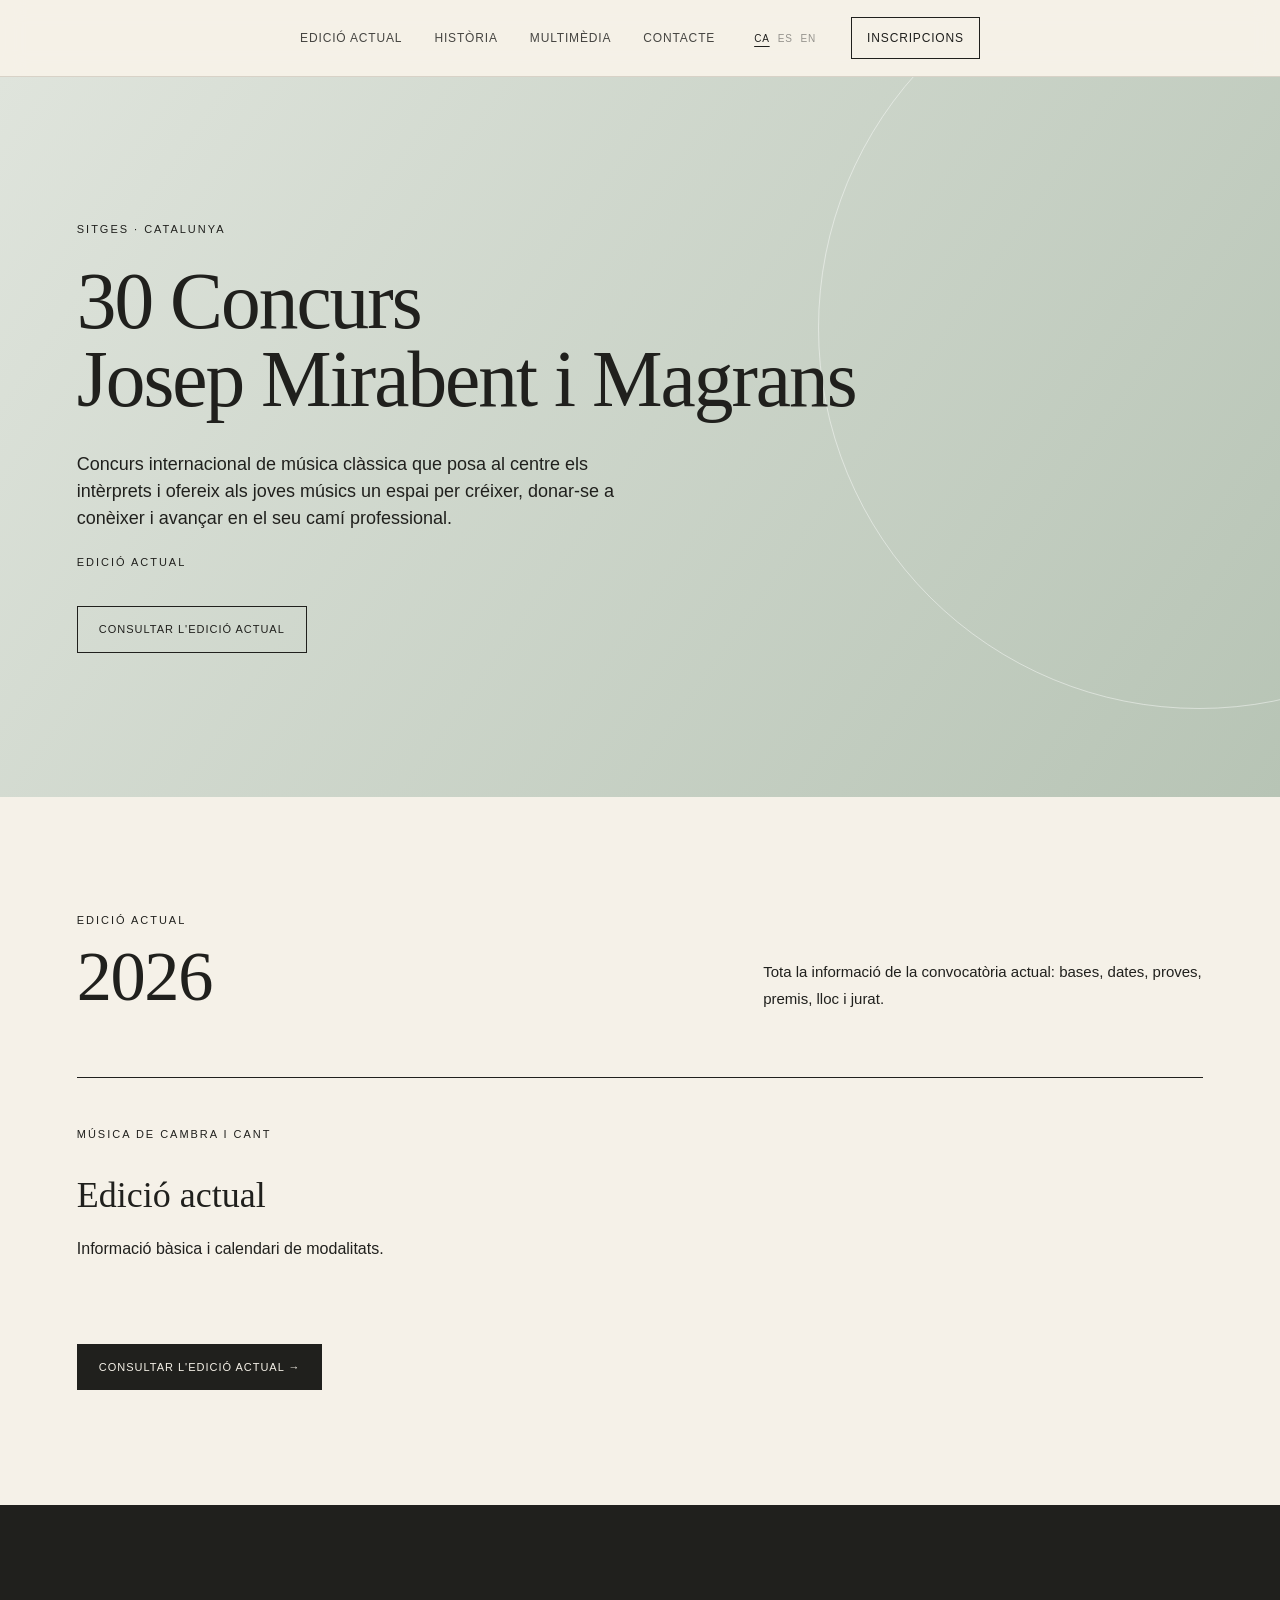
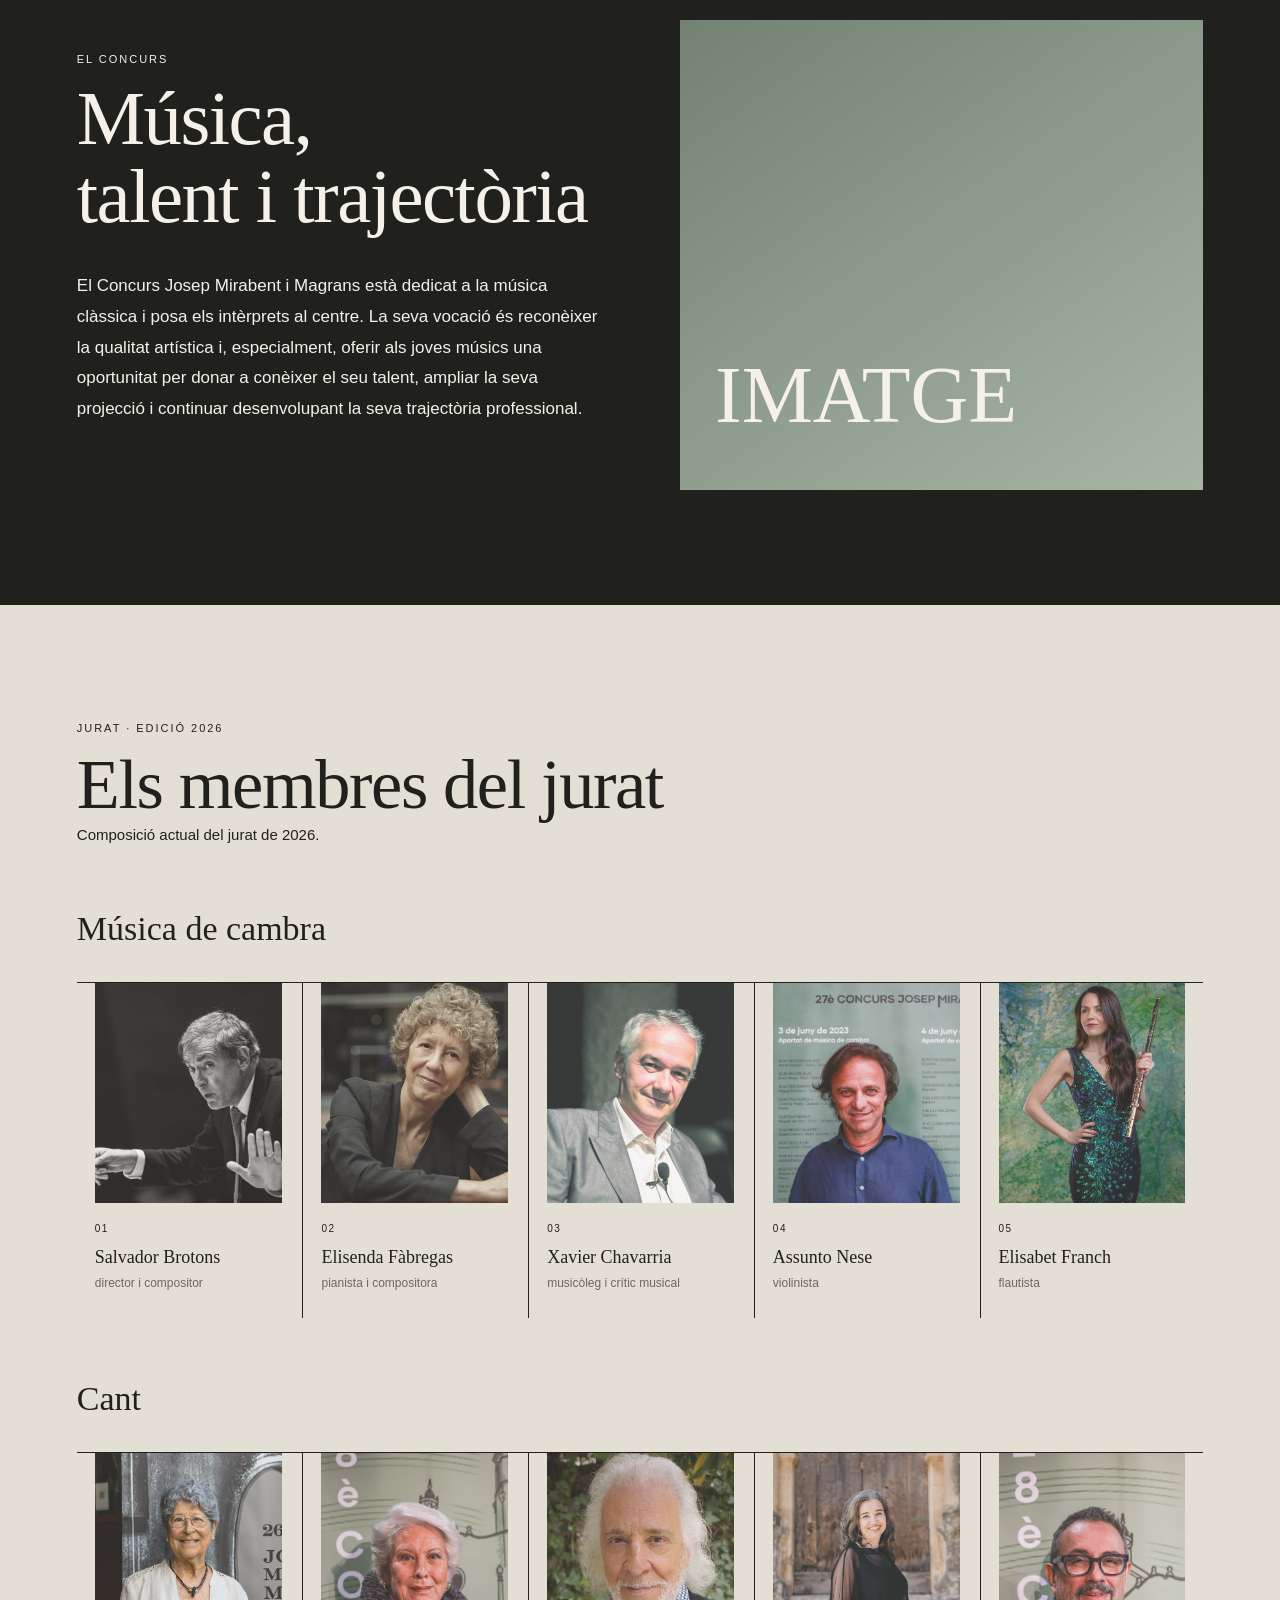
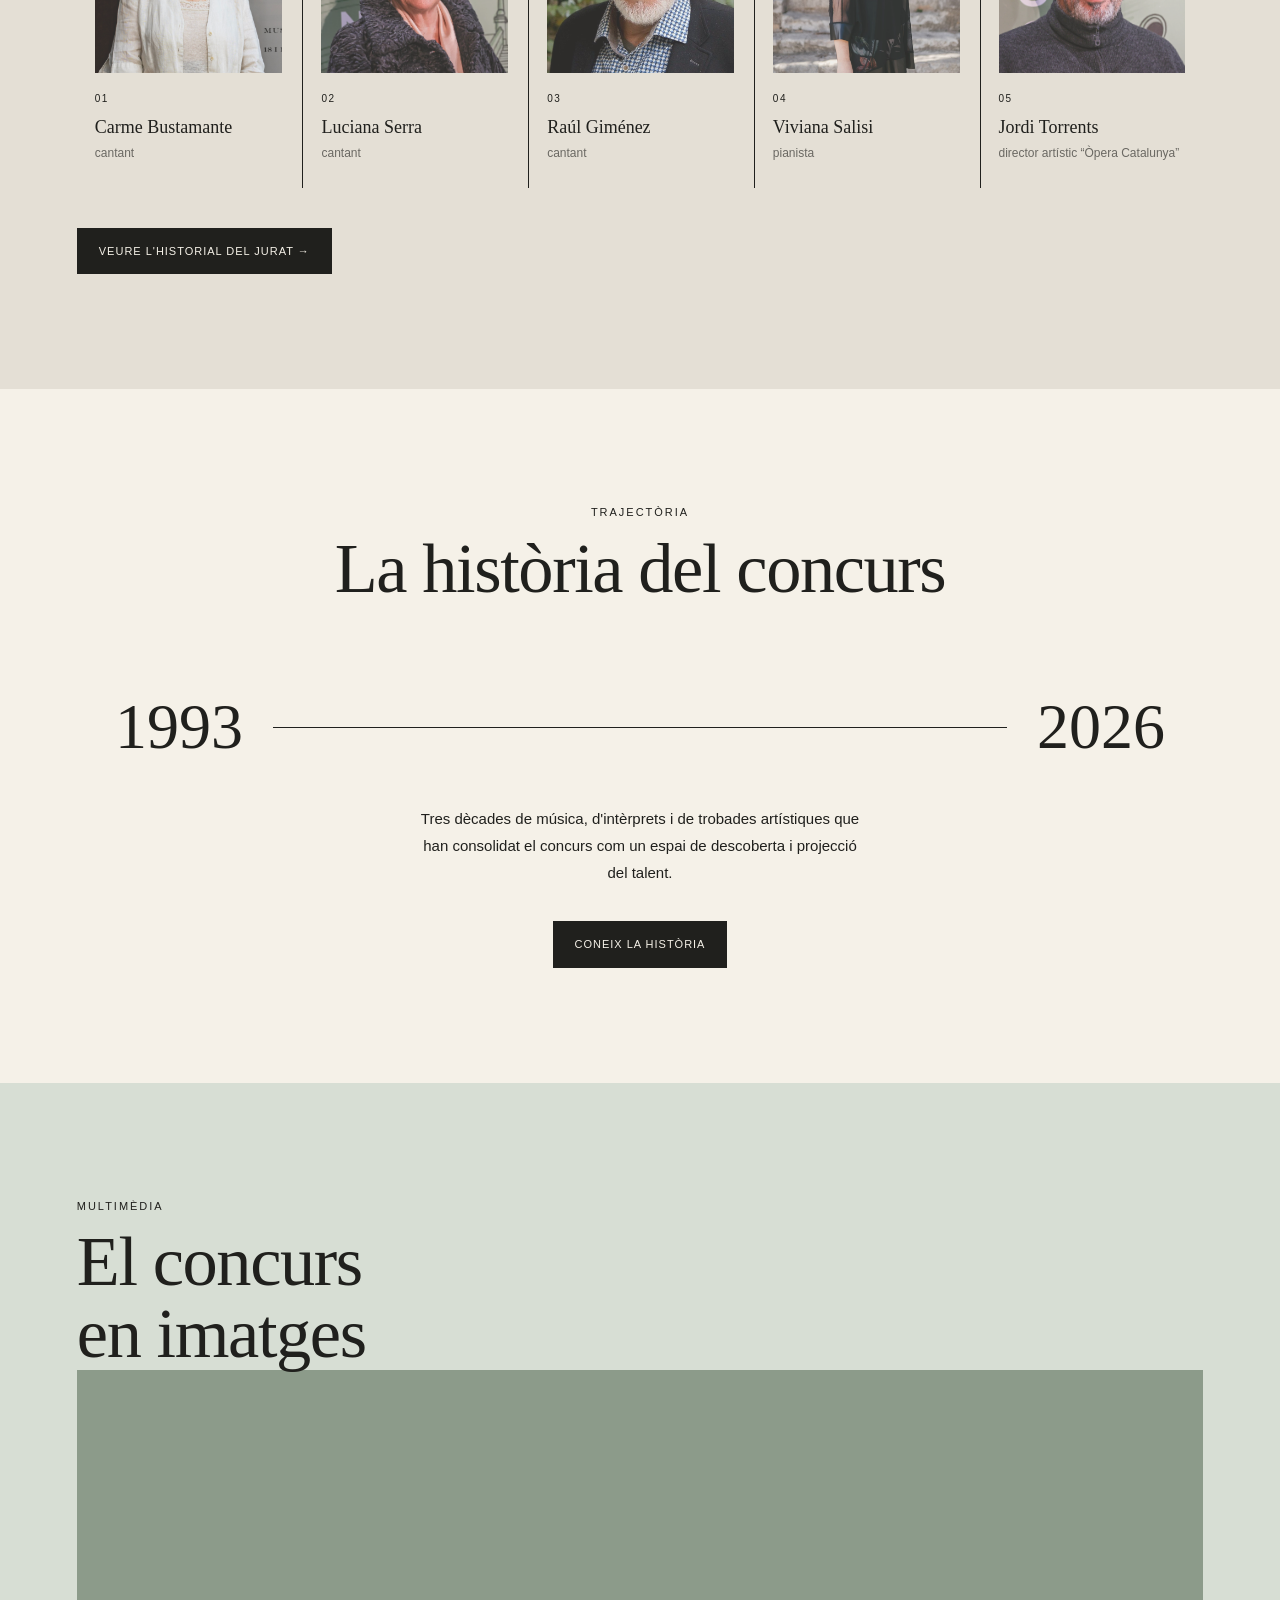
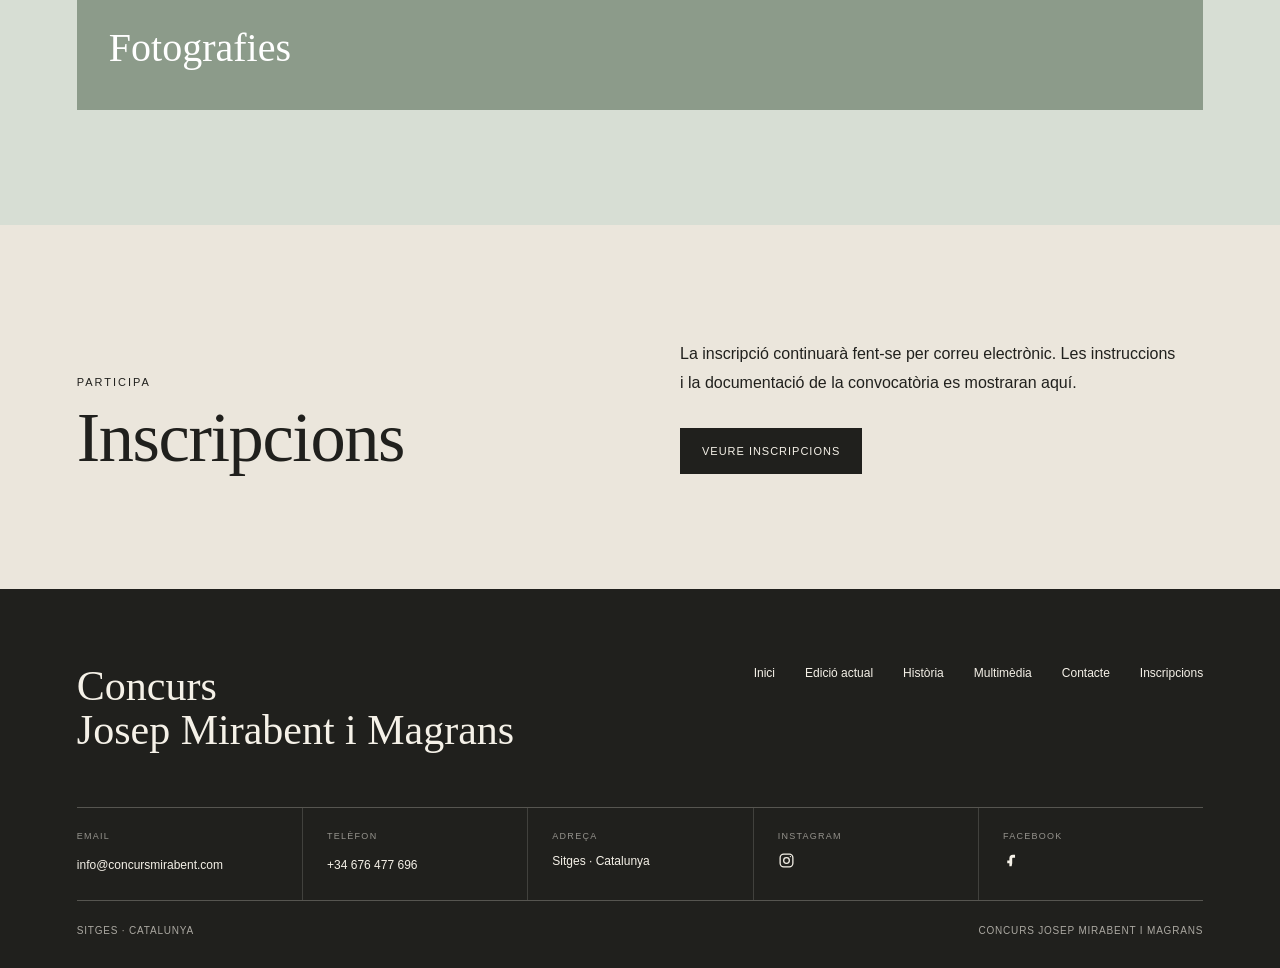
==== commit d59b0782: "Revertir últim canvi de traducció del text d'inscripcions" ====
--- a/index.html
+++ b/index.html
@@ -1 +1 @@
-<!doctype html><html lang="ca"><head><meta charset="UTF-8"><meta name="viewport" content="width=device-width, initial-scale=1.0"><meta name="description" content="Concurs Josep Mirabent i Magrans — música de cambra i cant a Sitges."><title>Concurs Josep Mirabent i Magrans</title><link rel="preconnect" href="https://fonts.googleapis.com"><link rel="stylesheet" href="css/style.css"><style>.jury-home-note{max-width:560px;margin:0 0 55px;line-height:1.8;font-size:15px}.jury-home-group{margin-top:55px}.jury-home-group h3{font-family:'Playfair Display',Georgia,serif;font-size:34px;font-weight:400;margin-bottom:28px}.jury-home-grid{display:grid;grid-template-columns:repeat(5,1fr);gap:2px;border-top:1px solid #20201d}.jury-home-card{padding:0 18px 25px 0}.jury-home-card+.jury-home-card{border-left:1px solid #20201d;padding-left:18px}.jury-home-photo{width:100%;aspect-ratio:1/1;min-height:0;box-sizing:border-box;background:#d0d4cc;display:flex;align-items:center;justify-content:center;margin-bottom:18px;font-size:9px;letter-spacing:.14em;text-transform:uppercase;opacity:.8;overflow:hidden}.jury-home-photo img{width:100%;height:100%;object-fit:cover;display:block}.jury-home-photo img.carme-bustamante{object-position:5% center}.jury-home-photo img.assunto-nese{object-position:10% center}.jury-home-number{font-size:10px;letter-spacing:.15em;display:block;margin-bottom:8px}.jury-home-card strong{font-family:'Playfair Display',Georgia,serif;font-size:20px;font-weight:400}.jury-home-role{display:block;min-height:18px;margin-top:4px;font-size:12px;line-height:1.4;opacity:.62}.jury-home-link{margin-top:40px}@media(max-width:850px){.jury-home-grid{grid-template-columns:repeat(2,1fr)}.jury-home-card:nth-child(3){border-left:0;padding-left:0}.jury-home-card:nth-child(n+3){border-top:1px solid #20201d;padding-top:20px}}@media(max-width:480px){.jury-home-grid{grid-template-columns:1fr}.jury-home-card+.jury-home-card{border-left:0;padding-left:0;border-top:1px solid #20201d;padding-top:20px}}</style></head><body><header class="site-header" id="site-header"><nav class="nav container" aria-label="Navegació principal"><button class="menu-toggle" aria-label="Obrir menú" aria-expanded="false">☰</button><div class="nav-links"><a href="edicio.html">Edició actual</a><a href="historia.html">Història</a><a href="multimedia.html">Multimèdia</a><a href="contacte.html">Contacte</a><div class="language-switcher" aria-label="Idioma"><button type="button" data-lang="ca" class="active">CA</button><button type="button" data-lang="es">ES</button><button type="button" data-lang="en">EN</button></div><a class="nav-cta" href="inscripcions.html">Inscripcions</a></div></nav></header><main><section class="hero" id="concurs"><div class="container hero-inner"><p class="eyebrow">Sitges · Catalunya</p><h1>30 Concurs <br>Josep Mirabent i Magrans</h1><p class="hero-subtitle">Concurs internacional de música clàssica que posa al centre els intèrprets i ofereix als joves músics un espai per créixer, donar-se a conèixer i avançar en el seu camí professional.</p><p class="hero-edition">Edició actual</p><div class="hero-actions"><a class="button" href="edicio.html">Consultar l'edició actual</a></div></div></section><section class="section edition" id="edicio"><div class="container"><div class="section-heading"><div><p class="section-label">Edició actual</p><h2>2026</h2></div><p class="section-intro">Tota la informació de la convocatòria actual: bases, dates, proves, premis, lloc i jurat.</p></div><div class="edition-grid"><article class="edition-card"><p class="card-label">Música de cambra i Cant</p><h3>Edició actual</h3><p>Informació bàsica i calendari de modalitats.</p></article></div><a class="button button-dark section-button" href="edicio.html">Consultar l'edició actual →</a></div></section><section class="section about" id="concurs-info"><div class="container about-grid"><div><p class="section-label">El concurs</p><h2>Música,<br>talent i trajectòria</h2><p class="large-text">El Concurs Josep Mirabent i Magrans està dedicat a la música clàssica i posa els intèrprets al centre. La seva vocació és reconèixer la qualitat artística i, especialment, oferir als joves músics una oportunitat per donar a conèixer el seu talent, ampliar la seva projecció i continuar desenvolupant la seva trajectòria professional.</p></div><div class="about-mark image-slot" aria-label="Espai reservat per a una imatge del concurs"><span>IMATGE</span></div></div></section><section class="section jury" id="jurat"><div class="container"><p class="section-label">Jurat · Edició 2026</p><h2>Els membres del jurat</h2><p class="jury-home-note">Composició actual del jurat de 2026.</p><div class="jury-home-group"><h3>Música de cambra</h3><div class="jury-home-grid"><article class="jury-home-card"><div class="jury-home-photo"><img src="images/jurat/actual/cambra/Captura%20de%20pantalla%202026-09-12%20a%20les%2022.30.31.png" alt="Salvador Brotons"></div><span class="jury-home-number">01</span><strong>Salvador Brotons</strong><span class="jury-home-role">director i compositor</span></article><article class="jury-home-card"><div class="jury-home-photo"><img src="images/jurat/actual/cambra/elisenda_fabregas_4.jpeg" alt="Elisenda Fàbregas"></div><span class="jury-home-number">02</span><strong>Elisenda Fàbregas</strong><span class="jury-home-role">pianista i compositora</span></article><article class="jury-home-card"><div class="jury-home-photo"><img src="images/jurat/actual/cambra/xavier-chavarria_1%20(1)-min.jpeg" alt="Xavier Chavarria"></div><span class="jury-home-number">03</span><strong>Xavier Chavarria</strong><span class="jury-home-role">musicòleg i crític musical</span></article><article class="jury-home-card"><div class="jury-home-photo"><img class="assunto-nese" src="images/jurat/actual/cambra/assunto_nese_2-min.jpeg" alt="Assunto Nese"></div><span class="jury-home-number">04</span><strong>Assunto Nese</strong><span class="jury-home-role">violinista</span></article><article class="jury-home-card"><div class="jury-home-photo"><img src="images/jurat/actual/cambra/elisabet_franch2.jpg" alt="Elisabet Franch"></div><span class="jury-home-number">05</span><strong>Elisabet Franch</strong><span class="jury-home-role">flautista</span></article></div></div><div class="jury-home-group"><h3>Cant</h3><div class="jury-home-grid"><article class="jury-home-card"><div class="jury-home-photo"><img class="carme-bustamante" src="images/jurat/actual/cant/carme%20bustamante_1%20(1)-min.jpeg" alt="Carme Bustamante"></div><span class="jury-home-number">01</span><strong>Carme Bustamante</strong><span class="jury-home-role">cantant</span></article><article class="jury-home-card"><div class="jury-home-photo"><img src="images/jurat/actual/cant/Captura%20de%20pantalla%202026-09-12%20a%20les%2022.38.30.png" alt="Luciana Serra"></div><span class="jury-home-number">02</span><strong>Luciana Serra</strong><span class="jury-home-role">cantant</span></article><article class="jury-home-card"><div class="jury-home-photo"><img src="images/jurat/actual/cant/raul%20gimenez_1.jpg" alt="Raúl Giménez"></div><span class="jury-home-number">03</span><strong>Raúl Giménez</strong><span class="jury-home-role">cantant</span></article><article class="jury-home-card"><div class="jury-home-photo"><img src="images/jurat/actual/cant/foto_viviana.jpg" alt="Viviana Salisi"></div><span class="jury-home-number">04</span><strong>Viviana Salisi</strong><span class="jury-home-role">pianista</span></article><article class="jury-home-card"><div class="jury-home-photo"><img class="jordi-torrents" src="images/jurat/actual/cant/Captura%20de%20pantalla%202026-09-12%20a%20les%2022.22.48.png" alt="Jordi Torrents"></div><span class="jury-home-number">05</span><strong>Jordi Torrents</strong><span class="jury-home-role">director artístic “Òpera Catalunya”</span></article></div></div><a class="button button-dark section-button jury-home-link" href="historia/historial-jurat.html">Veure l'historial del jurat →</a></div></section><section class="section history" id="historia"><div class="container history-inner"><p class="section-label">Trajectòria</p><h2>La història del concurs</h2><div class="timeline"><span>1993</span><i></i><span>2026</span></div><p class="section-intro centered">Tres dècades de música, d'intèrprets i de trobades artístiques que han consolidat el concurs com un espai de descoberta i projecció del talent.</p><a class="button button-dark section-button" href="historia.html">Coneix la història</a></div></section><section class="section media" id="multimedia"><div class="container"><p class="section-label">Multimèdia</p><h2>El concurs<br>en imatges</h2><a href="multimedia.html#fotografies" class="media-card image-slot"><span>Fotografies</span></a></div></section><section class="section registration" id="inscripcions"><div class="container registration-inner"><div><p class="section-label">Participa</p><h2>Inscripcions</h2></div><div><p>La inscripció continuarà fent-se per correu electrònic. Les instruccions i la documentació de la convocatòria es mostraran aquí.</p><a class="button button-dark" href="inscripcions.html">Veure inscripcions</a></div></div></section></main><footer class="footer" id="contacte"><div class="container footer-top"><div><h2>Concurs<br>Josep Mirabent i Magrans</h2></div><div class="footer-links"><a href="index.html">Inici</a><a href="edicio.html">Edició actual</a><a href="historia.html">Història</a><a href="multimedia.html">Multimèdia</a><a href="contacte.html">Contacte</a><a href="inscripcions.html">Inscripcions</a></div></div><div class="container footer-contact"><div><span>Email</span><a href="mailto:info@concursmirabent.com">info@concursmirabent.com</a></div><div><span>Telèfon</span><a href="tel:+34676477696">+34 676 477 696</a></div><div><span>Adreça</span><p>Sitges · Catalunya</p></div><div class="footer-social"><span>Instagram</span><a href="https://www.instagram.com/concurs_mirabent_magrans/" target="_blank" rel="noopener noreferrer" aria-label="Instagram"><svg viewBox="0 0 24 24" aria-hidden="true"><rect x="3" y="3" width="18" height="18" rx="5" fill="none" stroke="currentColor" stroke-width="1.8"/><circle cx="12" cy="12" r="4" fill="none" stroke="currentColor" stroke-width="1.8"/><circle cx="17.5" cy="6.5" r="1" fill="currentColor"/></svg></a></div><div class="footer-social"><span>Facebook</span><a href="https://www.facebook.com/concursjmm/" target="_blank" rel="noopener noreferrer" aria-label="Facebook"><svg viewBox="0 0 24 24" aria-hidden="true"><path d="M14 8h3V4h-3c-3.3 0-5 1.9-5 5v3H6v3h4v4h4v-4h3.2l.8-4H13V9c0-.7.3-1 1-1Z" fill="currentColor"/></svg></a></div></div><div class="container footer-bottom"><span>Sitges · Catalunya</span><span>Concurs Josep Mirabent i Magrans</span></div></footer><script src="js/script.js"></script><script src="js/index-registration-text-i18n.js"></script></body></html>
+<!doctype html><html lang="ca"><head><meta charset="UTF-8"><meta name="viewport" content="width=device-width, initial-scale=1.0"><meta name="description" content="Concurs Josep Mirabent i Magrans — música de cambra i cant a Sitges."><title>Concurs Josep Mirabent i Magrans</title><link rel="preconnect" href="https://fonts.googleapis.com"><link rel="stylesheet" href="css/style.css"><style>.jury-home-note{max-width:560px;margin:0 0 55px;line-height:1.8;font-size:15px}.jury-home-group{margin-top:55px}.jury-home-group h3{font-family:'Playfair Display',Georgia,serif;font-size:34px;font-weight:400;margin-bottom:28px}.jury-home-grid{display:grid;grid-template-columns:repeat(5,1fr);gap:2px;border-top:1px solid #20201d}.jury-home-card{padding:0 18px 25px 0}.jury-home-card+.jury-home-card{border-left:1px solid #20201d;padding-left:18px}.jury-home-photo{width:100%;aspect-ratio:1/1;min-height:0;box-sizing:border-box;background:#d0d4cc;display:flex;align-items:center;justify-content:center;margin-bottom:18px;font-size:9px;letter-spacing:.14em;text-transform:uppercase;opacity:.8;overflow:hidden}.jury-home-photo img{width:100%;height:100%;object-fit:cover;display:block}.jury-home-photo img.carme-bustamante{object-position:5% center}.jury-home-photo img.assunto-nese{object-position:10% center}.jury-home-number{font-size:10px;letter-spacing:.15em;display:block;margin-bottom:8px}.jury-home-card strong{font-family:'Playfair Display',Georgia,serif;font-size:20px;font-weight:400}.jury-home-role{display:block;min-height:18px;margin-top:4px;font-size:12px;line-height:1.4;opacity:.62}.jury-home-link{margin-top:40px}@media(max-width:850px){.jury-home-grid{grid-template-columns:repeat(2,1fr)}.jury-home-card:nth-child(3){border-left:0;padding-left:0}.jury-home-card:nth-child(n+3){border-top:1px solid #20201d;padding-top:20px}}@media(max-width:480px){.jury-home-grid{grid-template-columns:1fr}.jury-home-card+.jury-home-card{border-left:0;padding-left:0;border-top:1px solid #20201d;padding-top:20px}}</style></head><body><header class="site-header" id="site-header"><nav class="nav container" aria-label="Navegació principal"><button class="menu-toggle" aria-label="Obrir menú" aria-expanded="false">☰</button><div class="nav-links"><a href="edicio.html">Edició actual</a><a href="historia.html">Història</a><a href="multimedia.html">Multimèdia</a><a href="contacte.html">Contacte</a><div class="language-switcher" aria-label="Idioma"><button type="button" data-lang="ca" class="active">CA</button><button type="button" data-lang="es">ES</button><button type="button" data-lang="en">EN</button></div><a class="nav-cta" href="inscripcions.html">Inscripcions</a></div></nav></header><main><section class="hero" id="concurs"><div class="container hero-inner"><p class="eyebrow">Sitges · Catalunya</p><h1>30 Concurs <br>Josep Mirabent i Magrans</h1><p class="hero-subtitle">Concurs internacional de música clàssica que posa al centre els intèrprets i ofereix als joves músics un espai per créixer, donar-se a conèixer i avançar en el seu camí professional.</p><p class="hero-edition">Edició actual</p><div class="hero-actions"><a class="button" href="edicio.html">Consultar l'edició actual</a></div></div></section><section class="section edition" id="edicio"><div class="container"><div class="section-heading"><div><p class="section-label">Edició actual</p><h2>2026</h2></div><p class="section-intro">Tota la informació de la convocatòria actual: bases, dates, proves, premis, lloc i jurat.</p></div><div class="edition-grid"><article class="edition-card"><p class="card-label">Música de cambra i Cant</p><h3>Edició actual</h3><p>Informació bàsica i calendari de modalitats.</p></article></div><a class="button button-dark section-button" href="edicio.html">Consultar l'edició actual →</a></div></section><section class="section about" id="concurs-info"><div class="container about-grid"><div><p class="section-label">El concurs</p><h2>Música,<br>talent i trajectòria</h2><p class="large-text">El Concurs Josep Mirabent i Magrans està dedicat a la música clàssica i posa els intèrprets al centre. La seva vocació és reconèixer la qualitat artística i, especialment, oferir als joves músics una oportunitat per donar a conèixer el seu talent, ampliar la seva projecció i continuar desenvolupant la seva trajectòria professional.</p></div><div class="about-mark image-slot" aria-label="Espai reservat per a una imatge del concurs"><span>IMATGE</span></div></div></section><section class="section jury" id="jurat"><div class="container"><p class="section-label">Jurat · Edició 2026</p><h2>Els membres del jurat</h2><p class="jury-home-note">Composició actual del jurat de 2026.</p><div class="jury-home-group"><h3>Música de cambra</h3><div class="jury-home-grid"><article class="jury-home-card"><div class="jury-home-photo"><img src="images/jurat/actual/cambra/Captura%20de%20pantalla%202026-09-12%20a%20les%2022.30.31.png" alt="Salvador Brotons"></div><span class="jury-home-number">01</span><strong>Salvador Brotons</strong><span class="jury-home-role">director i compositor</span></article><article class="jury-home-card"><div class="jury-home-photo"><img src="images/jurat/actual/cambra/elisenda_fabregas_4.jpeg" alt="Elisenda Fàbregas"></div><span class="jury-home-number">02</span><strong>Elisenda Fàbregas</strong><span class="jury-home-role">pianista i compositora</span></article><article class="jury-home-card"><div class="jury-home-photo"><img src="images/jurat/actual/cambra/xavier-chavarria_1%20(1)-min.jpeg" alt="Xavier Chavarria"></div><span class="jury-home-number">03</span><strong>Xavier Chavarria</strong><span class="jury-home-role">musicòleg i crític musical</span></article><article class="jury-home-card"><div class="jury-home-photo"><img class="assunto-nese" src="images/jurat/actual/cambra/assunto_nese_2-min.jpeg" alt="Assunto Nese"></div><span class="jury-home-number">04</span><strong>Assunto Nese</strong><span class="jury-home-role">violinista</span></article><article class="jury-home-card"><div class="jury-home-photo"><img src="images/jurat/actual/cambra/elisabet_franch2.jpg" alt="Elisabet Franch"></div><span class="jury-home-number">05</span><strong>Elisabet Franch</strong><span class="jury-home-role">flautista</span></article></div></div><div class="jury-home-group"><h3>Cant</h3><div class="jury-home-grid"><article class="jury-home-card"><div class="jury-home-photo"><img class="carme-bustamante" src="images/jurat/actual/cant/carme%20bustamante_1%20(1)-min.jpeg" alt="Carme Bustamante"></div><span class="jury-home-number">01</span><strong>Carme Bustamante</strong><span class="jury-home-role">cantant</span></article><article class="jury-home-card"><div class="jury-home-photo"><img src="images/jurat/actual/cant/Captura%20de%20pantalla%202026-09-12%20a%20les%2022.38.30.png" alt="Luciana Serra"></div><span class="jury-home-number">02</span><strong>Luciana Serra</strong><span class="jury-home-role">cantant</span></article><article class="jury-home-card"><div class="jury-home-photo"><img src="images/jurat/actual/cant/raul%20gimenez_1.jpg" alt="Raúl Giménez"></div><span class="jury-home-number">03</span><strong>Raúl Giménez</strong><span class="jury-home-role">cantant</span></article><article class="jury-home-card"><div class="jury-home-photo"><img src="images/jurat/actual/cant/foto_viviana.jpg" alt="Viviana Salisi"></div><span class="jury-home-number">04</span><strong>Viviana Salisi</strong><span class="jury-home-role">pianista</span></article><article class="jury-home-card"><div class="jury-home-photo"><img class="jordi-torrents" src="images/jurat/actual/cant/Captura%20de%20pantalla%202026-09-12%20a%20les%2022.22.48.png" alt="Jordi Torrents"></div><span class="jury-home-number">05</span><strong>Jordi Torrents</strong><span class="jury-home-role">director artístic “Òpera Catalunya”</span></article></div></div><a class="button button-dark section-button jury-home-link" href="historia/historial-jurat.html">Veure l'historial del jurat →</a></div></section><section class="section history" id="historia"><div class="container history-inner"><p class="section-label">Trajectòria</p><h2>La història del concurs</h2><div class="timeline"><span>1993</span><i></i><span>2026</span></div><p class="section-intro centered">Tres dècades de música, d'intèrprets i de trobades artístiques que han consolidat el concurs com un espai de descoberta i projecció del talent.</p><a class="button button-dark section-button" href="historia.html">Coneix la història</a></div></section><section class="section media" id="multimedia"><div class="container"><p class="section-label">Multimèdia</p><h2>El concurs<br>en imatges</h2><a href="multimedia.html#fotografies" class="media-card image-slot"><span>Fotografies</span></a></div></section><section class="section registration" id="inscripcions"><div class="container registration-inner"><div><p class="section-label">Participa</p><h2>Inscripcions</h2></div><div><p>La inscripció continuarà fent-se per correu electrònic. Les instruccions i la documentació de la convocatòria es mostraran aquí.</p><a class="button button-dark" href="inscripcions.html">Veure inscripcions</a></div></div></section></main><footer class="footer" id="contacte"><div class="container footer-top"><div><h2>Concurs<br>Josep Mirabent i Magrans</h2></div><div class="footer-links"><a href="index.html">Inici</a><a href="edicio.html">Edició actual</a><a href="historia.html">Història</a><a href="multimedia.html">Multimèdia</a><a href="contacte.html">Contacte</a><a href="inscripcions.html">Inscripcions</a></div></div><div class="container footer-contact"><div><span>Email</span><a href="mailto:info@concursmirabent.com">info@concursmirabent.com</a></div><div><span>Telèfon</span><a href="tel:+34676477696">+34 676 477 696</a></div><div><span>Adreça</span><p>Sitges · Catalunya</p></div><div class="footer-social"><span>Instagram</span><a href="https://www.instagram.com/concurs_mirabent_magrans/" target="_blank" rel="noopener noreferrer" aria-label="Instagram"><svg viewBox="0 0 24 24" aria-hidden="true"><rect x="3" y="3" width="18" height="18" rx="5" fill="none" stroke="currentColor" stroke-width="1.8"/><circle cx="12" cy="12" r="4" fill="none" stroke="currentColor" stroke-width="1.8"/><circle cx="17.5" cy="6.5" r="1" fill="currentColor"/></svg></a></div><div class="footer-social"><span>Facebook</span><a href="https://www.facebook.com/concursjmm/" target="_blank" rel="noopener noreferrer" aria-label="Facebook"><svg viewBox="0 0 24 24" aria-hidden="true"><path d="M14 8h3V4h-3c-3.3 0-5 1.9-5 5v3H6v3h4v4h4v-4h3.2l.8-4H13V9c0-.7.3-1 1-1Z" fill="currentColor"/></svg></a></div></div><div class="container footer-bottom"><span>Sitges · Catalunya</span><span>Concurs Josep Mirabent i Magrans</span></div></footer><script src="js/script.js"></script></body></html>
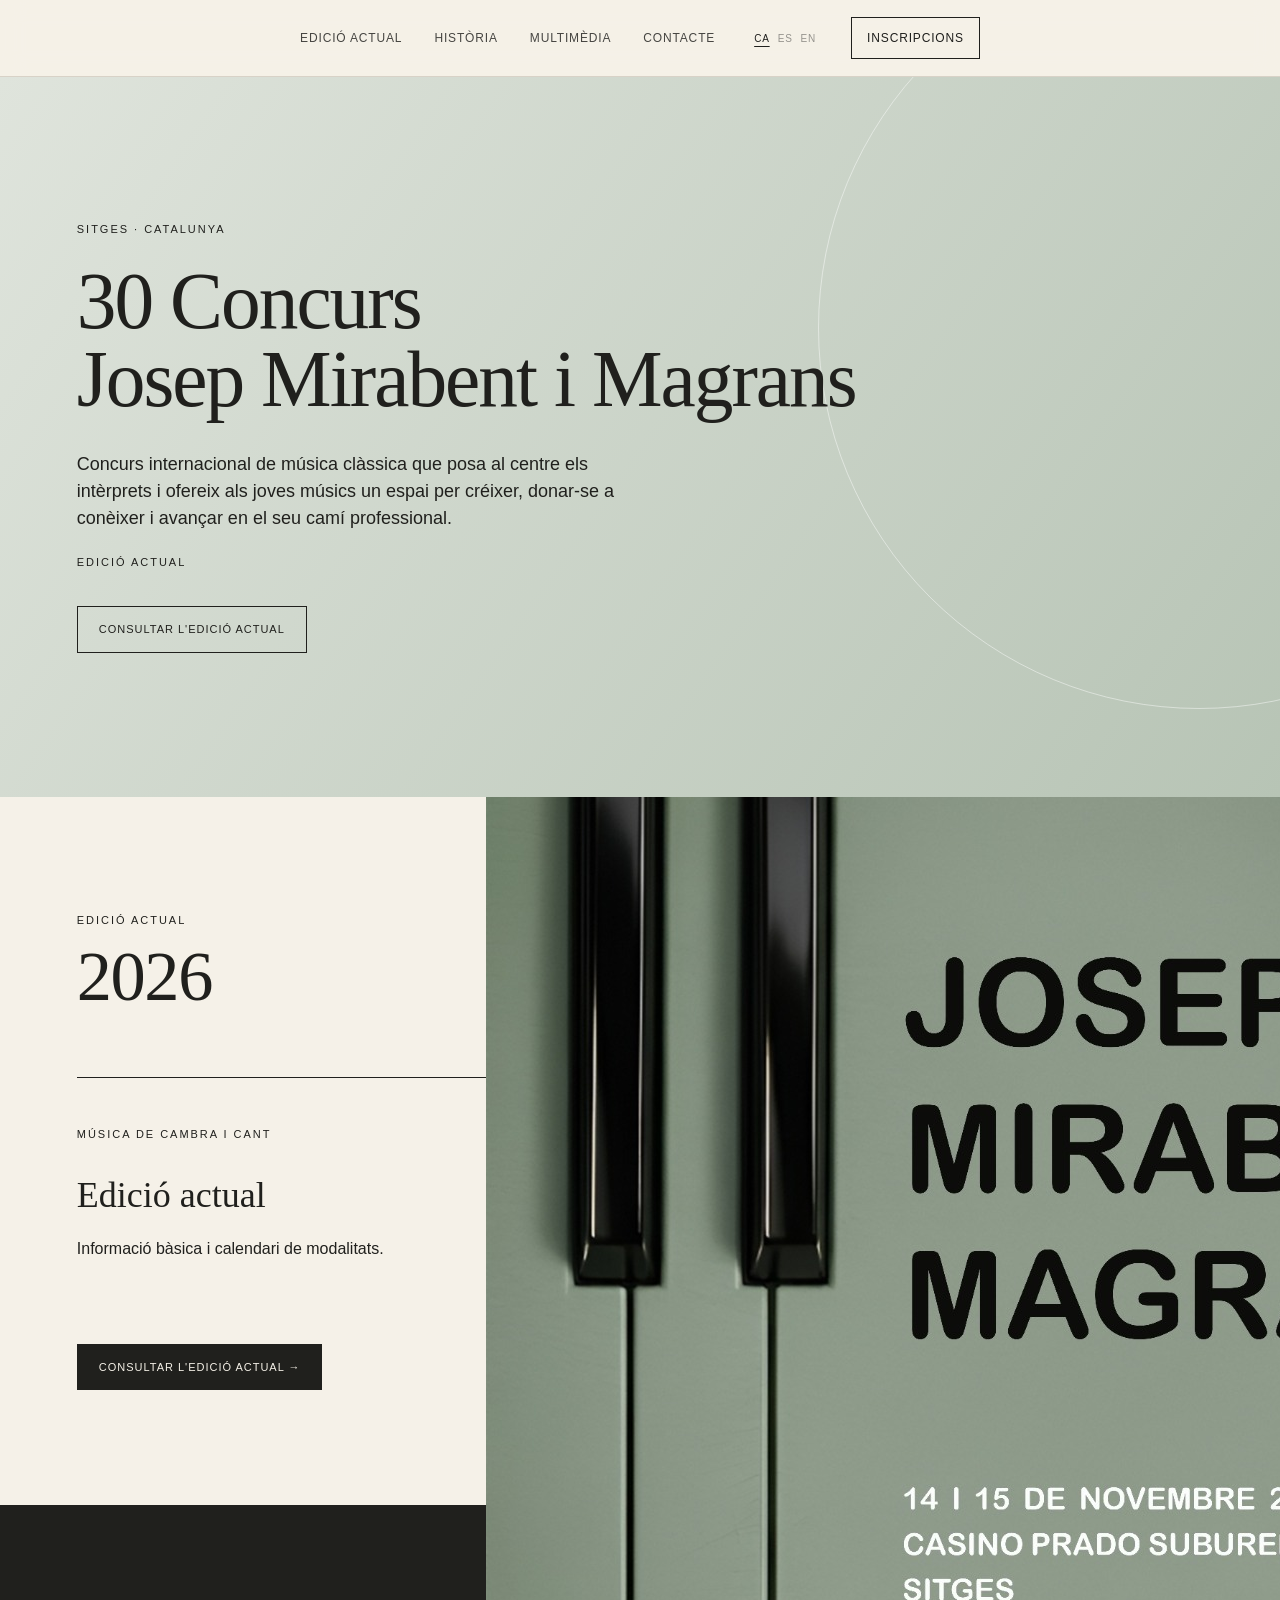
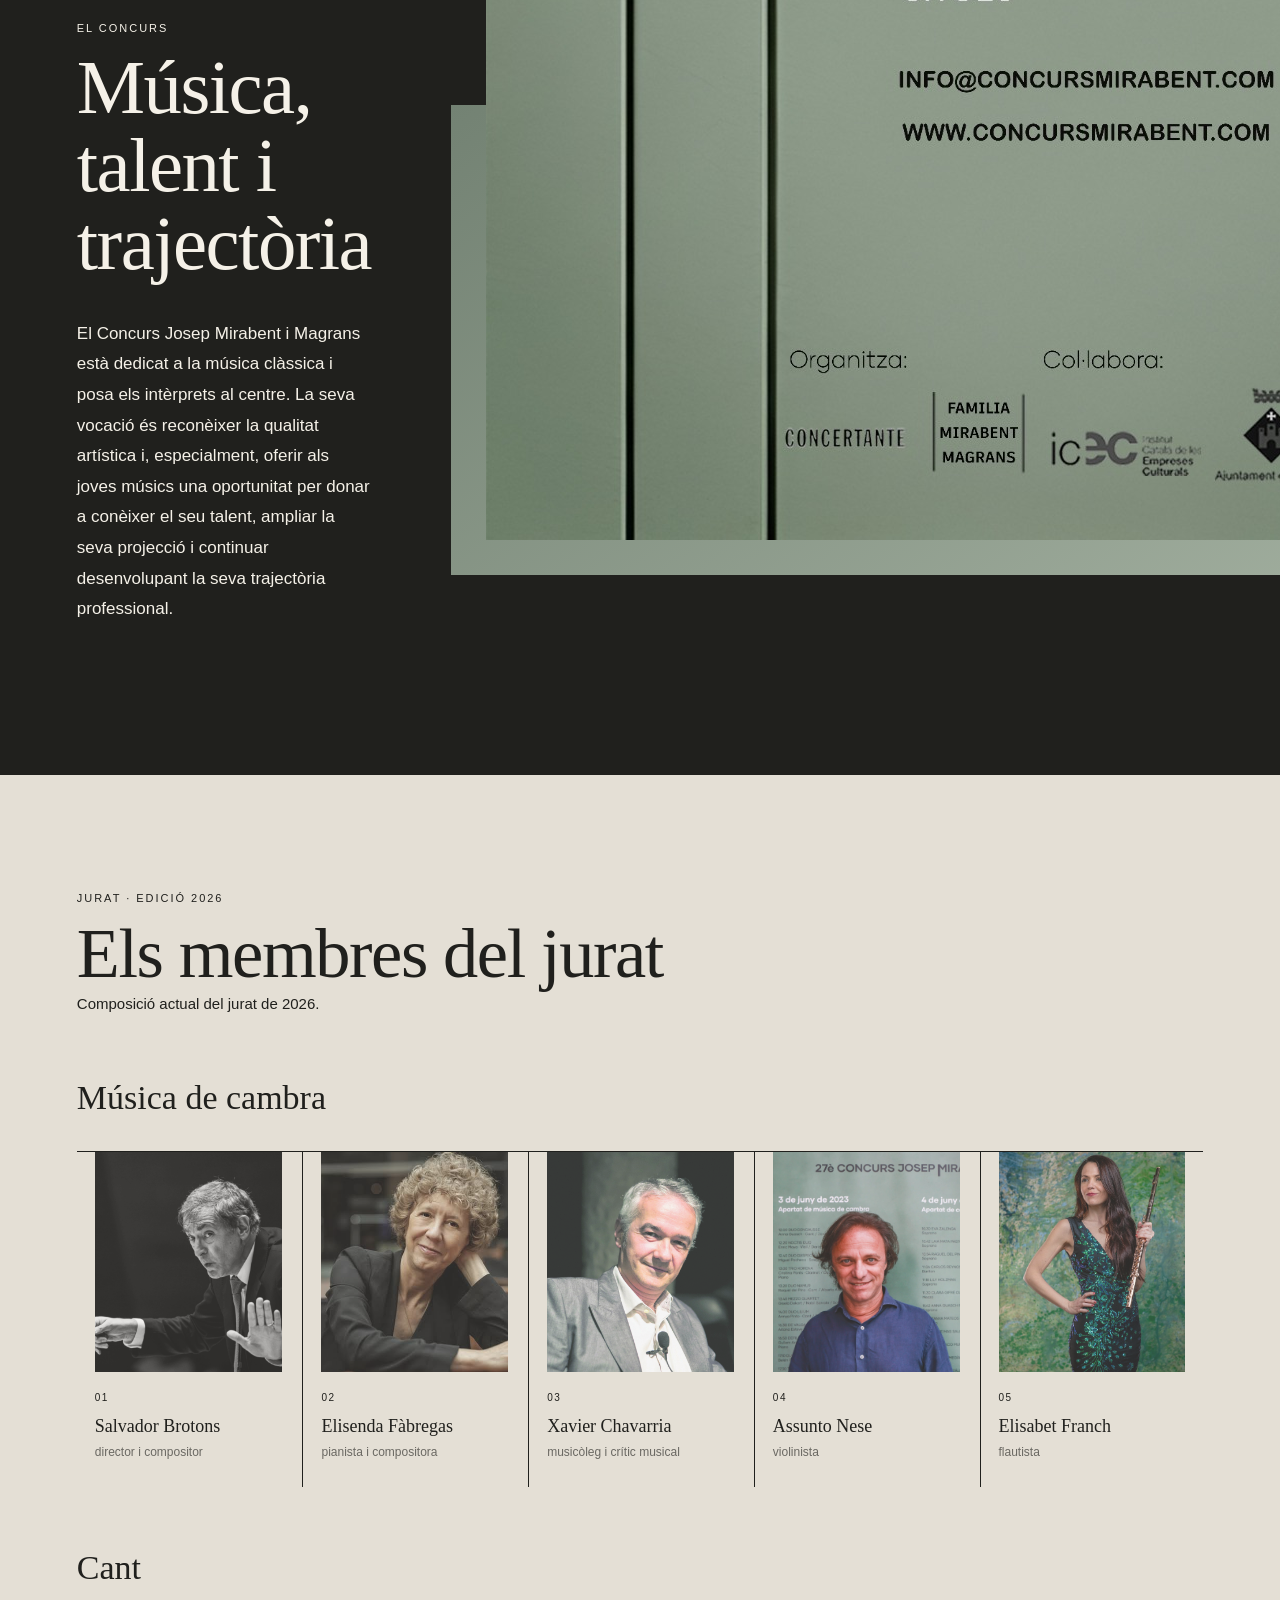
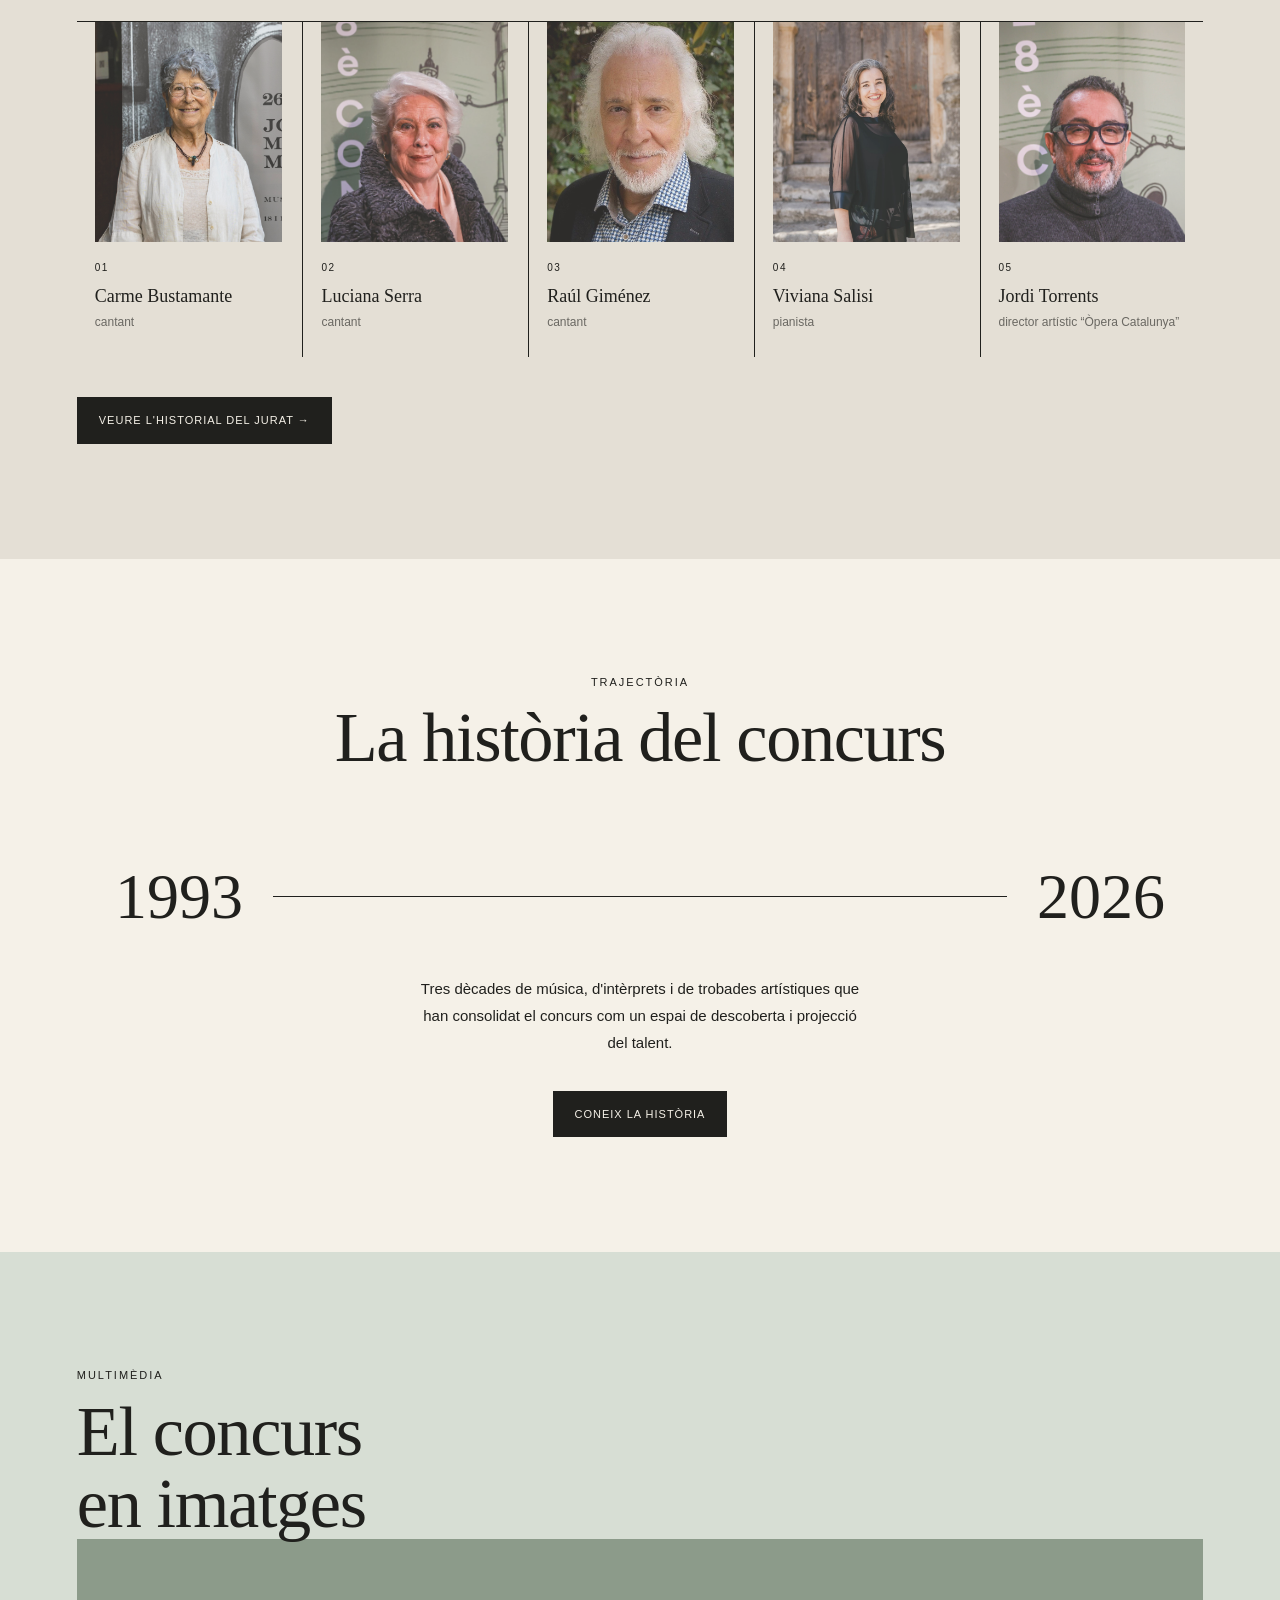
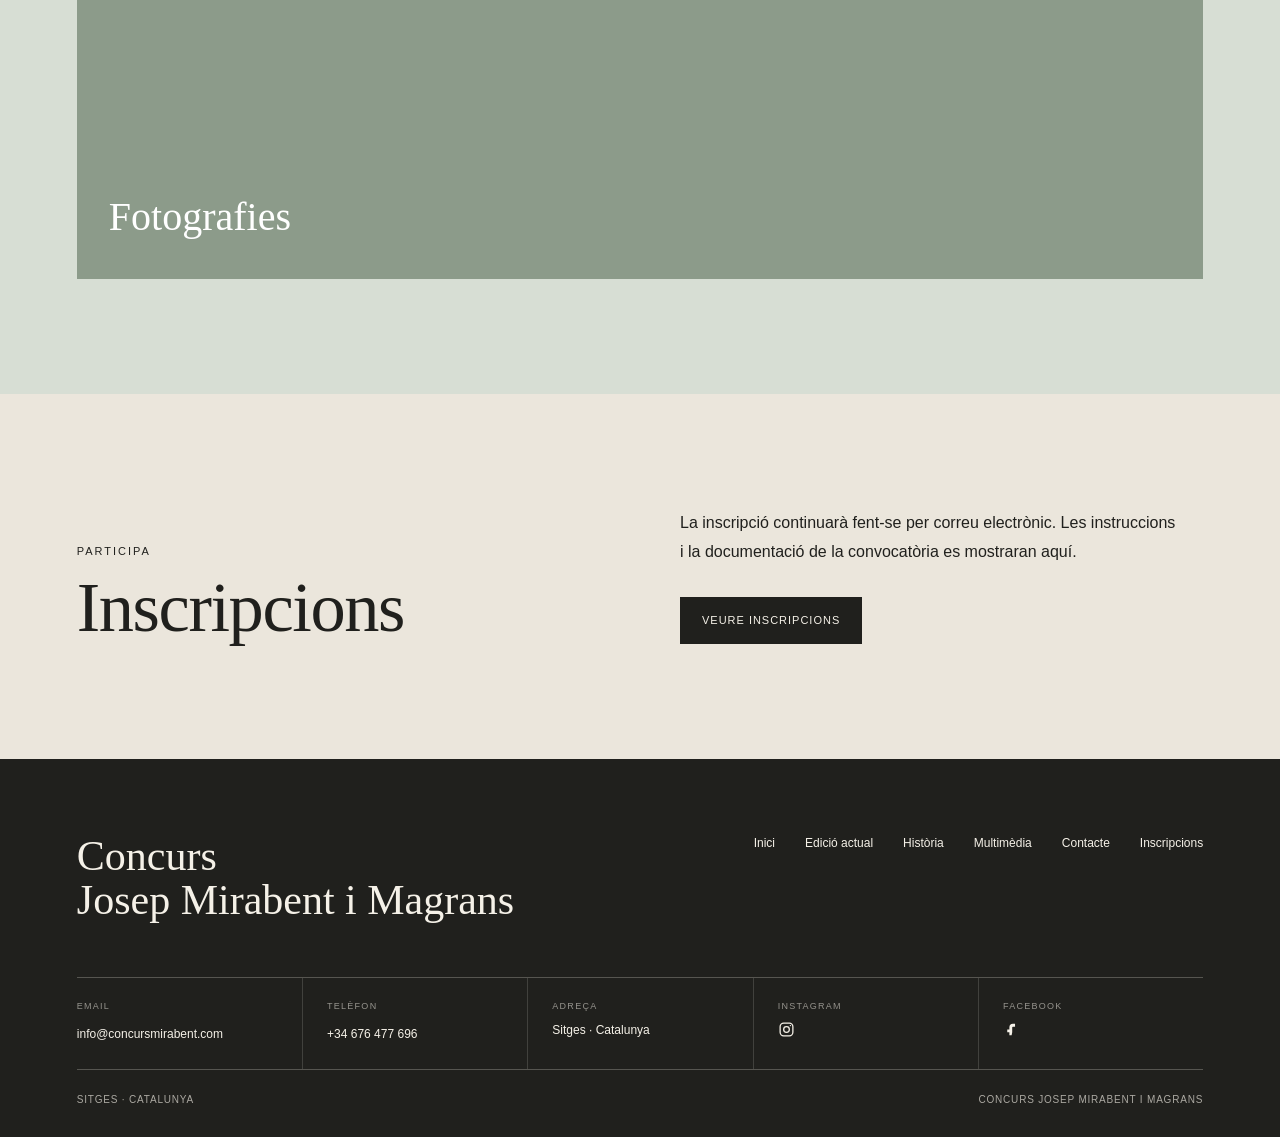
==== commit fab579d0: "Add 2026 poster to homepage" ====
--- a/index.html
+++ b/index.html
@@ -1 +1 @@
-<!doctype html><html lang="ca"><head><meta charset="UTF-8"><meta name="viewport" content="width=device-width, initial-scale=1.0"><meta name="description" content="Concurs Josep Mirabent i Magrans — música de cambra i cant a Sitges."><title>Concurs Josep Mirabent i Magrans</title><link rel="preconnect" href="https://fonts.googleapis.com"><link rel="stylesheet" href="css/style.css"><style>.jury-home-note{max-width:560px;margin:0 0 55px;line-height:1.8;font-size:15px}.jury-home-group{margin-top:55px}.jury-home-group h3{font-family:'Playfair Display',Georgia,serif;font-size:34px;font-weight:400;margin-bottom:28px}.jury-home-grid{display:grid;grid-template-columns:repeat(5,1fr);gap:2px;border-top:1px solid #20201d}.jury-home-card{padding:0 18px 25px 0}.jury-home-card+.jury-home-card{border-left:1px solid #20201d;padding-left:18px}.jury-home-photo{width:100%;aspect-ratio:1/1;min-height:0;box-sizing:border-box;background:#d0d4cc;display:flex;align-items:center;justify-content:center;margin-bottom:18px;font-size:9px;letter-spacing:.14em;text-transform:uppercase;opacity:.8;overflow:hidden}.jury-home-photo img{width:100%;height:100%;object-fit:cover;display:block}.jury-home-photo img.carme-bustamante{object-position:5% center}.jury-home-photo img.assunto-nese{object-position:10% center}.jury-home-number{font-size:10px;letter-spacing:.15em;display:block;margin-bottom:8px}.jury-home-card strong{font-family:'Playfair Display',Georgia,serif;font-size:20px;font-weight:400}.jury-home-role{display:block;min-height:18px;margin-top:4px;font-size:12px;line-height:1.4;opacity:.62}.jury-home-link{margin-top:40px}@media(max-width:850px){.jury-home-grid{grid-template-columns:repeat(2,1fr)}.jury-home-card:nth-child(3){border-left:0;padding-left:0}.jury-home-card:nth-child(n+3){border-top:1px solid #20201d;padding-top:20px}}@media(max-width:480px){.jury-home-grid{grid-template-columns:1fr}.jury-home-card+.jury-home-card{border-left:0;padding-left:0;border-top:1px solid #20201d;padding-top:20px}}</style></head><body><header class="site-header" id="site-header"><nav class="nav container" aria-label="Navegació principal"><button class="menu-toggle" aria-label="Obrir menú" aria-expanded="false">☰</button><div class="nav-links"><a href="edicio.html">Edició actual</a><a href="historia.html">Història</a><a href="multimedia.html">Multimèdia</a><a href="contacte.html">Contacte</a><div class="language-switcher" aria-label="Idioma"><button type="button" data-lang="ca" class="active">CA</button><button type="button" data-lang="es">ES</button><button type="button" data-lang="en">EN</button></div><a class="nav-cta" href="inscripcions.html">Inscripcions</a></div></nav></header><main><section class="hero" id="concurs"><div class="container hero-inner"><p class="eyebrow">Sitges · Catalunya</p><h1>30 Concurs <br>Josep Mirabent i Magrans</h1><p class="hero-subtitle">Concurs internacional de música clàssica que posa al centre els intèrprets i ofereix als joves músics un espai per créixer, donar-se a conèixer i avançar en el seu camí professional.</p><p class="hero-edition">Edició actual</p><div class="hero-actions"><a class="button" href="edicio.html">Consultar l'edició actual</a></div></div></section><section class="section edition" id="edicio"><div class="container"><div class="section-heading"><div><p class="section-label">Edició actual</p><h2>2026</h2></div><p class="section-intro">Tota la informació de la convocatòria actual: bases, dates, proves, premis, lloc i jurat.</p></div><div class="edition-grid"><article class="edition-card"><p class="card-label">Música de cambra i Cant</p><h3>Edició actual</h3><p>Informació bàsica i calendari de modalitats.</p></article></div><a class="button button-dark section-button" href="edicio.html">Consultar l'edició actual →</a></div></section><section class="section about" id="concurs-info"><div class="container about-grid"><div><p class="section-label">El concurs</p><h2>Música,<br>talent i trajectòria</h2><p class="large-text">El Concurs Josep Mirabent i Magrans està dedicat a la música clàssica i posa els intèrprets al centre. La seva vocació és reconèixer la qualitat artística i, especialment, oferir als joves músics una oportunitat per donar a conèixer el seu talent, ampliar la seva projecció i continuar desenvolupant la seva trajectòria professional.</p></div><div class="about-mark image-slot" aria-label="Espai reservat per a una imatge del concurs"><span>IMATGE</span></div></div></section><section class="section jury" id="jurat"><div class="container"><p class="section-label">Jurat · Edició 2026</p><h2>Els membres del jurat</h2><p class="jury-home-note">Composició actual del jurat de 2026.</p><div class="jury-home-group"><h3>Música de cambra</h3><div class="jury-home-grid"><article class="jury-home-card"><div class="jury-home-photo"><img src="images/jurat/actual/cambra/Captura%20de%20pantalla%202026-09-12%20a%20les%2022.30.31.png" alt="Salvador Brotons"></div><span class="jury-home-number">01</span><strong>Salvador Brotons</strong><span class="jury-home-role">director i compositor</span></article><article class="jury-home-card"><div class="jury-home-photo"><img src="images/jurat/actual/cambra/elisenda_fabregas_4.jpeg" alt="Elisenda Fàbregas"></div><span class="jury-home-number">02</span><strong>Elisenda Fàbregas</strong><span class="jury-home-role">pianista i compositora</span></article><article class="jury-home-card"><div class="jury-home-photo"><img src="images/jurat/actual/cambra/xavier-chavarria_1%20(1)-min.jpeg" alt="Xavier Chavarria"></div><span class="jury-home-number">03</span><strong>Xavier Chavarria</strong><span class="jury-home-role">musicòleg i crític musical</span></article><article class="jury-home-card"><div class="jury-home-photo"><img class="assunto-nese" src="images/jurat/actual/cambra/assunto_nese_2-min.jpeg" alt="Assunto Nese"></div><span class="jury-home-number">04</span><strong>Assunto Nese</strong><span class="jury-home-role">violinista</span></article><article class="jury-home-card"><div class="jury-home-photo"><img src="images/jurat/actual/cambra/elisabet_franch2.jpg" alt="Elisabet Franch"></div><span class="jury-home-number">05</span><strong>Elisabet Franch</strong><span class="jury-home-role">flautista</span></article></div></div><div class="jury-home-group"><h3>Cant</h3><div class="jury-home-grid"><article class="jury-home-card"><div class="jury-home-photo"><img class="carme-bustamante" src="images/jurat/actual/cant/carme%20bustamante_1%20(1)-min.jpeg" alt="Carme Bustamante"></div><span class="jury-home-number">01</span><strong>Carme Bustamante</strong><span class="jury-home-role">cantant</span></article><article class="jury-home-card"><div class="jury-home-photo"><img src="images/jurat/actual/cant/Captura%20de%20pantalla%202026-09-12%20a%20les%2022.38.30.png" alt="Luciana Serra"></div><span class="jury-home-number">02</span><strong>Luciana Serra</strong><span class="jury-home-role">cantant</span></article><article class="jury-home-card"><div class="jury-home-photo"><img src="images/jurat/actual/cant/raul%20gimenez_1.jpg" alt="Raúl Giménez"></div><span class="jury-home-number">03</span><strong>Raúl Giménez</strong><span class="jury-home-role">cantant</span></article><article class="jury-home-card"><div class="jury-home-photo"><img src="images/jurat/actual/cant/foto_viviana.jpg" alt="Viviana Salisi"></div><span class="jury-home-number">04</span><strong>Viviana Salisi</strong><span class="jury-home-role">pianista</span></article><article class="jury-home-card"><div class="jury-home-photo"><img class="jordi-torrents" src="images/jurat/actual/cant/Captura%20de%20pantalla%202026-09-12%20a%20les%2022.22.48.png" alt="Jordi Torrents"></div><span class="jury-home-number">05</span><strong>Jordi Torrents</strong><span class="jury-home-role">director artístic “Òpera Catalunya”</span></article></div></div><a class="button button-dark section-button jury-home-link" href="historia/historial-jurat.html">Veure l'historial del jurat →</a></div></section><section class="section history" id="historia"><div class="container history-inner"><p class="section-label">Trajectòria</p><h2>La història del concurs</h2><div class="timeline"><span>1993</span><i></i><span>2026</span></div><p class="section-intro centered">Tres dècades de música, d'intèrprets i de trobades artístiques que han consolidat el concurs com un espai de descoberta i projecció del talent.</p><a class="button button-dark section-button" href="historia.html">Coneix la història</a></div></section><section class="section media" id="multimedia"><div class="container"><p class="section-label">Multimèdia</p><h2>El concurs<br>en imatges</h2><a href="multimedia.html#fotografies" class="media-card image-slot"><span>Fotografies</span></a></div></section><section class="section registration" id="inscripcions"><div class="container registration-inner"><div><p class="section-label">Participa</p><h2>Inscripcions</h2></div><div><p>La inscripció continuarà fent-se per correu electrònic. Les instruccions i la documentació de la convocatòria es mostraran aquí.</p><a class="button button-dark" href="inscripcions.html">Veure inscripcions</a></div></div></section></main><footer class="footer" id="contacte"><div class="container footer-top"><div><h2>Concurs<br>Josep Mirabent i Magrans</h2></div><div class="footer-links"><a href="index.html">Inici</a><a href="edicio.html">Edició actual</a><a href="historia.html">Història</a><a href="multimedia.html">Multimèdia</a><a href="contacte.html">Contacte</a><a href="inscripcions.html">Inscripcions</a></div></div><div class="container footer-contact"><div><span>Email</span><a href="mailto:info@concursmirabent.com">info@concursmirabent.com</a></div><div><span>Telèfon</span><a href="tel:+34676477696">+34 676 477 696</a></div><div><span>Adreça</span><p>Sitges · Catalunya</p></div><div class="footer-social"><span>Instagram</span><a href="https://www.instagram.com/concurs_mirabent_magrans/" target="_blank" rel="noopener noreferrer" aria-label="Instagram"><svg viewBox="0 0 24 24" aria-hidden="true"><rect x="3" y="3" width="18" height="18" rx="5" fill="none" stroke="currentColor" stroke-width="1.8"/><circle cx="12" cy="12" r="4" fill="none" stroke="currentColor" stroke-width="1.8"/><circle cx="17.5" cy="6.5" r="1" fill="currentColor"/></svg></a></div><div class="footer-social"><span>Facebook</span><a href="https://www.facebook.com/concursjmm/" target="_blank" rel="noopener noreferrer" aria-label="Facebook"><svg viewBox="0 0 24 24" aria-hidden="true"><path d="M14 8h3V4h-3c-3.3 0-5 1.9-5 5v3H6v3h4v4h4v-4h3.2l.8-4H13V9c0-.7.3-1 1-1Z" fill="currentColor"/></svg></a></div></div><div class="container footer-bottom"><span>Sitges · Catalunya</span><span>Concurs Josep Mirabent i Magrans</span></div></footer><script src="js/script.js"></script></body></html>
+<!doctype html><html lang="ca"><head><meta charset="UTF-8"><meta name="viewport" content="width=device-width, initial-scale=1.0"><meta name="description" content="Concurs Josep Mirabent i Magrans — música de cambra i cant a Sitges."><title>Concurs Josep Mirabent i Magrans</title><link rel="preconnect" href="https://fonts.googleapis.com"><link rel="stylesheet" href="css/style.css"><style>.jury-home-note{max-width:560px;margin:0 0 55px;line-height:1.8;font-size:15px}.jury-home-group{margin-top:55px}.jury-home-group h3{font-family:'Playfair Display',Georgia,serif;font-size:34px;font-weight:400;margin-bottom:28px}.jury-home-grid{display:grid;grid-template-columns:repeat(5,1fr);gap:2px;border-top:1px solid #20201d}.jury-home-card{padding:0 18px 25px 0}.jury-home-card+.jury-home-card{border-left:1px solid #20201d;padding-left:18px}.jury-home-photo{width:100%;aspect-ratio:1/1;min-height:0;box-sizing:border-box;background:#d0d4cc;display:flex;align-items:center;justify-content:center;margin-bottom:18px;font-size:9px;letter-spacing:.14em;text-transform:uppercase;opacity:.8;overflow:hidden}.jury-home-photo img{width:100%;height:100%;object-fit:cover;display:block}.jury-home-photo img.carme-bustamante{object-position:5% center}.jury-home-photo img.assunto-nese{object-position:10% center}.jury-home-number{font-size:10px;letter-spacing:.15em;display:block;margin-bottom:8px}.jury-home-card strong{font-family:'Playfair Display',Georgia,serif;font-size:20px;font-weight:400}.jury-home-role{display:block;min-height:18px;margin-top:4px;font-size:12px;line-height:1.4;opacity:.62}.jury-home-link{margin-top:40px}@media(max-width:850px){.jury-home-grid{grid-template-columns:repeat(2,1fr)}.jury-home-card:nth-child(3){border-left:0;padding-left:0}.jury-home-card:nth-child(n+3){border-top:1px solid #20201d;padding-top:20px}}@media(max-width:480px){.jury-home-grid{grid-template-columns:1fr}.jury-home-card+.jury-home-card{border-left:0;padding-left:0;border-top:1px solid #20201d;padding-top:20px}}</style></head><body><header class="site-header" id="site-header"><nav class="nav container" aria-label="Navegació principal"><button class="menu-toggle" aria-label="Obrir menú" aria-expanded="false">☰</button><div class="nav-links"><a href="edicio.html">Edició actual</a><a href="historia.html">Història</a><a href="multimedia.html">Multimèdia</a><a href="contacte.html">Contacte</a><div class="language-switcher" aria-label="Idioma"><button type="button" data-lang="ca" class="active">CA</button><button type="button" data-lang="es">ES</button><button type="button" data-lang="en">EN</button></div><a class="nav-cta" href="inscripcions.html">Inscripcions</a></div></nav></header><main><section class="hero" id="concurs"><div class="container hero-inner"><p class="eyebrow">Sitges · Catalunya</p><h1>30 Concurs <br>Josep Mirabent i Magrans</h1><p class="hero-subtitle">Concurs internacional de música clàssica que posa al centre els intèrprets i ofereix als joves músics un espai per créixer, donar-se a conèixer i avançar en el seu camí professional.</p><p class="hero-edition">Edició actual</p><div class="hero-actions"><a class="button" href="edicio.html">Consultar l'edició actual</a></div></div></section><section class="section edition" id="edicio"><div class="container"><div class="section-heading"><div><p class="section-label">Edició actual</p><h2>2026</h2></div><p class="section-intro">Tota la informació de la convocatòria actual: bases, dates, proves, premis, lloc i jurat.</p></div><div class="edition-grid"><article class="edition-card"><p class="card-label">Música de cambra i Cant</p><h3>Edició actual</h3><p>Informació bàsica i calendari de modalitats.</p></article></div><a class="button button-dark section-button" href="edicio.html">Consultar l'edició actual →</a></div></section><section class="section about" id="concurs-info"><div class="container about-grid"><div><p class="section-label">El concurs</p><h2>Música,<br>talent i trajectòria</h2><p class="large-text">El Concurs Josep Mirabent i Magrans està dedicat a la música clàssica i posa els intèrprets al centre. La seva vocació és reconèixer la qualitat artística i, especialment, oferir als joves músics una oportunitat per donar a conèixer el seu talent, ampliar la seva projecció i continuar desenvolupant la seva trajectòria professional.</p></div><div class="about-mark image-slot" aria-label="Cartell de l’edició 2026"><img src="images/cartells/30.JPG" alt="Cartell del 30è Concurs Josep Mirabent i Magrans, edició 2026"></div></div></section><section class="section jury" id="jurat"><div class="container"><p class="section-label">Jurat · Edició 2026</p><h2>Els membres del jurat</h2><p class="jury-home-note">Composició actual del jurat de 2026.</p><div class="jury-home-group"><h3>Música de cambra</h3><div class="jury-home-grid"><article class="jury-home-card"><div class="jury-home-photo"><img src="images/jurat/actual/cambra/Captura%20de%20pantalla%202026-09-12%20a%20les%2022.30.31.png" alt="Salvador Brotons"></div><span class="jury-home-number">01</span><strong>Salvador Brotons</strong><span class="jury-home-role">director i compositor</span></article><article class="jury-home-card"><div class="jury-home-photo"><img src="images/jurat/actual/cambra/elisenda_fabregas_4.jpeg" alt="Elisenda Fàbregas"></div><span class="jury-home-number">02</span><strong>Elisenda Fàbregas</strong><span class="jury-home-role">pianista i compositora</span></article><article class="jury-home-card"><div class="jury-home-photo"><img src="images/jurat/actual/cambra/xavier-chavarria_1%20(1)-min.jpeg" alt="Xavier Chavarria"></div><span class="jury-home-number">03</span><strong>Xavier Chavarria</strong><span class="jury-home-role">musicòleg i crític musical</span></article><article class="jury-home-card"><div class="jury-home-photo"><img class="assunto-nese" src="images/jurat/actual/cambra/assunto_nese_2-min.jpeg" alt="Assunto Nese"></div><span class="jury-home-number">04</span><strong>Assunto Nese</strong><span class="jury-home-role">violinista</span></article><article class="jury-home-card"><div class="jury-home-photo"><img src="images/jurat/actual/cambra/elisabet_franch2.jpg" alt="Elisabet Franch"></div><span class="jury-home-number">05</span><strong>Elisabet Franch</strong><span class="jury-home-role">flautista</span></article></div></div><div class="jury-home-group"><h3>Cant</h3><div class="jury-home-grid"><article class="jury-home-card"><div class="jury-home-photo"><img class="carme-bustamante" src="images/jurat/actual/cant/carme%20bustamante_1%20(1)-min.jpeg" alt="Carme Bustamante"></div><span class="jury-home-number">01</span><strong>Carme Bustamante</strong><span class="jury-home-role">cantant</span></article><article class="jury-home-card"><div class="jury-home-photo"><img src="images/jurat/actual/cant/Captura%20de%20pantalla%202026-09-12%20a%20les%2022.38.30.png" alt="Luciana Serra"></div><span class="jury-home-number">02</span><strong>Luciana Serra</strong><span class="jury-home-role">cantant</span></article><article class="jury-home-card"><div class="jury-home-photo"><img src="images/jurat/actual/cant/raul%20gimenez_1.jpg" alt="Raúl Giménez"></div><span class="jury-home-number">03</span><strong>Raúl Giménez</strong><span class="jury-home-role">cantant</span></article><article class="jury-home-card"><div class="jury-home-photo"><img src="images/jurat/actual/cant/foto_viviana.jpg" alt="Viviana Salisi"></div><span class="jury-home-number">04</span><strong>Viviana Salisi</strong><span class="jury-home-role">pianista</span></article><article class="jury-home-card"><div class="jury-home-photo"><img class="jordi-torrents" src="images/jurat/actual/cant/Captura%20de%20pantalla%202026-09-12%20a%20les%2022.22.48.png" alt="Jordi Torrents"></div><span class="jury-home-number">05</span><strong>Jordi Torrents</strong><span class="jury-home-role">director artístic “Òpera Catalunya”</span></article></div></div><a class="button button-dark section-button jury-home-link" href="historia/historial-jurat.html">Veure l'historial del jurat →</a></div></section><section class="section history" id="historia"><div class="container history-inner"><p class="section-label">Trajectòria</p><h2>La història del concurs</h2><div class="timeline"><span>1993</span><i></i><span>2026</span></div><p class="section-intro centered">Tres dècades de música, d'intèrprets i de trobades artístiques que han consolidat el concurs com un espai de descoberta i projecció del talent.</p><a class="button button-dark section-button" href="historia.html">Coneix la història</a></div></section><section class="section media" id="multimedia"><div class="container"><p class="section-label">Multimèdia</p><h2>El concurs<br>en imatges</h2><a href="multimedia.html#fotografies" class="media-card image-slot"><span>Fotografies</span></a></div></section><section class="section registration" id="inscripcions"><div class="container registration-inner"><div><p class="section-label">Participa</p><h2>Inscripcions</h2></div><div><p data-i18n-key="registration-hero-text">La inscripció continuarà fent-se per correu electrònic. Les instruccions i la documentació de la convocatòria es mostraran aquí.</p><a class="button button-dark" href="inscripcions.html">Veure inscripcions</a></div></div></section></main><footer class="footer" id="contacte"><div class="container footer-top"><div><h2>Concurs<br>Josep Mirabent i Magrans</h2></div><div class="footer-links"><a href="index.html">Inici</a><a href="edicio.html">Edició actual</a><a href="historia.html">Història</a><a href="multimedia.html">Multimèdia</a><a href="contacte.html">Contacte</a><a href="inscripcions.html">Inscripcions</a></div></div><div class="container footer-contact"><div><span>Email</span><a href="mailto:info@concursmirabent.com">info@concursmirabent.com</a></div><div><span>Telèfon</span><a href="tel:+34676477696">+34 676 477 696</a></div><div><span>Adreça</span><p>Sitges · Catalunya</p></div><div class="footer-social"><span>Instagram</span><a href="https://www.instagram.com/concurs_mirabent_magrans/" target="_blank" rel="noopener noreferrer" aria-label="Instagram"><svg viewBox="0 0 24 24" aria-hidden="true"><rect x="3" y="3" width="18" height="18" rx="5" fill="none" stroke="currentColor" stroke-width="1.8"/><circle cx="12" cy="12" r="4" fill="none" stroke="currentColor" stroke-width="1.8"/><circle cx="17.5" cy="6.5" r="1" fill="currentColor"/></svg></a></div><div class="footer-social"><span>Facebook</span><a href="https://www.facebook.com/concursjmm/" target="_blank" rel="noopener noreferrer" aria-label="Facebook"><svg viewBox="0 0 24 24" aria-hidden="true"><path d="M14 8h3V4h-3c-3.3 0-5 1.9-5 5v3H6v3h4v4h4v-4h3.2l.8-4H13V9c0-.7.3-1 1-1Z" fill="currentColor"/></svg></a></div></div><div class="container footer-bottom"><span>Sitges · Catalunya</span><span>Concurs Josep Mirabent i Magrans</span></div></footer><script src="js/script.js"></script></body></html>
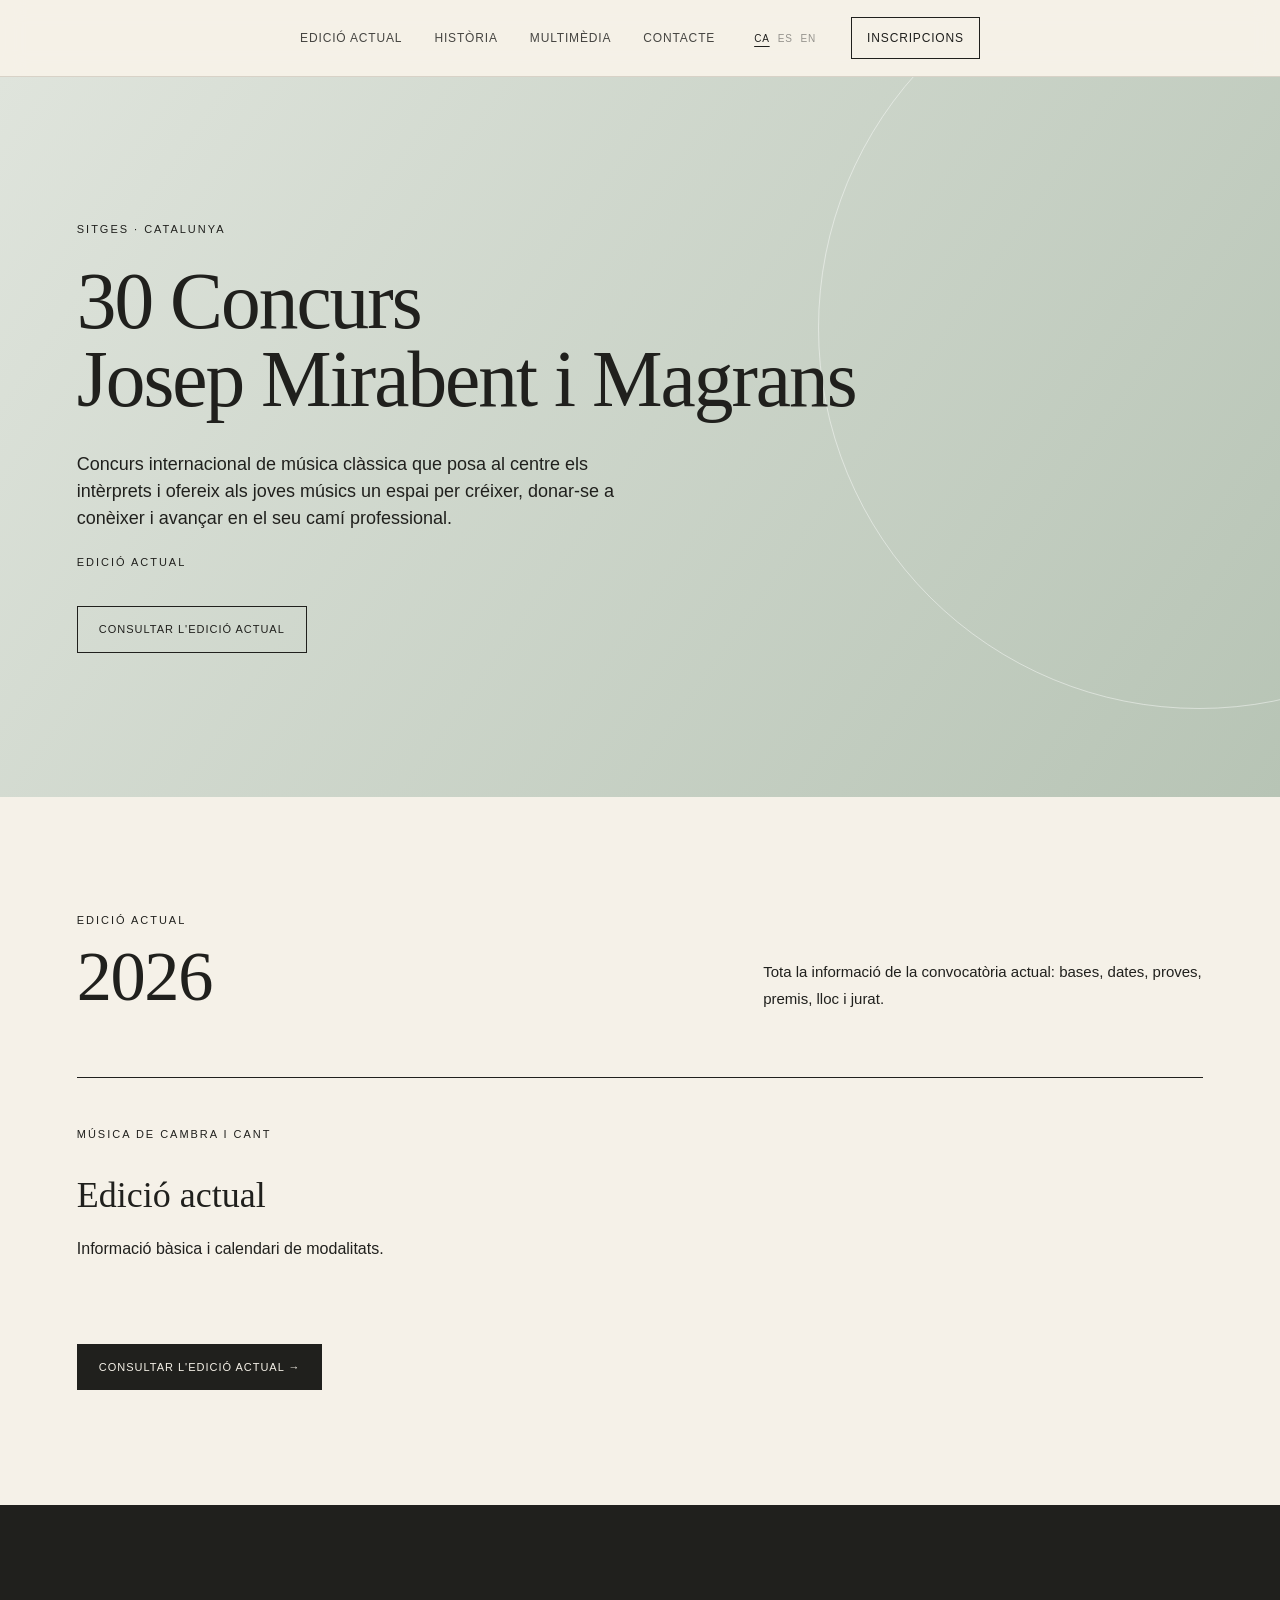
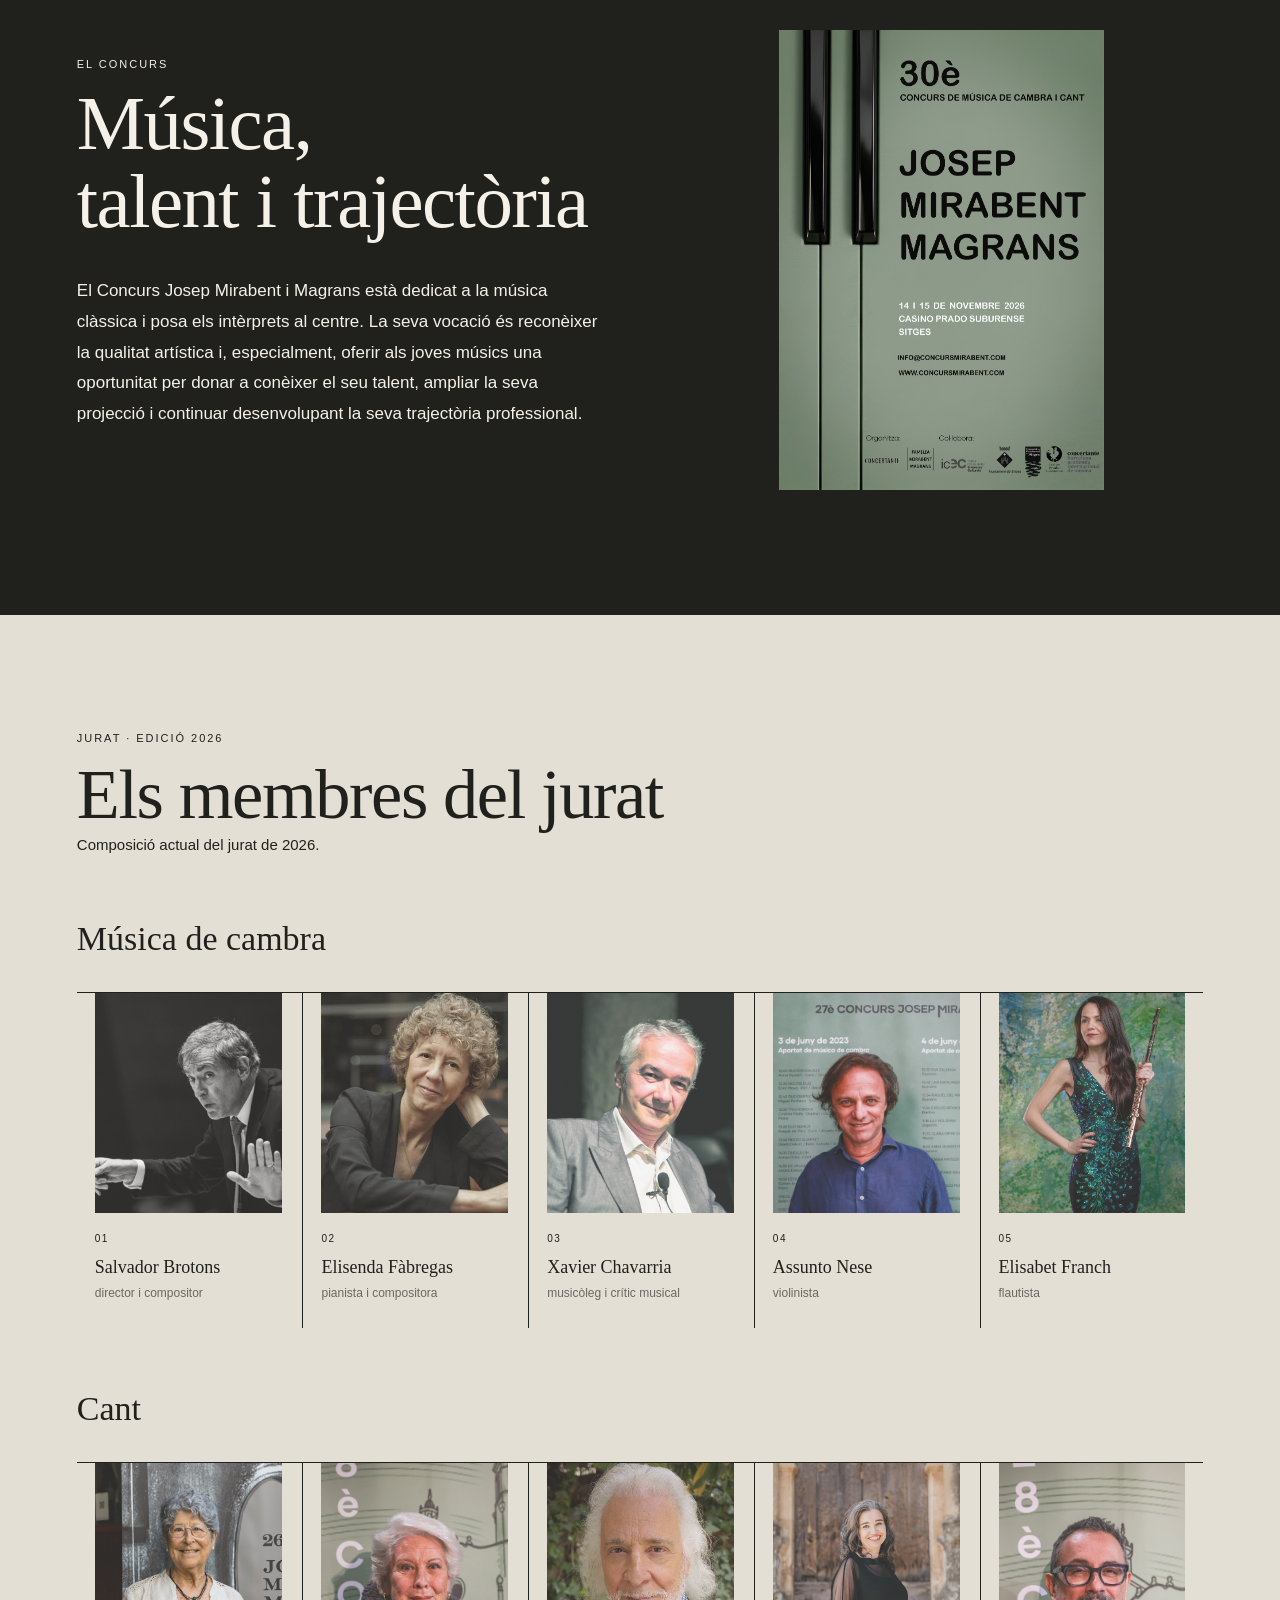
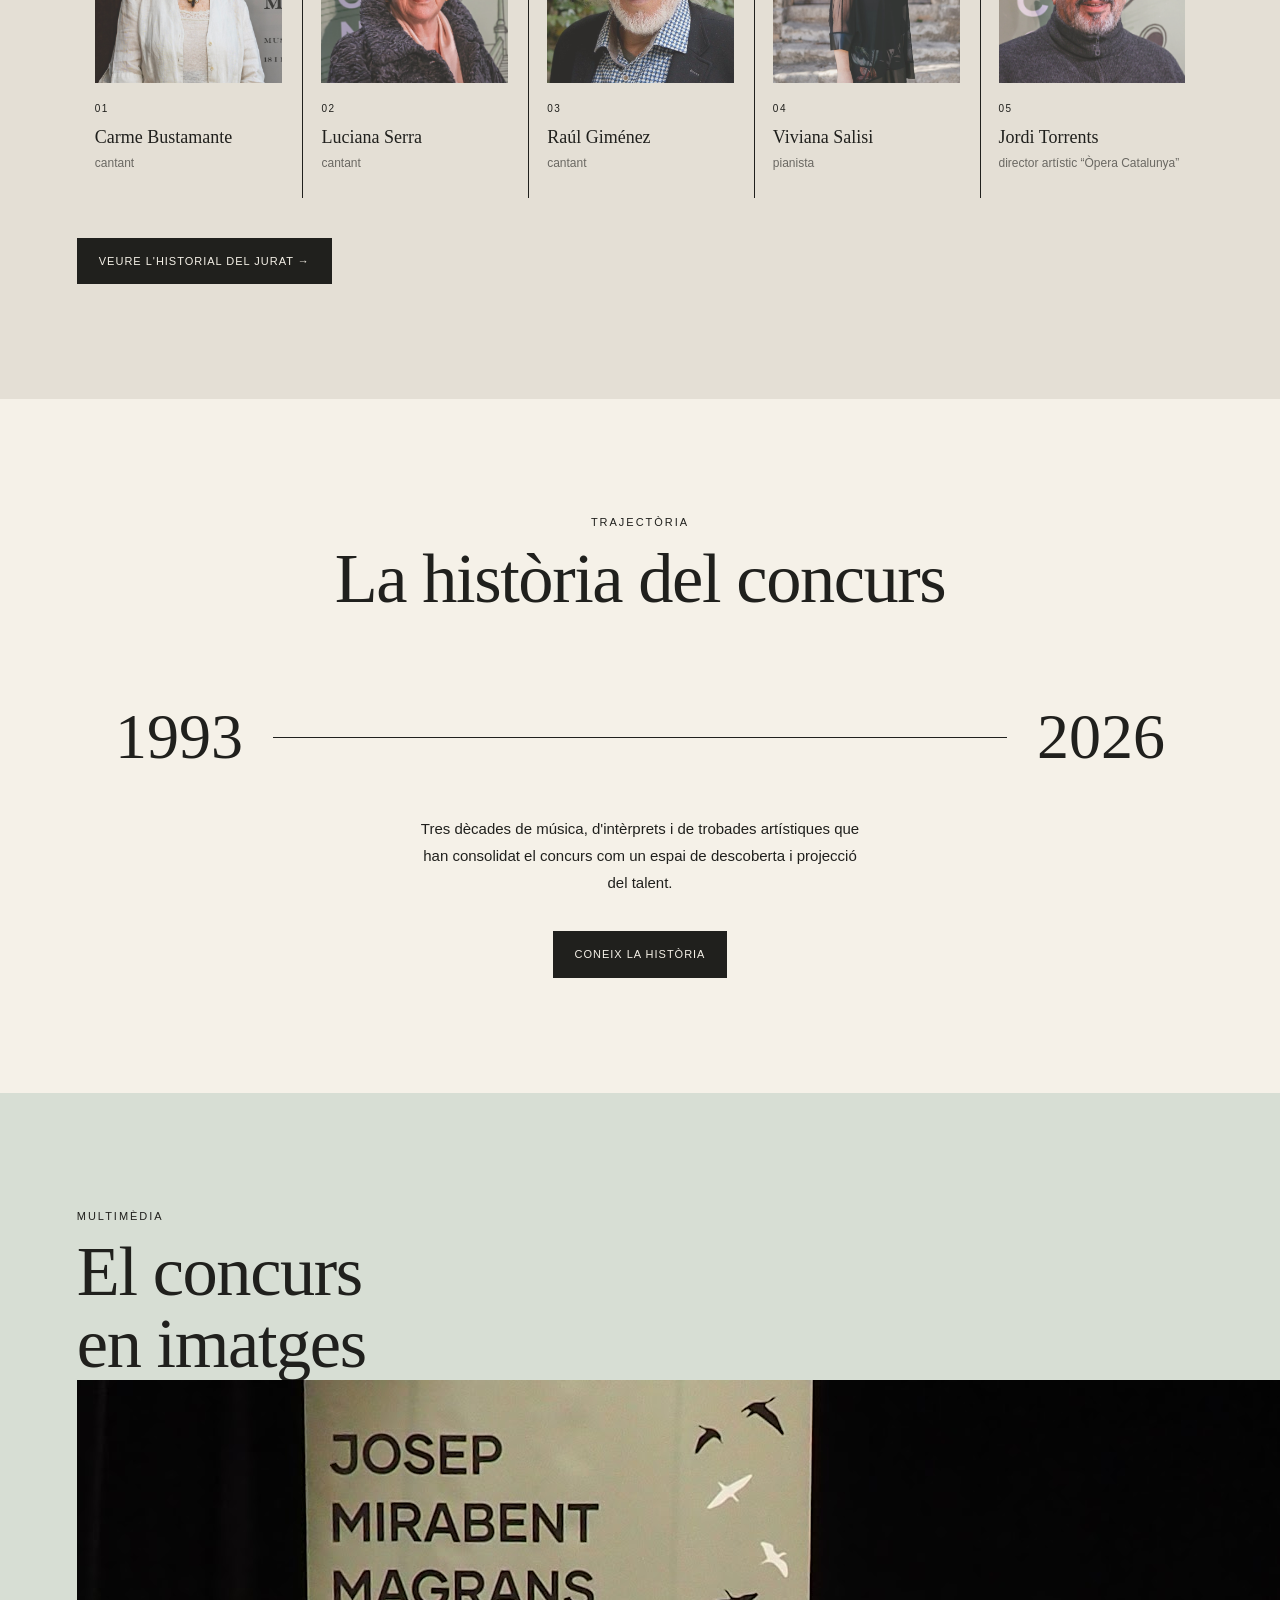
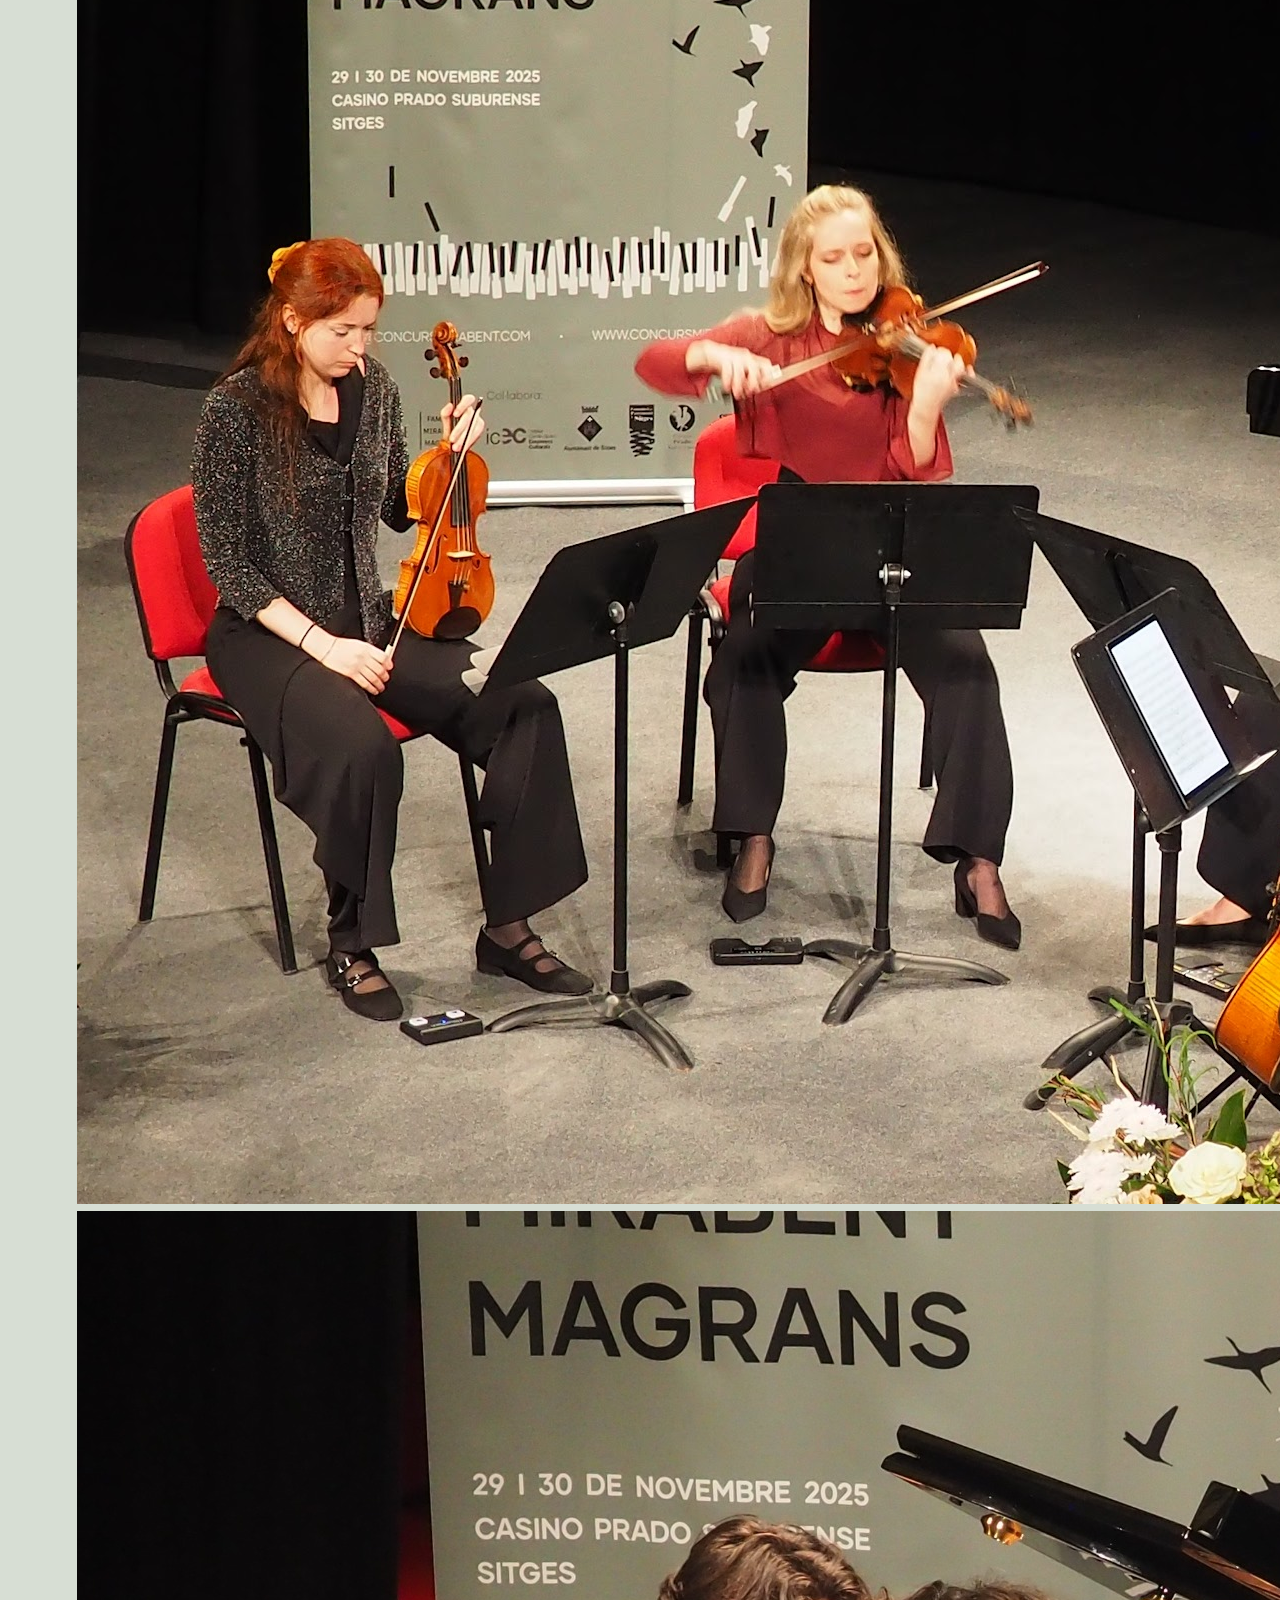
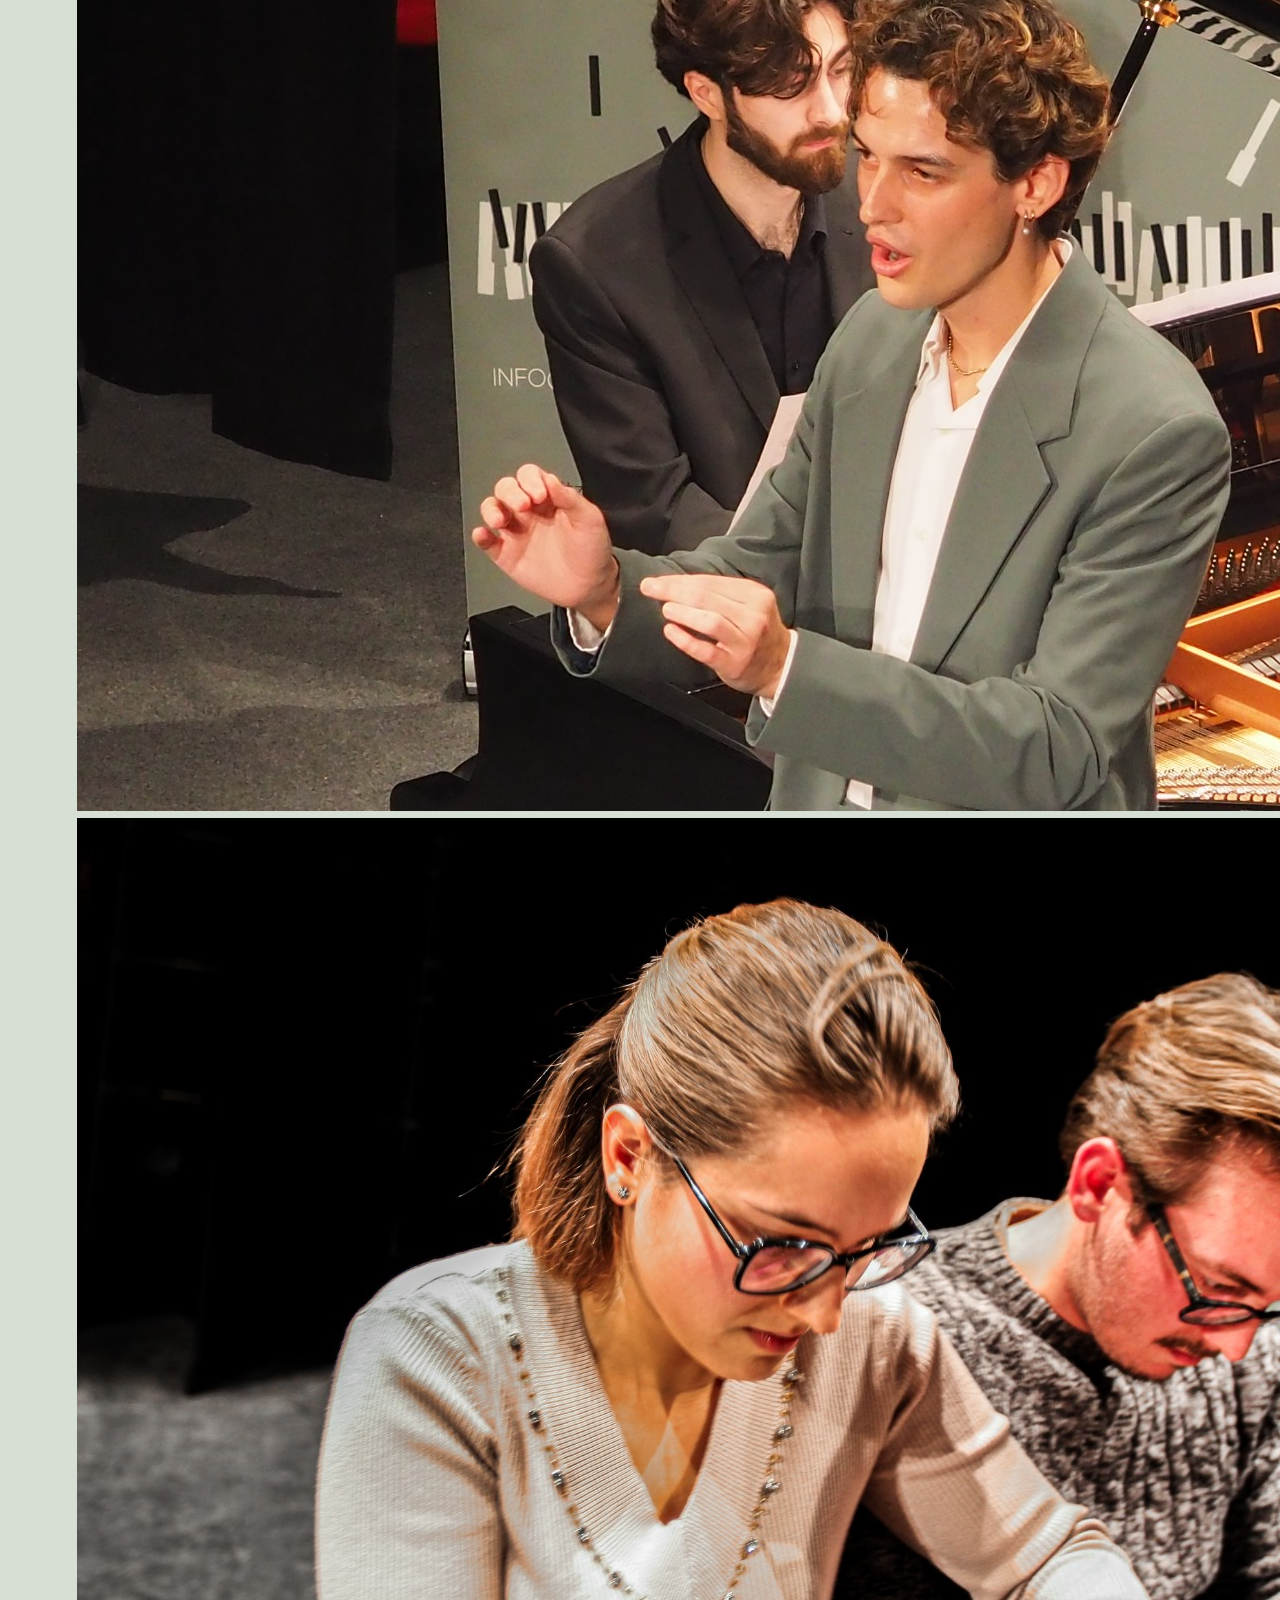
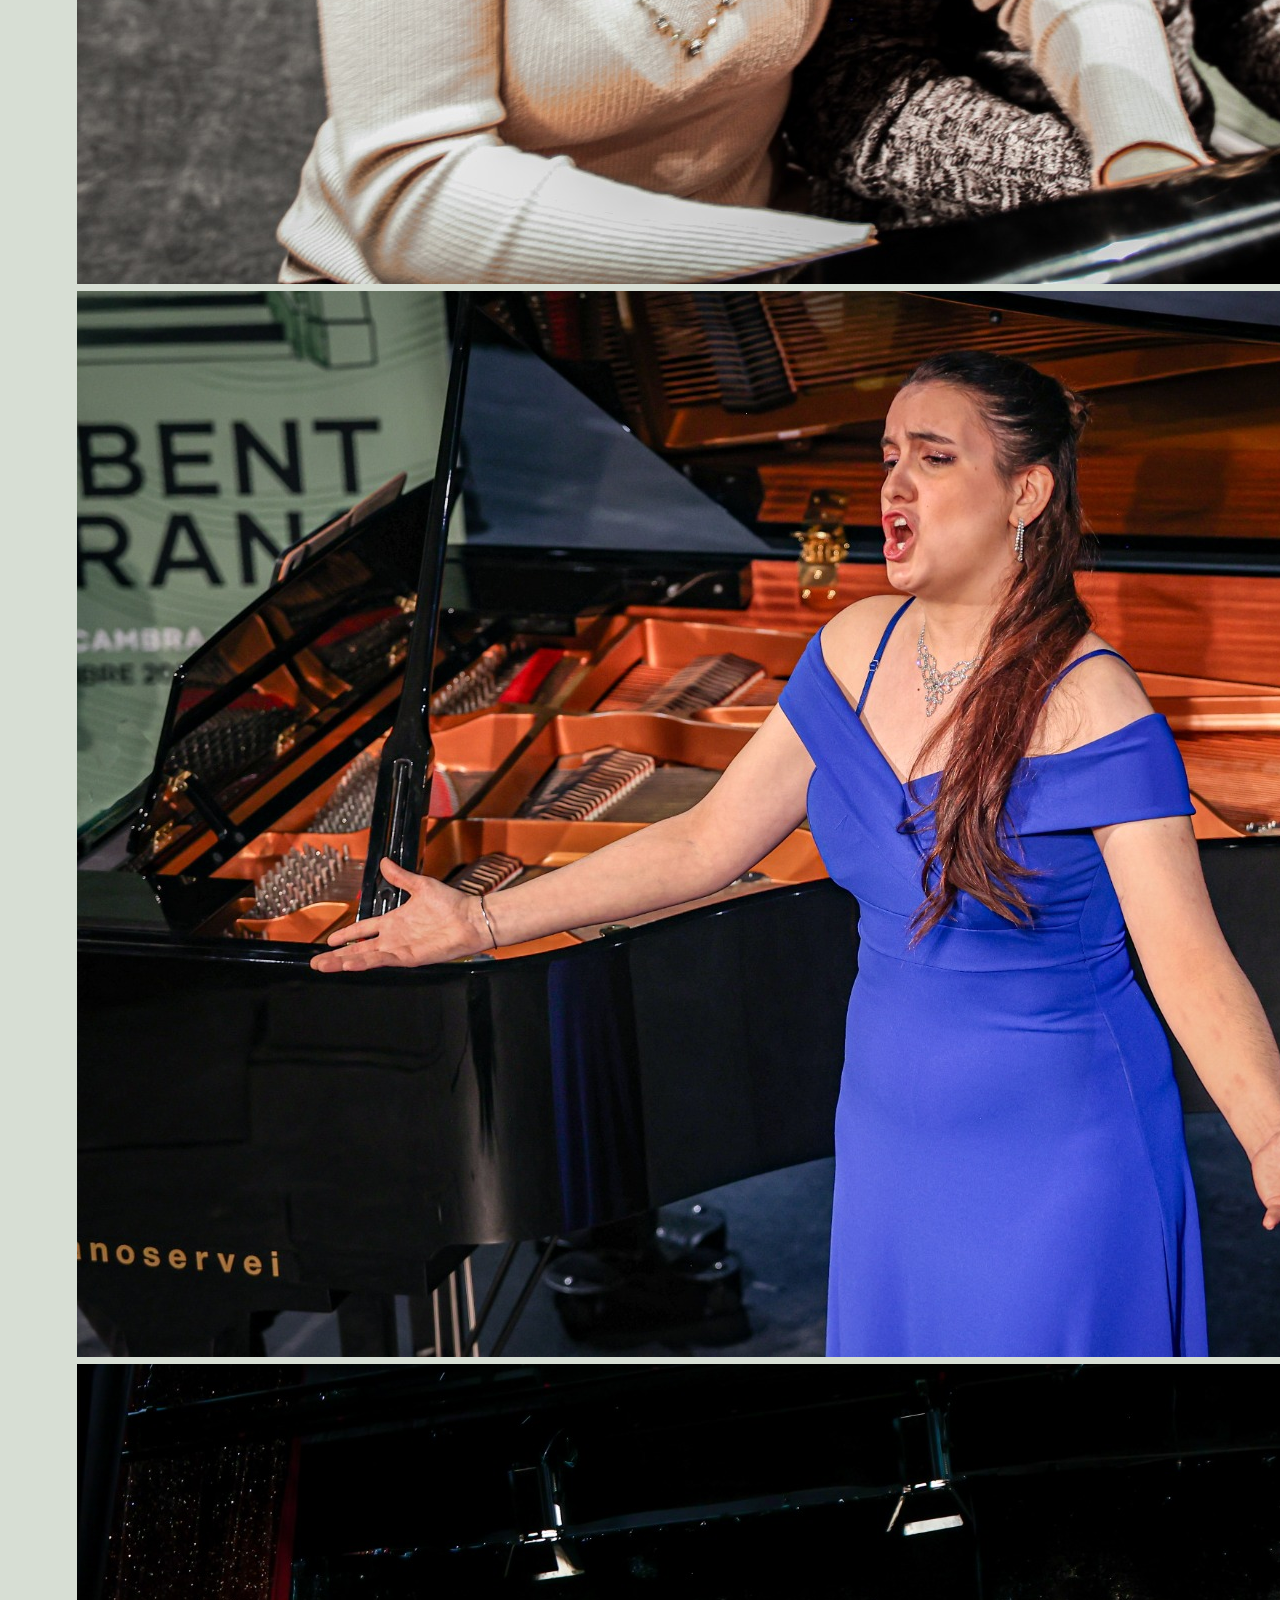
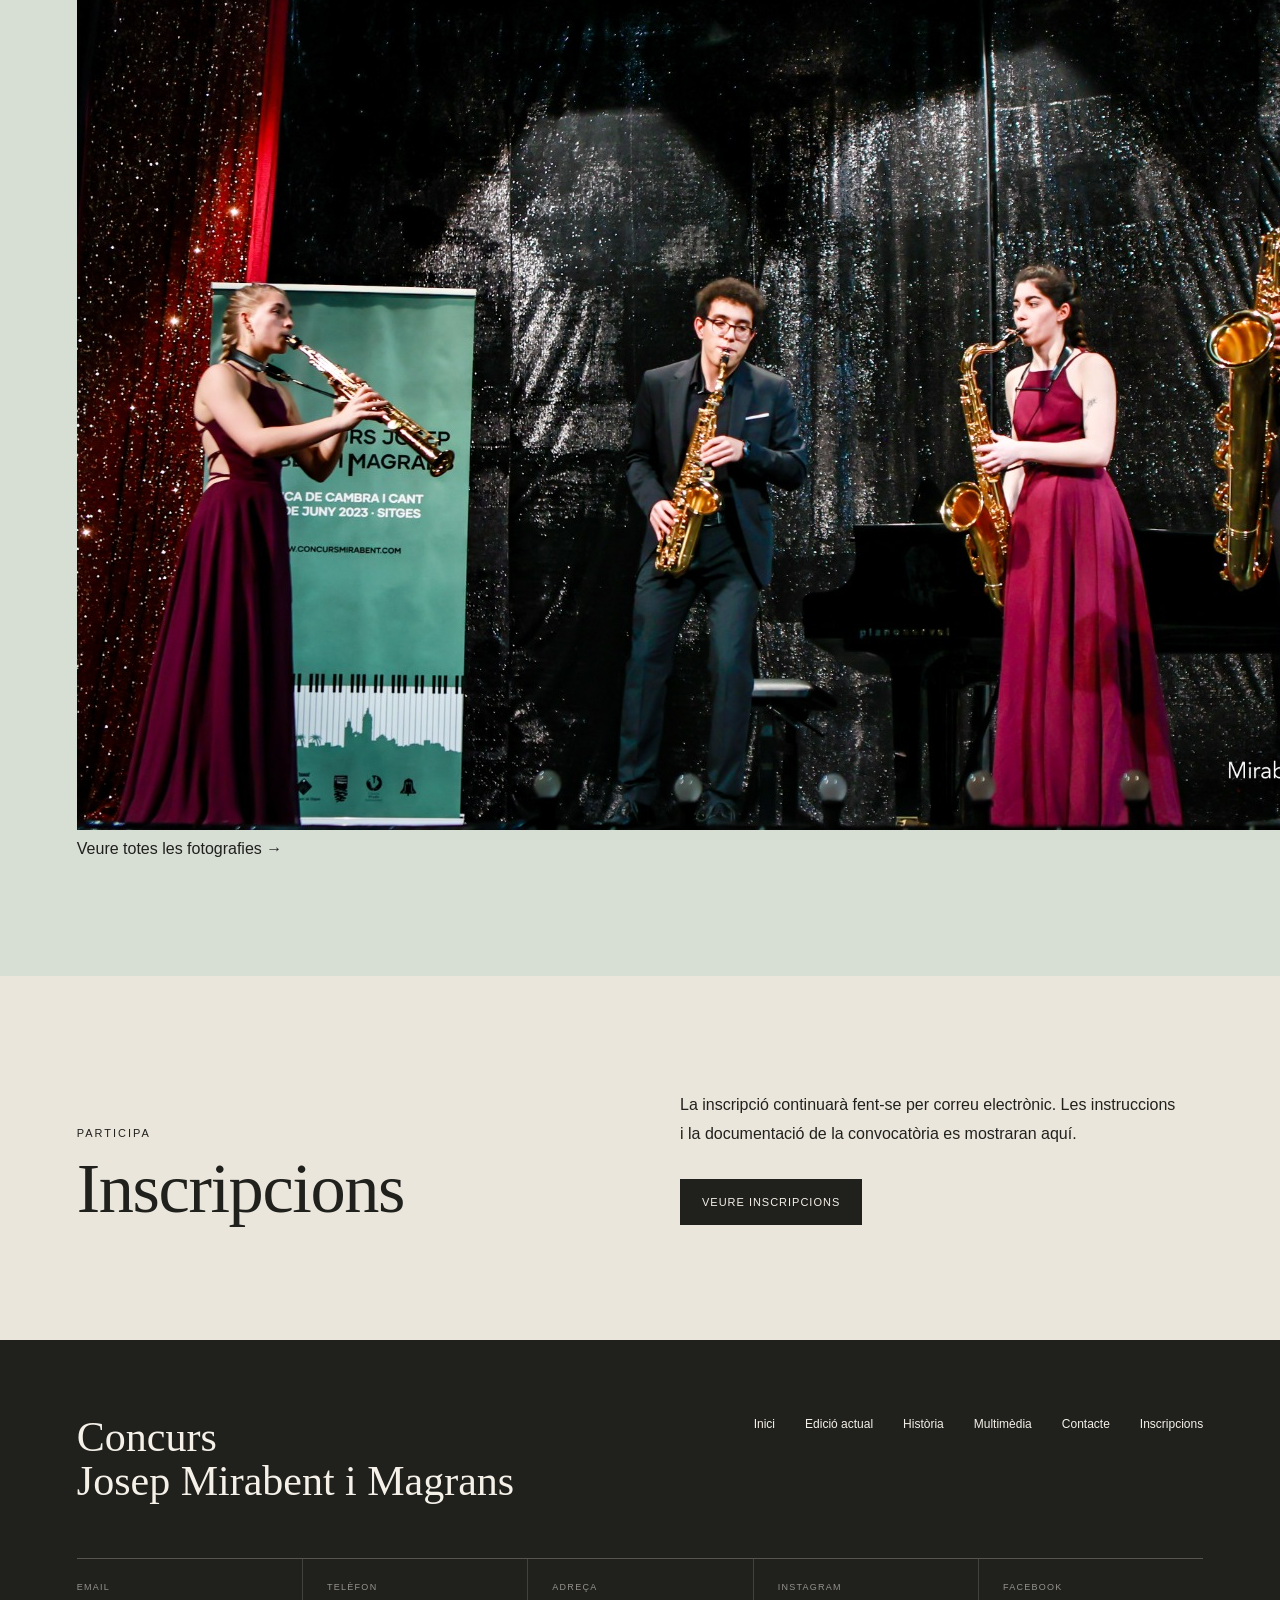
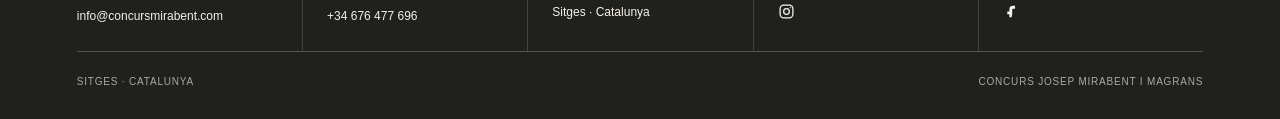
==== commit 34774e65: "Afegeix galeria de fotografies a la portada" ====
--- a/index.html
+++ b/index.html
@@ -1 +1 @@
-<!doctype html><html lang="ca"><head><meta charset="UTF-8"><meta name="viewport" content="width=device-width, initial-scale=1.0"><meta name="description" content="Concurs Josep Mirabent i Magrans — música de cambra i cant a Sitges."><title>Concurs Josep Mirabent i Magrans</title><link rel="preconnect" href="https://fonts.googleapis.com"><link rel="stylesheet" href="css/style.css"><style>.jury-home-note{max-width:560px;margin:0 0 55px;line-height:1.8;font-size:15px}.jury-home-group{margin-top:55px}.jury-home-group h3{font-family:'Playfair Display',Georgia,serif;font-size:34px;font-weight:400;margin-bottom:28px}.jury-home-grid{display:grid;grid-template-columns:repeat(5,1fr);gap:2px;border-top:1px solid #20201d}.jury-home-card{padding:0 18px 25px 0}.jury-home-card+.jury-home-card{border-left:1px solid #20201d;padding-left:18px}.jury-home-photo{width:100%;aspect-ratio:1/1;min-height:0;box-sizing:border-box;background:#d0d4cc;display:flex;align-items:center;justify-content:center;margin-bottom:18px;font-size:9px;letter-spacing:.14em;text-transform:uppercase;opacity:.8;overflow:hidden}.jury-home-photo img{width:100%;height:100%;object-fit:cover;display:block}.jury-home-photo img.carme-bustamante{object-position:5% center}.jury-home-photo img.assunto-nese{object-position:10% center}.jury-home-number{font-size:10px;letter-spacing:.15em;display:block;margin-bottom:8px}.jury-home-card strong{font-family:'Playfair Display',Georgia,serif;font-size:20px;font-weight:400}.jury-home-role{display:block;min-height:18px;margin-top:4px;font-size:12px;line-height:1.4;opacity:.62}.jury-home-link{margin-top:40px}@media(max-width:850px){.jury-home-grid{grid-template-columns:repeat(2,1fr)}.jury-home-card:nth-child(3){border-left:0;padding-left:0}.jury-home-card:nth-child(n+3){border-top:1px solid #20201d;padding-top:20px}}@media(max-width:480px){.jury-home-grid{grid-template-columns:1fr}.jury-home-card+.jury-home-card{border-left:0;padding-left:0;border-top:1px solid #20201d;padding-top:20px}}</style></head><body><header class="site-header" id="site-header"><nav class="nav container" aria-label="Navegació principal"><button class="menu-toggle" aria-label="Obrir menú" aria-expanded="false">☰</button><div class="nav-links"><a href="edicio.html">Edició actual</a><a href="historia.html">Història</a><a href="multimedia.html">Multimèdia</a><a href="contacte.html">Contacte</a><div class="language-switcher" aria-label="Idioma"><button type="button" data-lang="ca" class="active">CA</button><button type="button" data-lang="es">ES</button><button type="button" data-lang="en">EN</button></div><a class="nav-cta" href="inscripcions.html">Inscripcions</a></div></nav></header><main><section class="hero" id="concurs"><div class="container hero-inner"><p class="eyebrow">Sitges · Catalunya</p><h1>30 Concurs <br>Josep Mirabent i Magrans</h1><p class="hero-subtitle">Concurs internacional de música clàssica que posa al centre els intèrprets i ofereix als joves músics un espai per créixer, donar-se a conèixer i avançar en el seu camí professional.</p><p class="hero-edition">Edició actual</p><div class="hero-actions"><a class="button" href="edicio.html">Consultar l'edició actual</a></div></div></section><section class="section edition" id="edicio"><div class="container"><div class="section-heading"><div><p class="section-label">Edició actual</p><h2>2026</h2></div><p class="section-intro">Tota la informació de la convocatòria actual: bases, dates, proves, premis, lloc i jurat.</p></div><div class="edition-grid"><article class="edition-card"><p class="card-label">Música de cambra i Cant</p><h3>Edició actual</h3><p>Informació bàsica i calendari de modalitats.</p></article></div><a class="button button-dark section-button" href="edicio.html">Consultar l'edició actual →</a></div></section><section class="section about" id="concurs-info"><div class="container about-grid"><div><p class="section-label">El concurs</p><h2>Música,<br>talent i trajectòria</h2><p class="large-text">El Concurs Josep Mirabent i Magrans està dedicat a la música clàssica i posa els intèrprets al centre. La seva vocació és reconèixer la qualitat artística i, especialment, oferir als joves músics una oportunitat per donar a conèixer el seu talent, ampliar la seva projecció i continuar desenvolupant la seva trajectòria professional.</p></div><div class="about-mark image-slot" aria-label="Cartell de l’edició 2026"><img src="images/cartells/30.JPG" alt="Cartell del 30è Concurs Josep Mirabent i Magrans, edició 2026"></div></div></section><section class="section jury" id="jurat"><div class="container"><p class="section-label">Jurat · Edició 2026</p><h2>Els membres del jurat</h2><p class="jury-home-note">Composició actual del jurat de 2026.</p><div class="jury-home-group"><h3>Música de cambra</h3><div class="jury-home-grid"><article class="jury-home-card"><div class="jury-home-photo"><img src="images/jurat/actual/cambra/Captura%20de%20pantalla%202026-09-12%20a%20les%2022.30.31.png" alt="Salvador Brotons"></div><span class="jury-home-number">01</span><strong>Salvador Brotons</strong><span class="jury-home-role">director i compositor</span></article><article class="jury-home-card"><div class="jury-home-photo"><img src="images/jurat/actual/cambra/elisenda_fabregas_4.jpeg" alt="Elisenda Fàbregas"></div><span class="jury-home-number">02</span><strong>Elisenda Fàbregas</strong><span class="jury-home-role">pianista i compositora</span></article><article class="jury-home-card"><div class="jury-home-photo"><img src="images/jurat/actual/cambra/xavier-chavarria_1%20(1)-min.jpeg" alt="Xavier Chavarria"></div><span class="jury-home-number">03</span><strong>Xavier Chavarria</strong><span class="jury-home-role">musicòleg i crític musical</span></article><article class="jury-home-card"><div class="jury-home-photo"><img class="assunto-nese" src="images/jurat/actual/cambra/assunto_nese_2-min.jpeg" alt="Assunto Nese"></div><span class="jury-home-number">04</span><strong>Assunto Nese</strong><span class="jury-home-role">violinista</span></article><article class="jury-home-card"><div class="jury-home-photo"><img src="images/jurat/actual/cambra/elisabet_franch2.jpg" alt="Elisabet Franch"></div><span class="jury-home-number">05</span><strong>Elisabet Franch</strong><span class="jury-home-role">flautista</span></article></div></div><div class="jury-home-group"><h3>Cant</h3><div class="jury-home-grid"><article class="jury-home-card"><div class="jury-home-photo"><img class="carme-bustamante" src="images/jurat/actual/cant/carme%20bustamante_1%20(1)-min.jpeg" alt="Carme Bustamante"></div><span class="jury-home-number">01</span><strong>Carme Bustamante</strong><span class="jury-home-role">cantant</span></article><article class="jury-home-card"><div class="jury-home-photo"><img src="images/jurat/actual/cant/Captura%20de%20pantalla%202026-09-12%20a%20les%2022.38.30.png" alt="Luciana Serra"></div><span class="jury-home-number">02</span><strong>Luciana Serra</strong><span class="jury-home-role">cantant</span></article><article class="jury-home-card"><div class="jury-home-photo"><img src="images/jurat/actual/cant/raul%20gimenez_1.jpg" alt="Raúl Giménez"></div><span class="jury-home-number">03</span><strong>Raúl Giménez</strong><span class="jury-home-role">cantant</span></article><article class="jury-home-card"><div class="jury-home-photo"><img src="images/jurat/actual/cant/foto_viviana.jpg" alt="Viviana Salisi"></div><span class="jury-home-number">04</span><strong>Viviana Salisi</strong><span class="jury-home-role">pianista</span></article><article class="jury-home-card"><div class="jury-home-photo"><img class="jordi-torrents" src="images/jurat/actual/cant/Captura%20de%20pantalla%202026-09-12%20a%20les%2022.22.48.png" alt="Jordi Torrents"></div><span class="jury-home-number">05</span><strong>Jordi Torrents</strong><span class="jury-home-role">director artístic “Òpera Catalunya”</span></article></div></div><a class="button button-dark section-button jury-home-link" href="historia/historial-jurat.html">Veure l'historial del jurat →</a></div></section><section class="section history" id="historia"><div class="container history-inner"><p class="section-label">Trajectòria</p><h2>La història del concurs</h2><div class="timeline"><span>1993</span><i></i><span>2026</span></div><p class="section-intro centered">Tres dècades de música, d'intèrprets i de trobades artístiques que han consolidat el concurs com un espai de descoberta i projecció del talent.</p><a class="button button-dark section-button" href="historia.html">Coneix la història</a></div></section><section class="section media" id="multimedia"><div class="container"><p class="section-label">Multimèdia</p><h2>El concurs<br>en imatges</h2><a href="multimedia.html#fotografies" class="media-card image-slot"><span>Fotografies</span></a></div></section><section class="section registration" id="inscripcions"><div class="container registration-inner"><div><p class="section-label">Participa</p><h2>Inscripcions</h2></div><div><p data-i18n-key="registration-hero-text">La inscripció continuarà fent-se per correu electrònic. Les instruccions i la documentació de la convocatòria es mostraran aquí.</p><a class="button button-dark" href="inscripcions.html">Veure inscripcions</a></div></div></section></main><footer class="footer" id="contacte"><div class="container footer-top"><div><h2>Concurs<br>Josep Mirabent i Magrans</h2></div><div class="footer-links"><a href="index.html">Inici</a><a href="edicio.html">Edició actual</a><a href="historia.html">Història</a><a href="multimedia.html">Multimèdia</a><a href="contacte.html">Contacte</a><a href="inscripcions.html">Inscripcions</a></div></div><div class="container footer-contact"><div><span>Email</span><a href="mailto:info@concursmirabent.com">info@concursmirabent.com</a></div><div><span>Telèfon</span><a href="tel:+34676477696">+34 676 477 696</a></div><div><span>Adreça</span><p>Sitges · Catalunya</p></div><div class="footer-social"><span>Instagram</span><a href="https://www.instagram.com/concurs_mirabent_magrans/" target="_blank" rel="noopener noreferrer" aria-label="Instagram"><svg viewBox="0 0 24 24" aria-hidden="true"><rect x="3" y="3" width="18" height="18" rx="5" fill="none" stroke="currentColor" stroke-width="1.8"/><circle cx="12" cy="12" r="4" fill="none" stroke="currentColor" stroke-width="1.8"/><circle cx="17.5" cy="6.5" r="1" fill="currentColor"/></svg></a></div><div class="footer-social"><span>Facebook</span><a href="https://www.facebook.com/concursjmm/" target="_blank" rel="noopener noreferrer" aria-label="Facebook"><svg viewBox="0 0 24 24" aria-hidden="true"><path d="M14 8h3V4h-3c-3.3 0-5 1.9-5 5v3H6v3h4v4h4v-4h3.2l.8-4H13V9c0-.7.3-1 1-1Z" fill="currentColor"/></svg></a></div></div><div class="container footer-bottom"><span>Sitges · Catalunya</span><span>Concurs Josep Mirabent i Magrans</span></div></footer><script src="js/script.js"></script></body></html>
+<!doctype html><html lang="ca"><head><meta charset="UTF-8"><meta name="viewport" content="width=device-width, initial-scale=1.0"><meta name="description" content="Concurs Josep Mirabent i Magrans — música de cambra i cant a Sitges."><title>Concurs Josep Mirabent i Magrans</title><link rel="preconnect" href="https://fonts.googleapis.com"><link rel="stylesheet" href="css/style.css"><style>.jury-home-note{max-width:560px;margin:0 0 55px;line-height:1.8;font-size:15px}.jury-home-group{margin-top:55px}.jury-home-group h3{font-family:'Playfair Display',Georgia,serif;font-size:34px;font-weight:400;margin-bottom:28px}.jury-home-grid{display:grid;grid-template-columns:repeat(5,1fr);gap:2px;border-top:1px solid #20201d}.jury-home-card{padding:0 18px 25px 0}.jury-home-card+.jury-home-card{border-left:1px solid #20201d;padding-left:18px}.jury-home-photo{width:100%;aspect-ratio:1/1;min-height:0;box-sizing:border-box;background:#d0d4cc;display:flex;align-items:center;justify-content:center;margin-bottom:18px;font-size:9px;letter-spacing:.14em;text-transform:uppercase;opacity:.8;overflow:hidden}.jury-home-photo img{width:100%;height:100%;object-fit:cover;display:block}.jury-home-photo img.carme-bustamante{object-position:5% center}.jury-home-photo img.assunto-nese{object-position:10% center}.jury-home-number{font-size:10px;letter-spacing:.15em;display:block;margin-bottom:8px}.jury-home-card strong{font-family:'Playfair Display',Georgia,serif;font-size:20px;font-weight:400}.jury-home-role{display:block;min-height:18px;margin-top:4px;font-size:12px;line-height:1.4;opacity:.62}.jury-home-link{margin-top:40px}@media(max-width:850px){.jury-home-grid{grid-template-columns:repeat(2,1fr)}.jury-home-card:nth-child(3){border-left:0;padding-left:0}.jury-home-card:nth-child(n+3){border-top:1px solid #20201d;padding-top:20px}}@media(max-width:480px){.jury-home-grid{grid-template-columns:1fr}.jury-home-card+.jury-home-card{border-left:0;padding-left:0;border-top:1px solid #20201d;padding-top:20px}}</style></head><body><header class="site-header" id="site-header"><nav class="nav container" aria-label="Navegació principal"><button class="menu-toggle" aria-label="Obrir menú" aria-expanded="false">☰</button><div class="nav-links"><a href="edicio.html">Edició actual</a><a href="historia.html">Història</a><a href="multimedia.html">Multimèdia</a><a href="contacte.html">Contacte</a><div class="language-switcher" aria-label="Idioma"><button type="button" data-lang="ca" class="active">CA</button><button type="button" data-lang="es">ES</button><button type="button" data-lang="en">EN</button></div><a class="nav-cta" href="inscripcions.html">Inscripcions</a></div></nav></header><main><section class="hero" id="concurs"><div class="container hero-inner"><p class="eyebrow">Sitges · Catalunya</p><h1>30 Concurs <br>Josep Mirabent i Magrans</h1><p class="hero-subtitle">Concurs internacional de música clàssica que posa al centre els intèrprets i ofereix als joves músics un espai per créixer, donar-se a conèixer i avançar en el seu camí professional.</p><p class="hero-edition">Edició actual</p><div class="hero-actions"><a class="button" href="edicio.html">Consultar l'edició actual</a></div></div></section><section class="section edition" id="edicio"><div class="container"><div class="section-heading"><div><p class="section-label">Edició actual</p><h2>2026</h2></div><p class="section-intro">Tota la informació de la convocatòria actual: bases, dates, proves, premis, lloc i jurat.</p></div><div class="edition-grid"><article class="edition-card"><p class="card-label">Música de cambra i Cant</p><h3>Edició actual</h3><p>Informació bàsica i calendari de modalitats.</p></article></div><a class="button button-dark section-button" href="edicio.html">Consultar l'edició actual →</a></div></section><section class="section about" id="concurs-info"><div class="container about-grid"><div><p class="section-label">El concurs</p><h2>Música,<br>talent i trajectòria</h2><p class="large-text">El Concurs Josep Mirabent i Magrans està dedicat a la música clàssica i posa els intèrprets al centre. La seva vocació és reconèixer la qualitat artística i, especialment, oferir als joves músics una oportunitat per donar a conèixer el seu talent, ampliar la seva projecció i continuar desenvolupant la seva trajectòria professional.</p></div><div class="about-mark image-slot" aria-label="Cartell de l’edició 2026"><img src="images/cartells/30.JPG" alt="Cartell del 30è Concurs Josep Mirabent i Magrans, edició 2026"></div></div></section><section class="section jury" id="jurat"><div class="container"><p class="section-label">Jurat · Edició 2026</p><h2>Els membres del jurat</h2><p class="jury-home-note">Composició actual del jurat de 2026.</p><div class="jury-home-group"><h3>Música de cambra</h3><div class="jury-home-grid"><article class="jury-home-card"><div class="jury-home-photo"><img src="images/jurat/actual/cambra/Captura%20de%20pantalla%202026-09-12%20a%20les%2022.30.31.png" alt="Salvador Brotons"></div><span class="jury-home-number">01</span><strong>Salvador Brotons</strong><span class="jury-home-role">director i compositor</span></article><article class="jury-home-card"><div class="jury-home-photo"><img src="images/jurat/actual/cambra/elisenda_fabregas_4.jpeg" alt="Elisenda Fàbregas"></div><span class="jury-home-number">02</span><strong>Elisenda Fàbregas</strong><span class="jury-home-role">pianista i compositora</span></article><article class="jury-home-card"><div class="jury-home-photo"><img src="images/jurat/actual/cambra/xavier-chavarria_1%20(1)-min.jpeg" alt="Xavier Chavarria"></div><span class="jury-home-number">03</span><strong>Xavier Chavarria</strong><span class="jury-home-role">musicòleg i crític musical</span></article><article class="jury-home-card"><div class="jury-home-photo"><img class="assunto-nese" src="images/jurat/actual/cambra/assunto_nese_2-min.jpeg" alt="Assunto Nese"></div><span class="jury-home-number">04</span><strong>Assunto Nese</strong><span class="jury-home-role">violinista</span></article><article class="jury-home-card"><div class="jury-home-photo"><img src="images/jurat/actual/cambra/elisabet_franch2.jpg" alt="Elisabet Franch"></div><span class="jury-home-number">05</span><strong>Elisabet Franch</strong><span class="jury-home-role">flautista</span></article></div></div><div class="jury-home-group"><h3>Cant</h3><div class="jury-home-grid"><article class="jury-home-card"><div class="jury-home-photo"><img class="carme-bustamante" src="images/jurat/actual/cant/carme%20bustamante_1%20(1)-min.jpeg" alt="Carme Bustamante"></div><span class="jury-home-number">01</span><strong>Carme Bustamante</strong><span class="jury-home-role">cantant</span></article><article class="jury-home-card"><div class="jury-home-photo"><img src="images/jurat/actual/cant/Captura%20de%20pantalla%202026-09-12%20a%20les%2022.38.30.png" alt="Luciana Serra"></div><span class="jury-home-number">02</span><strong>Luciana Serra</strong><span class="jury-home-role">cantant</span></article><article class="jury-home-card"><div class="jury-home-photo"><img src="images/jurat/actual/cant/raul%20gimenez_1.jpg" alt="Raúl Giménez"></div><span class="jury-home-number">03</span><strong>Raúl Giménez</strong><span class="jury-home-role">cantant</span></article><article class="jury-home-card"><div class="jury-home-photo"><img src="images/jurat/actual/cant/foto_viviana.jpg" alt="Viviana Salisi"></div><span class="jury-home-number">04</span><strong>Viviana Salisi</strong><span class="jury-home-role">pianista</span></article><article class="jury-home-card"><div class="jury-home-photo"><img class="jordi-torrents" src="images/jurat/actual/cant/Captura%20de%20pantalla%202026-09-12%20a%20les%2022.22.48.png" alt="Jordi Torrents"></div><span class="jury-home-number">05</span><strong>Jordi Torrents</strong><span class="jury-home-role">director artístic “Òpera Catalunya”</span></article></div></div><a class="button button-dark section-button jury-home-link" href="historia/historial-jurat.html">Veure l'historial del jurat →</a></div></section><section class="section history" id="historia"><div class="container history-inner"><p class="section-label">Trajectòria</p><h2>La història del concurs</h2><div class="timeline"><span>1993</span><i></i><span>2026</span></div><p class="section-intro centered">Tres dècades de música, d'intèrprets i de trobades artístiques que han consolidat el concurs com un espai de descoberta i projecció del talent.</p><a class="button button-dark section-button" href="historia.html">Coneix la història</a></div></section><section class="section media" id="multimedia"><div class="container"><p class="section-label">Multimèdia</p><h2>El concurs<br>en imatges</h2><a class="media-home-gallery" href="multimedia.html#fotografies" aria-label="Veure totes les fotografies a Multimèdia"><div class="media-home-grid"><div class="media-home-photo"><img src="images/multimedia/2025/cambra/jouska-quartet-2025.JPG" alt="Música de Cambra 2025" loading="lazy"></div><div class="media-home-photo"><img src="images/multimedia/2025/cant/2025_cant.jpg" alt="Cant 2025" loading="lazy"></div><div class="media-home-photo"><img src="images/multimedia/2024/cambra/2024_cambra.jpg" alt="Música de Cambra 2024" loading="lazy"></div><div class="media-home-photo"><img src="images/multimedia/2024/cant/2024_cant.jpg" alt="Cant 2024" loading="lazy"></div><div class="media-home-photo"><img src="images/multimedia/2023/cambra/2023_cambra.jpg" alt="Música de Cambra 2023" loading="lazy"></div></div><span class="media-home-link">Veure totes les fotografies →</span></a></div></section><section class="section registration" id="inscripcions"><div class="container registration-inner"><div><p class="section-label">Participa</p><h2>Inscripcions</h2></div><div><p data-i18n-key="registration-hero-text">La inscripció continuarà fent-se per correu electrònic. Les instruccions i la documentació de la convocatòria es mostraran aquí.</p><a class="button button-dark" href="inscripcions.html">Veure inscripcions</a></div></div></section></main><footer class="footer" id="contacte"><div class="container footer-top"><div><h2>Concurs<br>Josep Mirabent i Magrans</h2></div><div class="footer-links"><a href="index.html">Inici</a><a href="edicio.html">Edició actual</a><a href="historia.html">Història</a><a href="multimedia.html">Multimèdia</a><a href="contacte.html">Contacte</a><a href="inscripcions.html">Inscripcions</a></div></div><div class="container footer-contact"><div><span>Email</span><a href="mailto:info@concursmirabent.com">info@concursmirabent.com</a></div><div><span>Telèfon</span><a href="tel:+34676477696">+34 676 477 696</a></div><div><span>Adreça</span><p>Sitges · Catalunya</p></div><div class="footer-social"><span>Instagram</span><a href="https://www.instagram.com/concurs_mirabent_magrans/" target="_blank" rel="noopener noreferrer" aria-label="Instagram"><svg viewBox="0 0 24 24" aria-hidden="true"><rect x="3" y="3" width="18" height="18" rx="5" fill="none" stroke="currentColor" stroke-width="1.8"/><circle cx="12" cy="12" r="4" fill="none" stroke="currentColor" stroke-width="1.8"/><circle cx="17.5" cy="6.5" r="1" fill="currentColor"/></svg></a></div><div class="footer-social"><span>Facebook</span><a href="https://www.facebook.com/concursjmm/" target="_blank" rel="noopener noreferrer" aria-label="Facebook"><svg viewBox="0 0 24 24" aria-hidden="true"><path d="M14 8h3V4h-3c-3.3 0-5 1.9-5 5v3H6v3h4v4h4v-4h3.2l.8-4H13V9c0-.7.3-1 1-1Z" fill="currentColor"/></svg></a></div></div><div class="container footer-bottom"><span>Sitges · Catalunya</span><span>Concurs Josep Mirabent i Magrans</span></div></footer><script src="js/script.js"></script></body></html>
--- a/css/style.css
+++ b/css/style.css
@@ -1,4 +1,4 @@
-*{box-sizing:border-box;margin:0;padding:0}html{scroll-behavior:smooth}body{font-family:'DM Sans',Arial,sans-serif;background:#f5f1e8;color:#20201d;line-height:1.5}a{text-decoration:none;color:inherit}.container{width:min(1180px,88vw);margin:auto}.site-header{position:sticky;top:0;z-index:100;background:rgba(245,241,232,.96);backdrop-filter:blur(12px);border-bottom:1px solid #d8d2c7;transition:box-shadow .25s ease}.site-header.scrolled{box-shadow:0 5px 24px rgba(30,30,25,.08)}.nav{min-height:76px;display:flex;align-items:center;justify-content:center}.site-wordmark{position:absolute;left:6vw;font-family:'Playfair Display',Georgia,serif;font-size:22px;letter-spacing:.04em}.nav-links{display:flex;align-items:center;gap:clamp(16px,2.5vw,34px);font-size:12px;letter-spacing:.07em;text-transform:uppercase}.nav-links a{white-space:nowrap}.nav-links a:not(.nav-cta){opacity:.82}.nav-links a:hover{opacity:1}.nav-cta{border:1px solid #20201d;padding:11px 15px}.menu-toggle{display:none;background:none;border:0;font-size:24px}.hero{min-height:720px;display:flex;align-items:center;background:linear-gradient(125deg,#dfe4dc,#b7c4b5);overflow:hidden;position:relative}.hero:after{content:'';position:absolute;width:760px;height:760px;border:1px solid rgba(255,255,255,.45);border-radius:50%;right:-300px;top:-130px}.hero-inner{position:relative;z-index:1;padding:100px 0}.eyebrow,.section-label,.card-label{font-size:11px;letter-spacing:.18em;text-transform:uppercase}.eyebrow{margin-bottom:25px}.hero h1{font-family:'Playfair Display',Georgia,serif;font-weight:400;font-size:clamp(48px,6.2vw,88px);line-height:.98;letter-spacing:-.025em;max-width:1100px}.hero-subtitle{font-size:18px;margin-top:32px;max-width:550px}.hero-edition{margin-top:22px;text-transform:uppercase;letter-spacing:.18em;font-size:11px}.hero-actions{display:flex;gap:12px;flex-wrap:wrap;margin-top:36px}.button{display:inline-block;border:1px solid #20201d;padding:14px 21px;font-size:11px;letter-spacing:.09em;text-transform:uppercase;transition:.2s}.button:hover{background:#20201d;color:#f5f1e8}.button-dark{background:#20201d;color:#f5f1e8}.section-button{margin-top:35px}.section{padding:115px 0}.section-heading{display:flex;justify-content:space-between;align-items:end;gap:50px;margin-bottom:65px}.section h2{font-family:'Playfair Display',Georgia,serif;font-weight:400;font-size:clamp(45px,5.5vw,76px);line-height:1.02;letter-spacing:-.02em;margin-top:12px}.section-intro{max-width:440px;font-size:15px;line-height:1.8}.edition{background:#f5f1e8}.edition-grid{display:grid;grid-template-columns:1fr 1fr;border-top:1px solid #20201d}.edition-card{padding:48px 0;min-height:220px}.edition-card+ .edition-card{border-left:1px solid #20201d;padding-left:55px}.edition-card h3{font-family:'Playfair Display',Georgia,serif;font-size:36px;font-weight:400;margin:25px 0 15px}.about{background:#20201d;color:#f5f1e8}.about-grid{display:grid;grid-template-columns:1fr 1fr;gap:80px;align-items:center}.about h2{font-size:clamp(48px,6vw,82px)}.large-text{max-width:570px;font-size:17px;line-height:1.8;margin:35px 0}.text-link{display:inline-block;border-bottom:1px solid currentColor;padding-bottom:5px;font-size:12px;letter-spacing:.1em;text-transform:uppercase}.about-mark{height:470px;background:linear-gradient(145deg,#738273,#a8b5a5);display:flex;align-items:end;padding:35px}.about-mark span{font-family:'Playfair Display',Georgia,serif;font-size:80px}.jury{background:#e4dfd5}.jury-group{margin-top:65px}.jury-group+.jury-group{margin-top:85px}.jury-group h3{font-family:'Playfair Display',Georgia,serif;font-size:35px;font-weight:400;margin-bottom:25px}.jury-grid{display:grid;grid-template-columns:repeat(5,1fr);border-top:1px solid #20201d}.jury-grid article{padding:28px 20px 35px 0;min-height:130px}.jury-grid article+article{border-left:1px solid #20201d;padding-left:20px}.jury-grid span{display:block;font-size:10px;letter-spacing:.15em;margin-bottom:40px}.jury-grid strong{font-family:'Playfair Display',Georgia,serif;font-size:21px;font-weight:400}.history{text-align:center;background:#f5f1e8}.history-inner{max-width:1050px}.timeline{display:flex;align-items:center;gap:30px;margin:75px 0 30px;font-family:'Playfair Display',Georgia,serif;font-size:clamp(34px,5vw,68px)}.timeline i{height:1px;background:#20201d;flex:1}.centered{margin:0 auto}.media{background:#d7ded4}.media-grid{display:grid;grid-template-columns:1fr 1fr;gap:2px;margin-top:60px}.media-card{min-height:340px;background:#8c9b8a;padding:32px;display:flex;align-items:end;color:#fff;transition:filter .2s}.media-card+ .media-card{background:#69776a}.media-card:hover{filter:brightness(.9)}.media-card span{font-family:'Playfair Display',Georgia,serif;font-size:40px}.registration{background:#ebe6dc}.registration-inner{display:grid;grid-template-columns:1fr 1fr;gap:80px;align-items:end}.registration-inner p:not(.section-label){max-width:500px;line-height:1.8;margin-bottom:30px}.footer{background:#20201d;color:#f5f1e8;padding:75px 0 30px}.footer-top{display:flex;justify-content:space-between;gap:50px;padding-bottom:55px}.footer h2{font-family:'Playfair Display',Georgia,serif;font-weight:400;font-size:42px;line-height:1.05}.footer-links{display:flex;gap:30px;flex-wrap:wrap;align-content:flex-start;font-size:12px}.footer-contact{display:grid;grid-template-columns:repeat(5,minmax(0,1fr));border-top:1px solid rgba(245,241,232,.25);border-bottom:1px solid rgba(245,241,232,.25)}.footer-contact>div{padding:22px 24px 24px 0;min-width:0}.footer-contact>div+div{border-left:1px solid rgba(245,241,232,.16);padding-left:24px}.footer-contact span{display:block;font-size:9px;letter-spacing:.14em;text-transform:uppercase;opacity:.55;margin-bottom:8px}.footer-contact a,.footer-contact p{font-size:12px;line-height:1.5;word-break:break-word}.footer-contact a:hover{text-decoration:underline}.footer-bottom{border-top:0;padding-top:22px;display:flex;justify-content:space-between;font-size:10px;letter-spacing:.08em;text-transform:uppercase;opacity:.65}.edition-hero{padding:115px 0 100px;background:linear-gradient(125deg,#dfe4dc,#b7c4b5)}.edition-hero h1{font-family:'Playfair Display',Georgia,serif;font-size:clamp(58px,8vw,110px);font-weight:400;line-height:.95;margin:18px 0 25px}.edition-hero p:last-child{font-size:18px;max-width:500px}.current-info{background:#f5f1e8}.info-menu{border-top:1px solid #20201d}.info-item{display:grid;grid-template-columns:70px 1fr 30px;gap:20px;align-items:center;padding:30px 0;border-bottom:1px solid #20201d;transition:padding .2s,background .2s}.info-item:hover{padding-left:18px;padding-right:18px;background:#e9e4da}.info-item>span{font-size:10px;letter-spacing:.15em}.info-item h3{font-family:'Playfair Display',Georgia,serif;font-size:30px;font-weight:400;margin-bottom:5px}.info-item p{font-size:14px;max-width:650px;opacity:.75}.info-item b{font-size:22px;font-weight:400}.detail-section{background:#20201d;color:#f5f1e8}.detail-section.light{background:#e4dfd5;color:#20201d}.detail-grid{display:grid;grid-template-columns:1fr 1fr;gap:80px}.detail-grid h2{font-family:'Playfair Display',Georgia,serif;font-size:clamp(46px,5vw,72px);font-weight:400;line-height:1}.detail-grid>div:last-child{padding-top:35px;max-width:560px}.detail-grid p{line-height:1.8}.detail-grid .button{margin-top:30px}.disabled{opacity:.55;pointer-events:none}.facts{border-top:1px solid currentColor}.facts p{display:flex;justify-content:space-between;gap:30px;padding:17px 0;border-bottom:1px solid currentColor}.facts span{opacity:.7}.page-jury{margin-top:45px}.page-jury+.page-jury{margin-top:55px}.muted{margin-top:25px;opacity:.65}.page-hero{padding:105px 0 90px;background:linear-gradient(125deg,#dfe4dc,#b7c4b5)}.page-hero h1{font-family:'Playfair Display',Georgia,serif;font-weight:400;font-size:clamp(55px,8vw,100px);line-height:.95;margin:15px 0 25px}.page-hero p:last-child{font-size:17px;max-width:650px}.form-section{background:#f5f1e8}.form-layout{display:grid;grid-template-columns:.8fr 1.2fr;gap:100px;align-items:start}.form-note{max-width:470px;margin-top:30px;line-height:1.8}.registration-form{border-top:1px solid #20201d;padding-top:30px;display:flex;flex-direction:column;gap:22px}.registration-form label{display:flex;flex-direction:column;gap:8px;font-size:11px;letter-spacing:.09em;text-transform:uppercase}.registration-form input:not([type=checkbox]){font:inherit;font-size:15px;letter-spacing:normal;text-transform:none;background:transparent;border:0;border-bottom:1px solid #8e897f;padding:10px 2px;outline:none;border-radius:0}.registration-form input:focus{border-bottom-color:#20201d}.form-row{display:grid;grid-template-columns:1fr 1fr;gap:25px}.registration-form .consent{flex-direction:row;align-items:flex-start;text-transform:none;letter-spacing:normal;font-size:12px;line-height:1.5}.registration-form .consent input{margin-top:3px;accent-color:#20201d}.form-disclaimer{font-size:10px;line-height:1.6;opacity:.65;max-width:600px}.registration-form .button{align-self:flex-start;cursor:pointer}.footer-social svg,.contact-detail svg{width:17px;height:17px;display:block;flex:0 0 17px}.footer-social a,.contact-detail a[aria-label="Instagram"],.contact-detail a[aria-label="Facebook"]{display:inline-flex;align-items:center;width:max-content;height:17px;line-height:0}.contact-page .contact-grid{display:grid;grid-template-columns:1fr 1fr;gap:80px;align-items:start}.contact-details{display:grid;grid-template-columns:repeat(3,1fr);border-top:1px solid #20201d;border-left:1px solid #20201d}.contact-detail{padding:22px 24px;border-right:1px solid #20201d;border-bottom:1px solid #20201d;min-height:110px}.contact-detail span{display:block;font-size:9px;letter-spacing:.14em;text-transform:uppercase;opacity:.55;margin-bottom:10px}.contact-detail>a,.contact-detail>p{font-size:13px;line-height:1.55;word-break:break-word}.contact-detail:nth-child(4),.contact-detail:nth-child(5){min-height:120px}.contact-detail:nth-child(4) a,.contact-detail:nth-child(5) a{height:28px!important;margin-top:4px}.contact-detail:nth-child(4) svg,.contact-detail:nth-child(5) svg{width:28px;height:28px;flex:0 0 28px}.contact-detail:nth-child(4) a:hover,.contact-detail:nth-child(5) a:hover{text-decoration:none;opacity:.72}@media(max-width:850px){.container{width:88vw}.nav{justify-content:flex-end;min-height:65px}.site-wordmark{left:6vw}.nav-links{display:none;position:absolute;top:65px;left:0;right:0;background:#f5f1e8;border-bottom:1px solid #d8d2c7;padding:25px 6vw;flex-direction:column;align-items:stretch;gap:20px}.nav-links.open{display:flex}.menu-toggle{display:block}.hero{min-height:650px}.hero-inner{padding:80px 0}.hero h1{font-size:clamp(45px,12vw,68px)}.section{padding:85px 0}.section-heading{display:block}.section-intro{margin-top:30px}.edition-grid,.about-grid,.media-grid,.registration-inner,.detail-grid,.form-layout{grid-template-columns:1fr}.edition-card+ .edition-card{border-left:0;border-top:1px solid #20201d;padding-left:0}.about-grid{gap:50px}.about-mark{height:350px}.jury-grid{grid-template-columns:1fr 1fr}.jury-grid article+article{border-left:0}.jury-grid article:nth-child(even){border-left:1px solid #20201d;padding-left:20px}.jury-grid article:nth-child(n+3){border-top:1px solid #20201d}.media-card{min-height:260px}.footer-top{display:block}.footer-links{margin-top:40px}.footer-bottom{display:block}.footer-bottom span+span{display:block;margin-top:8px}.footer-contact{grid-template-columns:repeat(2,1fr)}.footer-contact>div+div{border-left:0;padding-left:0}.footer-contact>div:nth-child(even){border-left:1px solid rgba(245,241,232,.16);padding-left:20px}.edition-hero{padding:85px 0}.info-item{grid-template-columns:45px 1fr 20px}.info-item h3{font-size:25px}.detail-grid>div:last-child{padding-top:0}.page-jury{grid-template-columns:1fr 1fr}.form-layout{gap:55px}.form-row{grid-template-columns:1fr}.contact-page .contact-grid{grid-template-columns:1fr;gap:55px}.contact-details{grid-template-columns:repeat(2,1fr)}}@media(max-width:480px){.footer-contact{grid-template-columns:1fr}.footer-contact>div:nth-child(even){border-left:0;padding-left:0;border-top:1px solid rgba(245,241,232,.16)}.media-card{min-height:270px}.media-card span{font-size:38px}.detail-section{padding:85px 0}.hero h1{font-size:44px}.jury-grid,.page-jury{grid-template-columns:1fr}.jury-grid article:nth-child(even){border-left:0;padding-left:0}.jury-grid article{border-top:1px solid #20201d!important}.timeline{gap:12px;font-size:28px}.footer h2{font-size:34px}.info-item{grid-template-columns:35px 1fr 15px}.info-item h3{font-size:23px}.info-item p{font-size:13px}.page-hero{padding:80px 0 70px}.contact-details{grid-template-columns:1fr}.contact-detail:nth-child(4),.contact-detail:nth-child(5){min-height:105px}}
+*{box-sizing:border-box;margin:0;padding:0}html{scroll-behavior:smooth}body{font-family:'DM Sans',Arial,sans-serif;background:#f5f1e8;color:#20201d;line-height:1.5}a{text-decoration:none;color:inherit}.container{width:min(1180px,88vw);margin:auto}.site-header{position:sticky;top:0;z-index:100;background:rgba(245,241,232,.96);backdrop-filter:blur(12px);border-bottom:1px solid #d8d2c7;transition:box-shadow .25s ease}.site-header.scrolled{box-shadow:0 5px 24px rgba(30,30,25,.08)}.nav{min-height:76px;display:flex;align-items:center;justify-content:center}.site-wordmark{position:absolute;left:6vw;font-family:'Playfair Display',Georgia,serif;font-size:22px;letter-spacing:.04em}.nav-links{display:flex;align-items:center;gap:clamp(16px,2.5vw,34px);font-size:12px;letter-spacing:.07em;text-transform:uppercase}.nav-links a{white-space:nowrap}.nav-links a:not(.nav-cta){opacity:.82}.nav-links a:hover{opacity:1}.nav-cta{border:1px solid #20201d;padding:11px 15px}.menu-toggle{display:none;background:none;border:0;font-size:24px}.hero{min-height:720px;display:flex;align-items:center;background:linear-gradient(125deg,#dfe4dc,#b7c4b5);overflow:hidden;position:relative}.hero:after{content:'';position:absolute;width:760px;height:760px;border:1px solid rgba(255,255,255,.45);border-radius:50%;right:-300px;top:-130px}.hero-inner{position:relative;z-index:1;padding:100px 0}.eyebrow,.section-label,.card-label{font-size:11px;letter-spacing:.18em;text-transform:uppercase}.eyebrow{margin-bottom:25px}.hero h1{font-family:'Playfair Display',Georgia,serif;font-weight:400;font-size:clamp(48px,6.2vw,88px);line-height:.98;letter-spacing:-.025em;max-width:1100px}.hero-subtitle{font-size:18px;margin-top:32px;max-width:550px}.hero-edition{margin-top:22px;text-transform:uppercase;letter-spacing:.18em;font-size:11px}.hero-actions{display:flex;gap:12px;flex-wrap:wrap;margin-top:36px}.button{display:inline-block;border:1px solid #20201d;padding:14px 21px;font-size:11px;letter-spacing:.09em;text-transform:uppercase;transition:.2s}.button:hover{background:#20201d;color:#f5f1e8}.button-dark{background:#20201d;color:#f5f1e8}.section-button{margin-top:35px}.section{padding:115px 0}.section-heading{display:flex;justify-content:space-between;align-items:end;gap:50px;margin-bottom:65px}.section h2{font-family:'Playfair Display',Georgia,serif;font-weight:400;font-size:clamp(45px,5.5vw,76px);line-height:1.02;letter-spacing:-.02em;margin-top:12px}.section-intro{max-width:440px;font-size:15px;line-height:1.8}.edition{background:#f5f1e8}.edition-grid{display:grid;grid-template-columns:1fr 1fr;border-top:1px solid #20201d}.edition-card{padding:48px 0;min-height:220px}.edition-card+ .edition-card{border-left:1px solid #20201d;padding-left:55px}.edition-card h3{font-family:'Playfair Display',Georgia,serif;font-size:36px;font-weight:400;margin:25px 0 15px}.about{background:#20201d;color:#f5f1e8}.about-grid{display:grid;grid-template-columns:1fr 1fr;gap:80px;align-items:center}.about h2{font-size:clamp(48px,6vw,82px)}.large-text{max-width:570px;font-size:17px;line-height:1.8;margin:35px 0}.text-link{display:inline-block;border-bottom:1px solid currentColor;padding-bottom:5px;font-size:12px;letter-spacing:.1em;text-transform:uppercase}.about-mark{height:480px;background:#20201d;display:flex;align-items:center;justify-content:center;padding:10px;overflow:hidden}.about-mark img{width:100%;height:100%;object-fit:contain;display:block}.about-mark span{font-family:'Playfair Display',Georgia,serif;font-size:80px}.jury{background:#e4dfd5}.jury-group{margin-top:65px}.jury-group+.jury-group{margin-top:85px}.jury-group h3{font-family:'Playfair Display',Georgia,serif;font-size:35px;font-weight:400;margin-bottom:25px}.jury-grid{display:grid;grid-template-columns:repeat(5,1fr);border-top:1px solid #20201d}.jury-grid article{padding:28px 20px 35px 0;min-height:130px}.jury-grid article+article{border-left:1px solid #20201d;padding-left:20px}.jury-grid span{display:block;font-size:10px;letter-spacing:.15em;margin-bottom:40px}.jury-grid strong{font-family:'Playfair Display',Georgia,serif;font-size:21px;font-weight:400}.history{text-align:center;background:#f5f1e8}.history-inner{max-width:1050px}.timeline{display:flex;align-items:center;gap:30px;margin:75px 0 30px;font-family:'Playfair Display',Georgia,serif;font-size:clamp(34px,5vw,68px)}.timeline i{height:1px;background:#20201d;flex:1}.centered{margin:0 auto}.media{background:#d7ded4}.media-grid{display:grid;grid-template-columns:1fr 1fr;gap:2px;margin-top:60px}.media-card{min-height:340px;background:#8c9b8a;padding:32px;display:flex;align-items:end;color:#fff;transition:filter .2s}.media-card+ .media-card{background:#69776a}.media-card:hover{filter:brightness(.9)}.media-card span{font-family:'Playfair Display',Georgia,serif;font-size:40px}.registration{background:#ebe6dc}.registration-inner{display:grid;grid-template-columns:1fr 1fr;gap:80px;align-items:end}.registration-inner p:not(.section-label){max-width:500px;line-height:1.8;margin-bottom:30px}.footer{background:#20201d;color:#f5f1e8;padding:75px 0 30px}.footer-top{display:flex;justify-content:space-between;gap:50px;padding-bottom:55px}.footer h2{font-family:'Playfair Display',Georgia,serif;font-weight:400;font-size:42px;line-height:1.05}.footer-links{display:flex;gap:30px;flex-wrap:wrap;align-content:flex-start;font-size:12px}.footer-contact{display:grid;grid-template-columns:repeat(5,minmax(0,1fr));border-top:1px solid rgba(245,241,232,.25);border-bottom:1px solid rgba(245,241,232,.25)}.footer-contact>div{padding:22px 24px 24px 0;min-width:0}.footer-contact>div+div{border-left:1px solid rgba(245,241,232,.16);padding-left:24px}.footer-contact span{display:block;font-size:9px;letter-spacing:.14em;text-transform:uppercase;opacity:.55;margin-bottom:8px}.footer-contact a,.footer-contact p{font-size:12px;line-height:1.5;word-break:break-word}.footer-contact a:hover{text-decoration:underline}.footer-bottom{border-top:0;padding-top:22px;display:flex;justify-content:space-between;font-size:10px;letter-spacing:.08em;text-transform:uppercase;opacity:.65}.edition-hero{padding:115px 0 100px;background:linear-gradient(125deg,#dfe4dc,#b7c4b5)}.edition-hero h1{font-family:'Playfair Display',Georgia,serif;font-size:clamp(58px,8vw,110px);font-weight:400;line-height:.95;margin:18px 0 25px}.edition-hero p:last-child{font-size:18px;max-width:500px}.current-info{background:#f5f1e8}.info-menu{border-top:1px solid #20201d}.info-item{display:grid;grid-template-columns:70px 1fr 30px;gap:20px;align-items:center;padding:30px 0;border-bottom:1px solid #20201d;transition:padding .2s,background .2s}.info-item:hover{padding-left:18px;padding-right:18px;background:#e9e4da}.info-item>span{font-size:10px;letter-spacing:.15em}.info-item h3{font-family:'Playfair Display',Georgia,serif;font-size:30px;font-weight:400;margin-bottom:5px}.info-item p{font-size:14px;max-width:650px;opacity:.75}.info-item b{font-size:22px;font-weight:400}.detail-section{background:#20201d;color:#f5f1e8}.detail-section.light{background:#e4dfd5;color:#20201d}.detail-grid{display:grid;grid-template-columns:1fr 1fr;gap:80px}.detail-grid h2{font-family:'Playfair Display',Georgia,serif;font-size:clamp(46px,5vw,72px);font-weight:400;line-height:1}.detail-grid>div:last-child{padding-top:35px;max-width:560px}.detail-grid p{line-height:1.8}.detail-grid .button{margin-top:30px}.disabled{opacity:.55;pointer-events:none}.facts{border-top:1px solid currentColor}.facts p{display:flex;justify-content:space-between;gap:30px;padding:17px 0;border-bottom:1px solid currentColor}.facts span{opacity:.7}.page-jury{margin-top:45px}.page-jury+.page-jury{margin-top:55px}.muted{margin-top:25px;opacity:.65}.page-hero{padding:105px 0 90px;background:linear-gradient(125deg,#dfe4dc,#b7c4b5)}.page-hero h1{font-family:'Playfair Display',Georgia,serif;font-weight:400;font-size:clamp(55px,8vw,100px);line-height:.95;margin:15px 0 25px}.page-hero p:last-child{font-size:17px;max-width:650px}.form-section{background:#f5f1e8}.form-layout{display:grid;grid-template-columns:.8fr 1.2fr;gap:100px;align-items:start}.form-note{max-width:470px;margin-top:30px;line-height:1.8}.registration-form{border-top:1px solid #20201d;padding-top:30px;display:flex;flex-direction:column;gap:22px}.registration-form label{display:flex;flex-direction:column;gap:8px;font-size:11px;letter-spacing:.09em;text-transform:uppercase}.registration-form input:not([type=checkbox]){font:inherit;font-size:15px;letter-spacing:normal;text-transform:none;background:transparent;border:0;border-bottom:1px solid #8e897f;padding:10px 2px;outline:none;border-radius:0}.registration-form input:focus{border-bottom-color:#20201d}.form-row{display:grid;grid-template-columns:1fr 1fr;gap:25px}.registration-form .consent{flex-direction:row;align-items:flex-start;text-transform:none;letter-spacing:normal;font-size:12px;line-height:1.5}.registration-form .consent input{margin-top:3px;accent-color:#20201d}.form-disclaimer{font-size:10px;line-height:1.6;opacity:.65;max-width:600px}.registration-form .button{align-self:flex-start;cursor:pointer}.footer-social svg,.contact-detail svg{width:17px;height:17px;display:block;flex:0 0 17px}.footer-social a,.contact-detail a[aria-label="Instagram"],.contact-detail a[aria-label="Facebook"]{display:inline-flex;align-items:center;width:max-content;height:17px;line-height:0}.contact-page .contact-grid{display:grid;grid-template-columns:1fr 1fr;gap:80px;align-items:start}.contact-details{display:grid;grid-template-columns:repeat(3,1fr);border-top:1px solid #20201d;border-left:1px solid #20201d}.contact-detail{padding:22px 24px;border-right:1px solid #20201d;border-bottom:1px solid #20201d;min-height:110px}.contact-detail span{display:block;font-size:9px;letter-spacing:.14em;text-transform:uppercase;opacity:.55;margin-bottom:10px}.contact-detail>a,.contact-detail>p{font-size:13px;line-height:1.55;word-break:break-word}.contact-detail:nth-child(4),.contact-detail:nth-child(5){min-height:120px}.contact-detail:nth-child(4) a,.contact-detail:nth-child(5) a{height:28px!important;margin-top:4px}.contact-detail:nth-child(4) svg,.contact-detail:nth-child(5) svg{width:28px;height:28px;flex:0 0 28px}.contact-detail:nth-child(4) a:hover,.contact-detail:nth-child(5) a:hover{text-decoration:none;opacity:.72}@media(max-width:850px){.container{width:88vw}.nav{justify-content:flex-end;min-height:65px}.site-wordmark{left:6vw}.nav-links{display:none;position:absolute;top:65px;left:0;right:0;background:#f5f1e8;border-bottom:1px solid #d8d2c7;padding:25px 6vw;flex-direction:column;align-items:stretch;gap:20px}.nav-links.open{display:flex}.menu-toggle{display:block}.hero{min-height:650px}.hero-inner{padding:80px 0}.hero h1{font-size:clamp(45px,12vw,68px)}.section{padding:85px 0}.section-heading{display:block}.section-intro{margin-top:30px}.edition-grid,.about-grid,.media-grid,.registration-inner,.detail-grid,.form-layout{grid-template-columns:1fr}.edition-card+ .edition-card{border-left:0;border-top:1px solid #20201d;padding-left:0}.about-grid{gap:50px}.about-mark{height:350px}.jury-grid{grid-template-columns:1fr 1fr}.jury-grid article+article{border-left:0}.jury-grid article:nth-child(even){border-left:1px solid #20201d;padding-left:20px}.jury-grid article:nth-child(n+3){border-top:1px solid #20201d}.media-card{min-height:260px}.footer-top{display:block}.footer-links{margin-top:40px}.footer-bottom{display:block}.footer-bottom span+span{display:block;margin-top:8px}.footer-contact{grid-template-columns:repeat(2,1fr)}.footer-contact>div+div{border-left:0;padding-left:0}.footer-contact>div:nth-child(even){border-left:1px solid rgba(245,241,232,.16);padding-left:20px}.edition-hero{padding:85px 0}.info-item{grid-template-columns:45px 1fr 20px}.info-item h3{font-size:25px}.detail-grid>div:last-child{padding-top:0}.page-jury{grid-template-columns:1fr 1fr}.form-layout{gap:55px}.form-row{grid-template-columns:1fr}.contact-page .contact-grid{grid-template-columns:1fr;gap:55px}.contact-details{grid-template-columns:repeat(2,1fr)}}@media(max-width:480px){.footer-contact{grid-template-columns:1fr}.footer-contact>div:nth-child(even){border-left:0;padding-left:0;border-top:1px solid rgba(245,241,232,.16)}.media-card{min-height:270px}.media-card span{font-size:38px}.detail-section{padding:85px 0}.hero h1{font-size:44px}.jury-grid,.page-jury{grid-template-columns:1fr}.jury-grid article:nth-child(even){border-left:0;padding-left:0}.jury-grid article{border-top:1px solid #20201d!important}.timeline{gap:12px;font-size:28px}.footer h2{font-size:34px}.info-item{grid-template-columns:35px 1fr 15px}.info-item h3{font-size:23px}.info-item p{font-size:13px}.page-hero{padding:80px 0 70px}.contact-details{grid-template-columns:1fr}.contact-detail:nth-child(4),.contact-detail:nth-child(5){min-height:105px}}
 
 /* Registration page: quiet accordions and aligned document downloads */
 .info-item{transition:none}.info-item:hover{padding-left:0;padding-right:0;background:transparent}.info-item>summary{list-style:none;display:grid;grid-template-columns:70px 1fr 30px;gap:20px;align-items:center;cursor:pointer}.info-item>summary::-webkit-details-marker{display:none}.info-item>summary>span{font-size:10px;letter-spacing:.15em}.info-item>summary b{font-size:22px;font-weight:400}.info-item[open]>summary b{transform:none}.info-item[open]>summary p{display:none}.registration-documents{border-top:1px solid currentColor}.document-item{border-bottom:1px solid currentColor}.document-item summary{list-style:none;display:grid;grid-template-columns:50px 1fr 25px;gap:18px;align-items:center;padding:17px 0;cursor:pointer}.document-item summary::-webkit-details-marker{display:none}.document-item summary span{font-size:10px;letter-spacing:.15em;opacity:.7}.document-item summary strong{font-size:14px;font-weight:500;line-height:1.6}.document-item summary b{font-size:22px;font-weight:400;text-align:right}.document-downloads{padding:4px 0 22px 68px}.document-downloads p{font-size:13px;opacity:.72;margin-bottom:14px}.language-links{display:grid;grid-template-columns:repeat(2,minmax(0,1fr));border-top:1px solid rgba(32,32,29,.35)}.language-links a{display:flex;justify-content:space-between;align-items:center;padding:12px 0;border-bottom:1px solid rgba(32,32,29,.35);font-size:12px}.language-links a:nth-child(odd){margin-right:24px}.language-links a span{font-size:9px;letter-spacing:.12em;text-transform:uppercase;opacity:.55}.language-links a:hover{text-decoration:underline}@media(max-width:850px){.info-item>summary{grid-template-columns:45px 1fr 20px}.document-downloads{padding-left:63px}.language-links{grid-template-columns:1fr}.language-links a:nth-child(odd){margin-right:0}}@media(max-width:480px){.info-item>summary{grid-template-columns:35px 1fr 15px}.info-item>summary h3{font-size:23px}.info-item>summary p{font-size:13px}.document-item summary{grid-template-columns:35px 1fr 18px;gap:12px}.document-downloads{padding-left:47px}.document-item summary strong{font-size:13px}}
